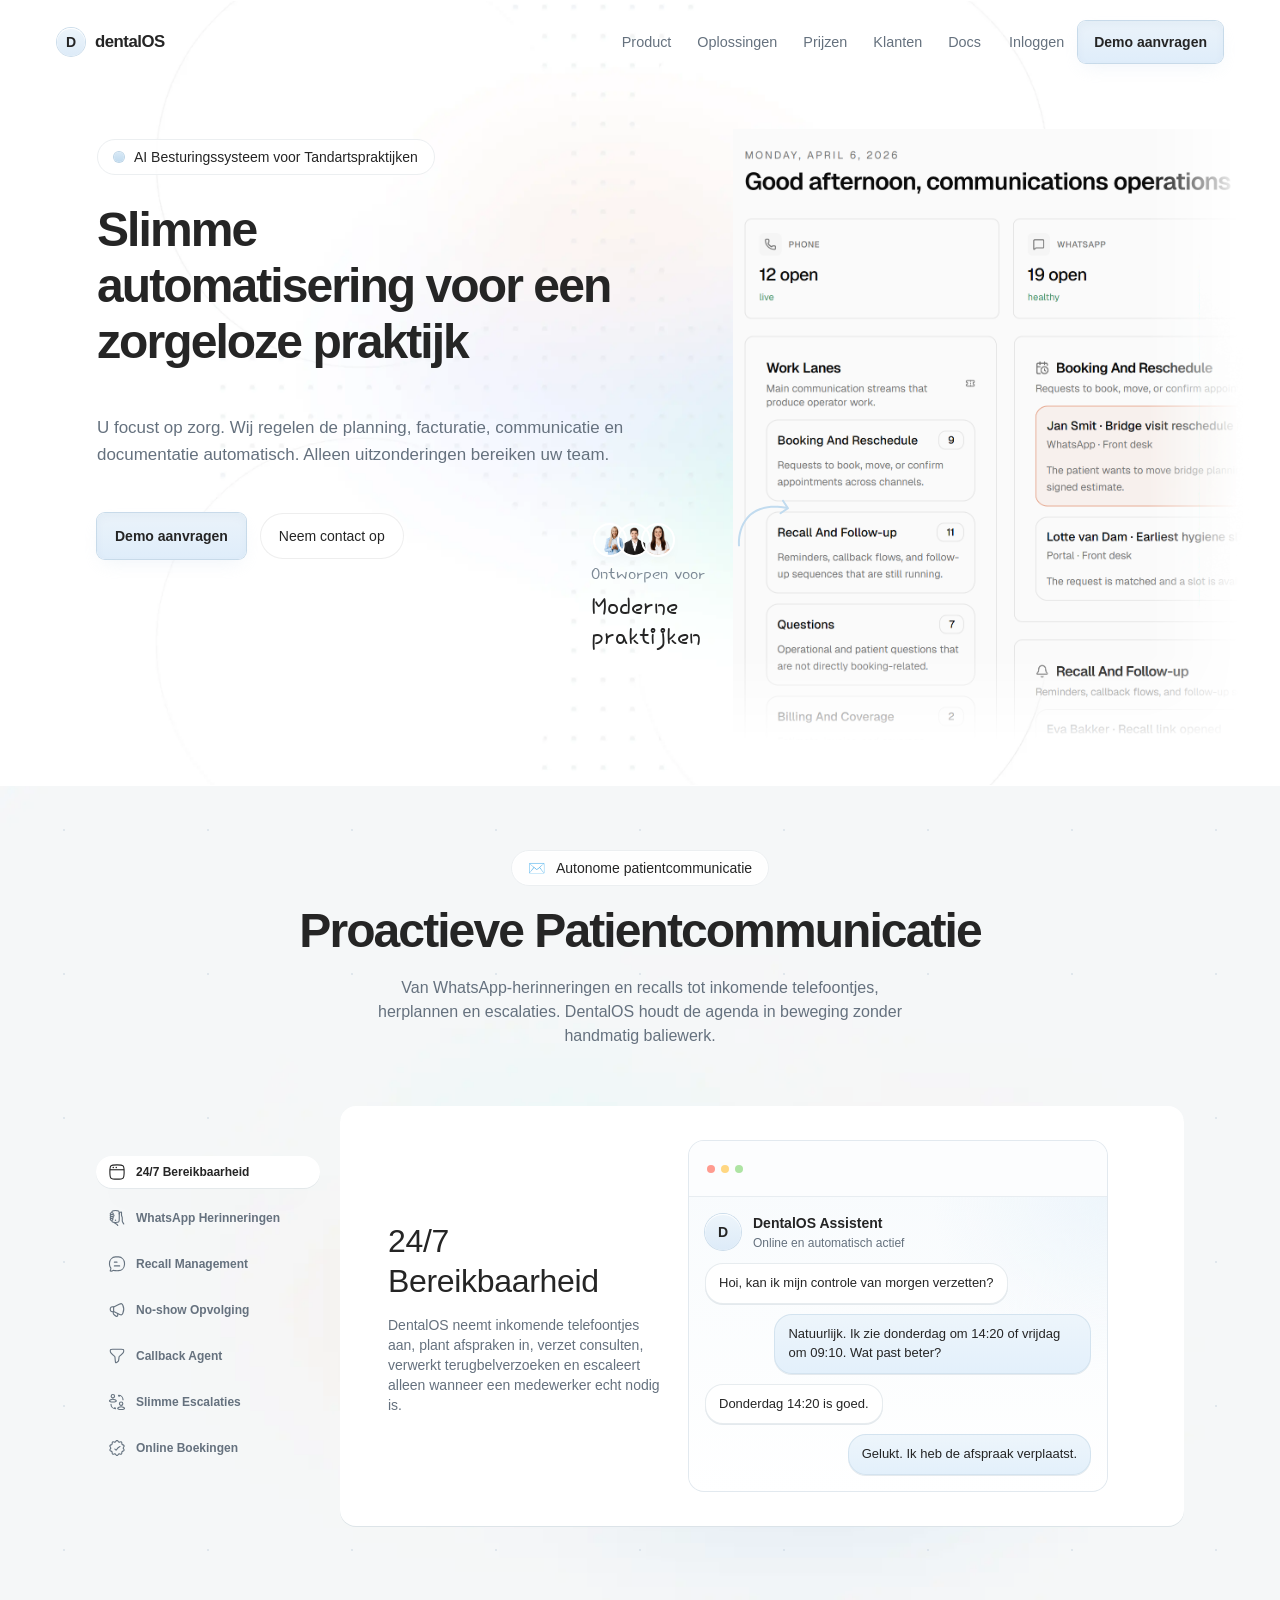
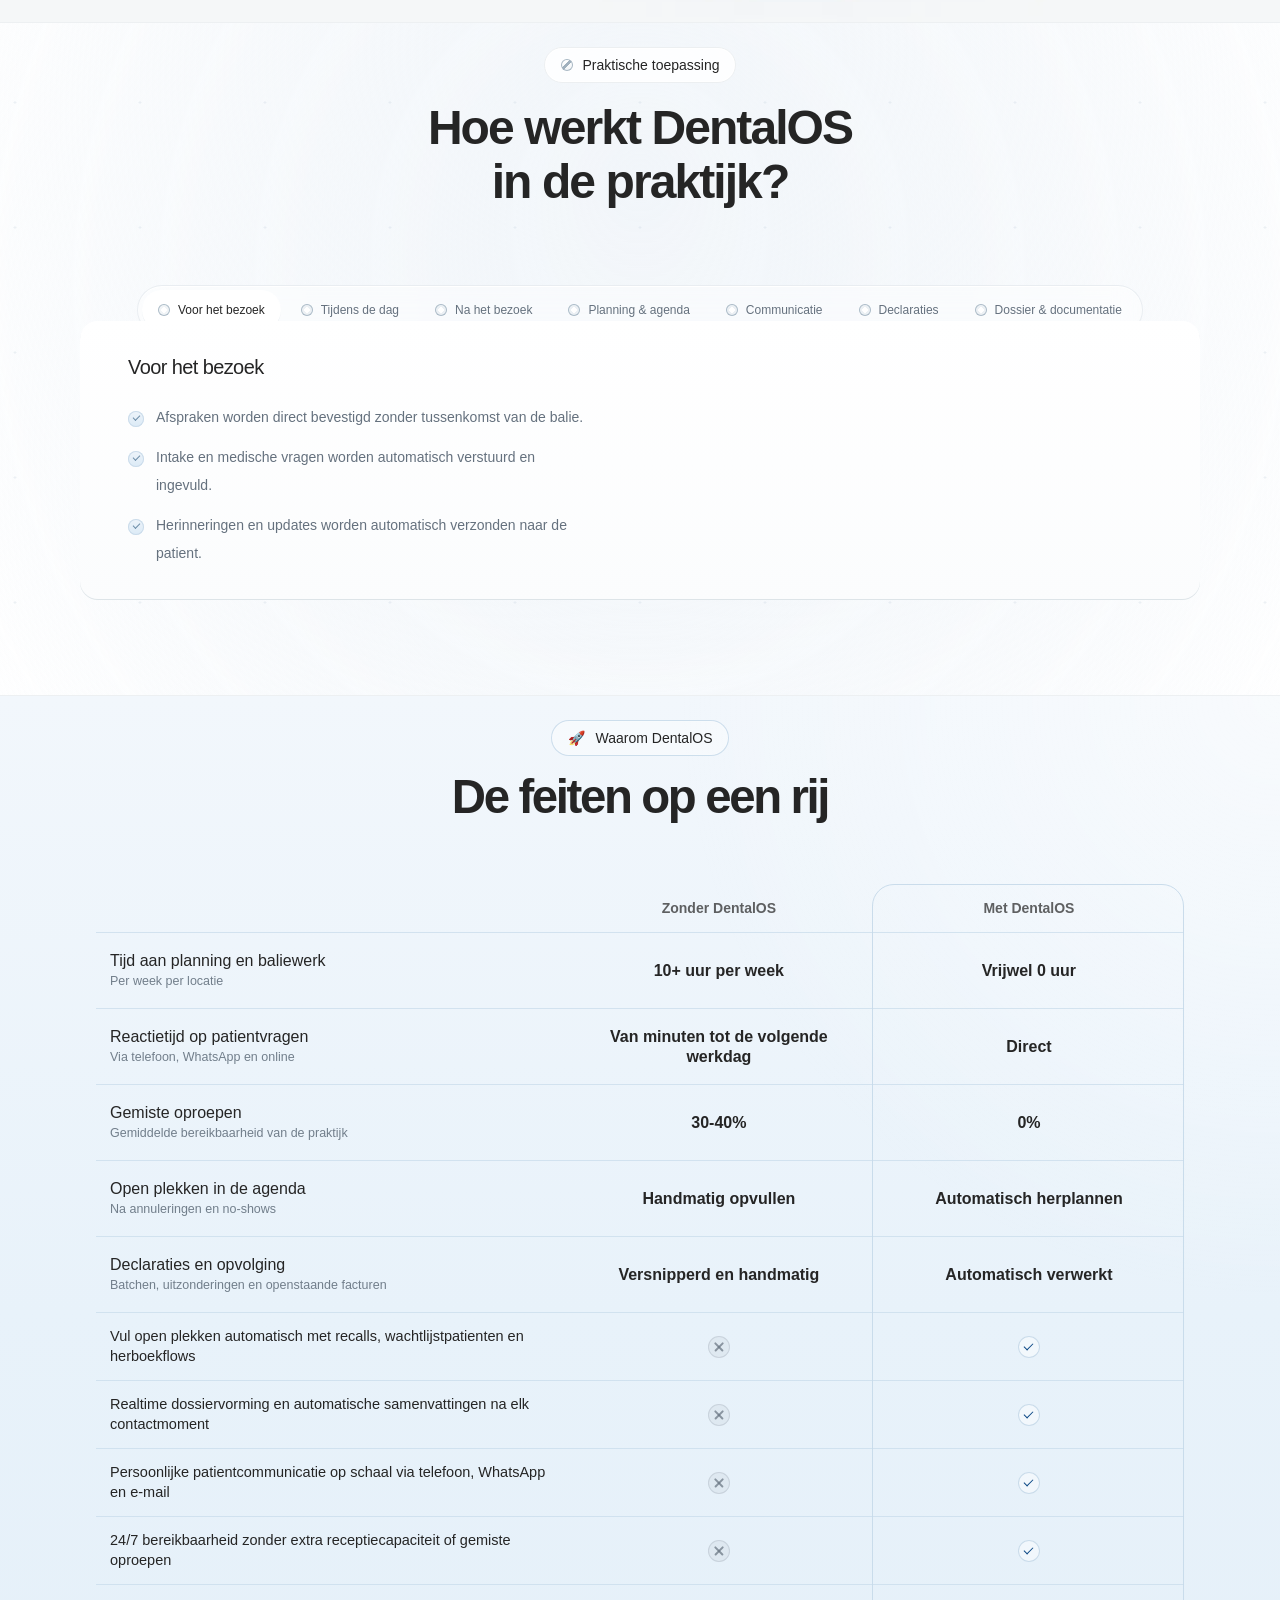
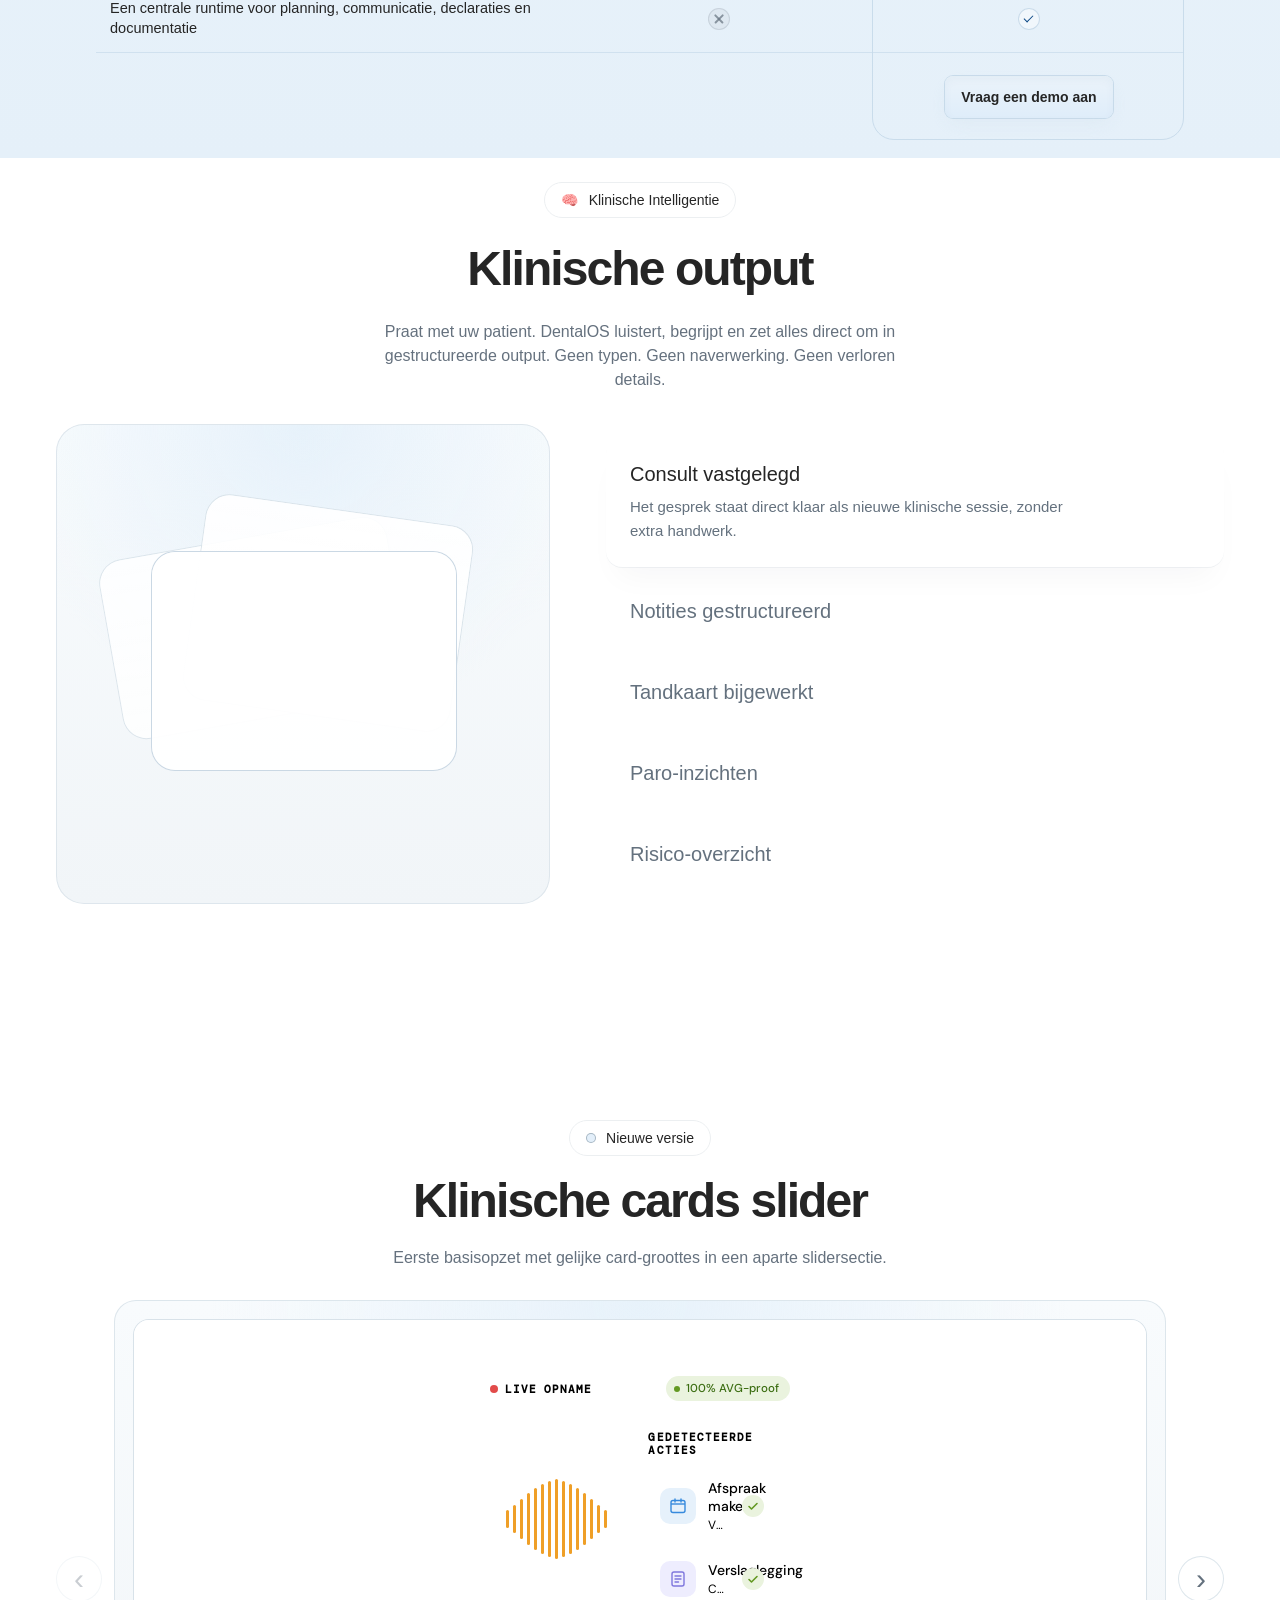
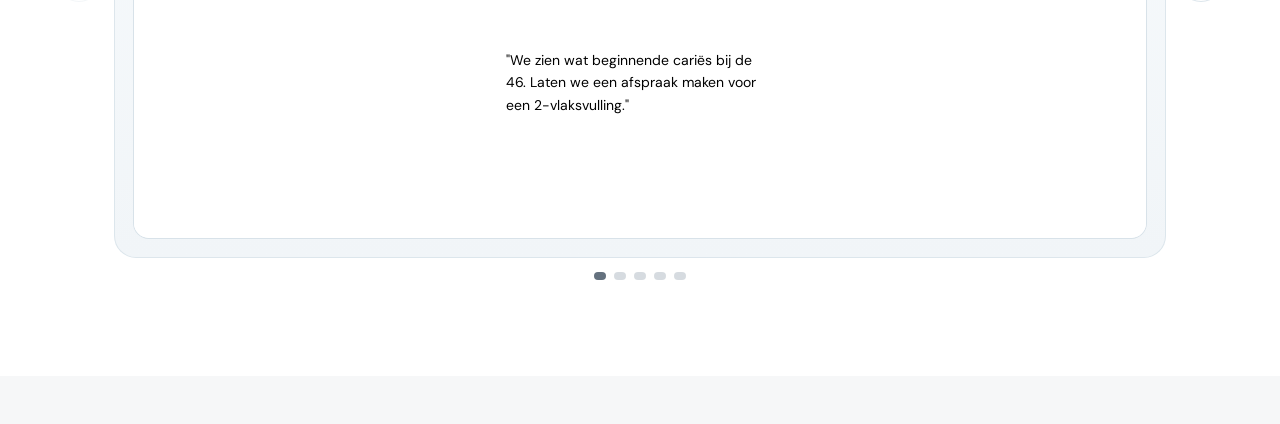
==== index.html @ fdc7e4d1 "Add standalone DentalOS landing site" ====
﻿<!doctype html>
<html lang="nl">
  <head>
    <meta charset="UTF-8" />
    <meta name="viewport" content="width=device-width, initial-scale=1.0" />
    <title>DentalOS Hero Preview</title>
    <meta
      name="description"
      content="Hero preview for the DentalOS marketing rebuild based on the Droxy homepage design."
    />
    <link rel="icon" href="./favicon.ico" sizes="any" />
    <link rel="icon" href="./favicon.svg" type="image/svg+xml" />
    <link rel="preconnect" href="https://fonts.googleapis.com" />
    <link rel="preconnect" href="https://fonts.gstatic.com" crossorigin />
    <link rel="stylesheet" href="https://rsms.me/inter/inter.css" />
    <link
      rel="stylesheet"
      href="https://fonts.googleapis.com/css2?family=Hi+Melody&display=swap"
    />
    <link rel="stylesheet" href="./hero-preview.css" />
  </head>
  <body>
    <div class="hero-preview-page">
      <header class="topbar shell" data-topbar>
        <a class="brand" href="#" aria-label="DentalOS">
          <span class="brand-badge">D</span>
          <span class="brand-text">dentalOS</span>
        </a>

        <nav class="nav">
          <a href="#product">Product</a>
          <a href="#oplossingen">Oplossingen</a>
          <a href="#pricing">Prijzen</a>
          <a href="#klanten">Klanten</a>
          <a href="./docs/">Docs</a>
        </nav>

        <div class="actions">
          <a class="login" href="#login">Inloggen</a>
          <a class="primary-cta cta--no-icon" href="#demo">
            <span>Demo aanvragen</span>
            <span>Demo aanvragen</span>
          </a>
        </div>
      </header>

      <main class="hero-shell">
        <section class="hero-card">
          <div class="hero-art" aria-hidden="true"></div>

          <div class="hero-inner">
            <div class="hero-copy">
              <div class="eyebrow-pill">
                <span class="eyebrow-pill__icon" aria-hidden="true"></span>
                <span>AI Besturingssysteem voor Tandartspraktijken</span>
              </div>

              <div class="headline" data-appear="hero" data-appear-order="0">
                <span class="headline-desktop-line">Slimme</span>
                <span class="headline-desktop-line">automatisering voor een</span>
                <span class="headline-desktop-line">zorgeloze praktijk</span>
                <span class="headline-mobile-line">Slimme automatisering</span>
                <span class="headline-mobile-line">voor een zorgeloze</span>
                <span class="headline-mobile-line">praktijk</span>
              </div>

              <p class="hero-description">
                U focust op zorg. Wij regelen de planning, facturatie, communicatie en documentatie
                automatisch. Alleen uitzonderingen bereiken uw team.
              </p>

              <div class="hero-actions">
                <a class="primary-cta primary-cta--hero cta--no-icon" href="#demo">
                  <span>Demo aanvragen</span>
                  <span>Demo aanvragen</span>
                </a>

                <a class="secondary-cta" href="#contact">Neem contact op</a>
              </div>
            </div>

            <div class="hero-visual">
              <div class="hero-callout">
                <img
                  class="hero-callout__arrow"
                  src="./images/droxy-ai/hero-arrow-right.svg"
                  alt=""
                  aria-hidden="true"
                />
                <div class="hero-callout__card">
                  <div class="hero-callout__avatars" aria-hidden="true">
                    <img src="./images/droxy-ai/Pp0V82v2jiZAOyulnuAEsCmv8.png" alt="" />
                    <img src="./images/droxy-ai/czuyHhAeU75b3z4IY1npDJyXlRg.png" alt="" />
                    <img src="./images/droxy-ai/TVyaTL93duwHQvHvsOuNzL2ck.png" alt="" />
                  </div>
                  <p>Ontworpen voor</p>
                  <strong>Moderne praktijken</strong>
                </div>
              </div>

              <div class="visual-panel">
                <div class="visual-shot">
                  <img
                    src="./images/droxy-ai/dashboardscreenshot.png"
                    alt="DentalOS dashboard preview"
                  />
                </div>
              </div>
            </div>
          </div>
        </section>

        <section class="feature-section" id="product" aria-labelledby="feature-title">
          <div class="feature-section__art" aria-hidden="true"></div>
          <div class="feature-section__vertical-lines" aria-hidden="true"></div>
          <div class="feature-section__horizontal-lines" aria-hidden="true"></div>

          <div class="feature-shell">
            <div class="feature-header" data-appear>
              <div class="eyebrow-pill eyebrow-pill--center">
                <span class="feature-eyebrow__emoji" aria-hidden="true">&#9993;&#65039;</span>
                <span>Autonome patientcommunicatie</span>
              </div>

              <h2 class="feature-title" id="feature-title">
                Proactieve Patientcommunicatie
              </h2>

              <p class="feature-description">
                Van WhatsApp-herinneringen en recalls tot inkomende telefoontjes, herplannen en
                escalaties. DentalOS houdt de agenda in beweging zonder handmatig baliewerk.
              </p>
            </div>

            <div class="feature-showcase">
              <aside class="feature-nav" aria-label="DentalOS communicatieflows" data-appear>
                <button
                  class="feature-nav__item feature-nav__item--active"
                  type="button"
                  data-feature-key="reachability"
                  aria-pressed="true"
                >
                  <img
                    src="./images/droxy-ai/hvnOaoTfFAUEEiK5Bfm6av1dTxg.svg"
                    alt=""
                    aria-hidden="true"
                  />
                  <span>24/7 Bereikbaarheid</span>
                </button>
                <button
                  class="feature-nav__item"
                  type="button"
                  data-feature-key="whatsapp"
                  aria-pressed="false"
                >
                  <img
                    src="./images/droxy-ai/PVxFc7d0V40ZNsi8rNyt14oBZFc.svg"
                    alt=""
                    aria-hidden="true"
                  />
                  <span>WhatsApp Herinneringen</span>
                </button>
                <button
                  class="feature-nav__item"
                  type="button"
                  data-feature-key="recall"
                  aria-pressed="false"
                >
                  <img
                    src="./images/droxy-ai/wMqIVyXbdw3NLRSoU63Df8uaIJI.svg"
                    alt=""
                    aria-hidden="true"
                  />
                  <span>Recall Management</span>
                </button>
                <button
                  class="feature-nav__item"
                  type="button"
                  data-feature-key="no_show"
                  aria-pressed="false"
                >
                  <img
                    src="./images/droxy-ai/fCWPwUIQPXxm93Qj4Qgf07jc.svg"
                    alt=""
                    aria-hidden="true"
                  />
                  <span>No-show Opvolging</span>
                </button>
                <button
                  class="feature-nav__item"
                  type="button"
                  data-feature-key="callback"
                  aria-pressed="false"
                >
                  <img
                    src="./images/droxy-ai/QJRzVEfFEwlHB6UnG8EplT4ahE.svg"
                    alt=""
                    aria-hidden="true"
                  />
                  <span>Callback Agent</span>
                </button>
                <button
                  class="feature-nav__item"
                  type="button"
                  data-feature-key="escalations"
                  aria-pressed="false"
                >
                  <img
                    src="./images/droxy-ai/bVoSM3mOfAU4UYO0vLYwdBEk28.svg"
                    alt=""
                    aria-hidden="true"
                  />
                  <span>Slimme Escalaties</span>
                </button>
                <button
                  class="feature-nav__item"
                  type="button"
                  data-feature-key="bookings"
                  aria-pressed="false"
                >
                  <img
                    src="./images/droxy-ai/BN4U1qoeOIA2ghCVPgBAfjbP1U.svg"
                    alt=""
                    aria-hidden="true"
                  />
                  <span>Online Boekingen</span>
                </button>
              </aside>

              <article class="feature-card" data-appear>
                <div class="feature-card__content">
                  <div class="feature-card__copy">
                    <div class="feature-card__title-group">
                      <h3 data-feature-card-title>24/7 Bereikbaarheid</h3>
                      <p data-feature-card-body>
                        DentalOS neemt inkomende telefoontjes aan, plant afspraken in, verzet
                        consulten, verwerkt terugbelverzoeken en escaleert alleen wanneer een
                        medewerker echt nodig is.
                      </p>
                    </div>
                  </div>

                  <div class="feature-card__visual feature-chat-mockup" aria-hidden="true">
                    <div class="feature-chat-device">
                      <div class="feature-chat-device__topbar">
                        <div class="feature-chat-device__dots">
                          <span></span>
                          <span></span>
                          <span></span>
                        </div>
                      </div>

                      <div class="feature-chat-thread">
                        <div class="feature-chat-meta">
                          <div class="feature-chat-meta__avatar">D</div>
                          <div class="feature-chat-meta__copy">
                            <strong data-feature-chat-name>DentalOS Assistent</strong>
                            <span data-feature-chat-status>Online en automatisch actief</span>
                          </div>
                        </div>

                        <div
                          class="feature-chat-message feature-chat-message--incoming"
                          data-feature-chat-message="0"
                        >
                          Hoi, kan ik mijn controle van morgen verzetten?
                        </div>

                        <div
                          class="feature-chat-message feature-chat-message--outgoing"
                          data-feature-chat-message="1"
                        >
                          Natuurlijk. Ik zie donderdag om 14:20 of vrijdag om 09:10. Wat past
                          beter?
                        </div>

                        <div
                          class="feature-chat-message feature-chat-message--incoming"
                          data-feature-chat-message="2"
                        >
                          Donderdag 14:20 is goed.
                        </div>

                        <div
                          class="feature-chat-message feature-chat-message--outgoing"
                          data-feature-chat-message="3"
                        >
                          Gelukt. Ik heb de afspraak verplaatst.
                        </div>
                      </div>

                    </div>
                  </div>
                </div>
              </article>
            </div>
          </div>
        </section>

        <section class="practice-section" id="oplossingen" aria-labelledby="practice-title">
          <div class="practice-section__art" aria-hidden="true"></div>
          <div class="practice-section__vertical-lines" aria-hidden="true"></div>
          <div class="practice-section__horizontal-lines" aria-hidden="true"></div>

          <div class="practice-shell">
            <div class="practice-header" data-appear>
              <div class="eyebrow-pill eyebrow-pill--center">
                <span class="practice-eyebrow__icon" aria-hidden="true"></span>
                <span>Praktische toepassing</span>
              </div>

              <h2 class="practice-title" id="practice-title">
                Hoe werkt DentalOS
                <br />
                in de praktijk?
              </h2>
            </div>

            <div class="practice-tabs" aria-label="Praktische toepassingen" data-appear>
              <button
                class="practice-tabs__item practice-tabs__item--active"
                type="button"
                data-practice-key="pre_visit"
                aria-pressed="true"
              >
                <span class="practice-tabs__icon" aria-hidden="true"></span>
                <span>Voor het bezoek</span>
              </button>
              <button
                class="practice-tabs__item"
                type="button"
                data-practice-key="during_day"
                aria-pressed="false"
              >
                <span class="practice-tabs__icon" aria-hidden="true"></span>
                <span>Tijdens de dag</span>
              </button>
              <button
                class="practice-tabs__item"
                type="button"
                data-practice-key="after_visit"
                aria-pressed="false"
              >
                <span class="practice-tabs__icon" aria-hidden="true"></span>
                <span>Na het bezoek</span>
              </button>
              <button
                class="practice-tabs__item"
                type="button"
                data-practice-key="planning"
                aria-pressed="false"
              >
                <span class="practice-tabs__icon" aria-hidden="true"></span>
                <span>Planning &amp; agenda</span>
              </button>
              <button
                class="practice-tabs__item"
                type="button"
                data-practice-key="communication"
                aria-pressed="false"
              >
                <span class="practice-tabs__icon" aria-hidden="true"></span>
                <span>Communicatie</span>
              </button>
              <button
                class="practice-tabs__item"
                type="button"
                data-practice-key="claims"
                aria-pressed="false"
              >
                <span class="practice-tabs__icon" aria-hidden="true"></span>
                <span>Declaraties</span>
              </button>
              <button
                class="practice-tabs__item"
                type="button"
                data-practice-key="documentation"
                aria-pressed="false"
              >
                <span class="practice-tabs__icon" aria-hidden="true"></span>
                <span>Dossier &amp; documentatie</span>
              </button>
            </div>

            <article class="practice-card" data-appear>
              <div class="practice-card__content">
                <div class="practice-card__copy">
                  <div class="practice-card__title-group">
                    <h3 data-practice-panel-title>Voor het bezoek</h3>

                    <ul class="practice-points">
                      <li data-practice-point-index="0">
                        Afspraken worden direct bevestigd zonder tussenkomst van de balie.
                      </li>
                      <li data-practice-point-index="1">
                        Intake en medische vragen worden automatisch verstuurd en ingevuld.
                      </li>
                      <li data-practice-point-index="2">
                        Herinneringen en updates worden automatisch verzonden naar de patient.
                      </li>
                    </ul>
                  </div>

                </div>
              </div>
            </article>
          </div>
        </section>

        <section class="advantage-section" id="klanten" aria-labelledby="advantage-title">
          <div class="advantage-shell">
            <div class="advantage-frame">
              <div class="advantage-background" aria-hidden="true"></div>
              <div class="advantage-grid" aria-hidden="true"></div>

              <div class="advantage-header" data-appear>
                <div class="eyebrow-pill eyebrow-pill--center eyebrow-pill--dark">
                  <span class="advantage-eyebrow__emoji" aria-hidden="true">&#128640;</span>
                  <span>Waarom DentalOS</span>
                </div>

                <h2 class="advantage-title" id="advantage-title">
                  De feiten op een rij
                </h2>
              </div>

              <div class="advantage-table" data-appear>
                <div class="advantage-table__head">
                  <span></span>
                  <span>Zonder DentalOS</span>
                  <span>Met DentalOS</span>
                </div>

                <div class="advantage-row">
                  <div class="advantage-row__label">
                    <strong>Tijd aan planning en baliewerk</strong>
                    <span>Per week per locatie</span>
                  </div>
                  <div class="advantage-row__value">10+ uur per week</div>
                  <div class="advantage-row__value advantage-row__value--highlight">Vrijwel 0 uur</div>
                </div>

                <div class="advantage-row">
                  <div class="advantage-row__label">
                    <strong>Reactietijd op patientvragen</strong>
                    <span>Via telefoon, WhatsApp en online</span>
                  </div>
                  <div class="advantage-row__value">Van minuten tot de volgende werkdag</div>
                  <div class="advantage-row__value advantage-row__value--highlight">Direct</div>
                </div>

                <div class="advantage-row">
                  <div class="advantage-row__label">
                    <strong>Gemiste oproepen</strong>
                    <span>Gemiddelde bereikbaarheid van de praktijk</span>
                  </div>
                  <div class="advantage-row__value">30-40%</div>
                  <div class="advantage-row__value advantage-row__value--highlight">0%</div>
                </div>

                <div class="advantage-row">
                  <div class="advantage-row__label">
                    <strong>Open plekken in de agenda</strong>
                    <span>Na annuleringen en no-shows</span>
                  </div>
                  <div class="advantage-row__value">Handmatig opvullen</div>
                  <div class="advantage-row__value advantage-row__value--highlight">Automatisch herplannen</div>
                </div>

                <div class="advantage-row">
                  <div class="advantage-row__label">
                    <strong>Declaraties en opvolging</strong>
                    <span>Batchen, uitzonderingen en openstaande facturen</span>
                  </div>
                  <div class="advantage-row__value">Versnipperd en handmatig</div>
                  <div class="advantage-row__value advantage-row__value--highlight">Automatisch verwerkt</div>
                </div>
                <div class="advantage-row advantage-row--boolean">
                  <div class="advantage-row__label">
                    <strong>Vul open plekken automatisch met recalls, wachtlijstpatienten en herboekflows</strong>
                  </div>
                  <div class="advantage-row__value advantage-row__value--icon">
                    <span class="advantage-status advantage-status--negative" aria-hidden="true"></span>
                  </div>
                  <div class="advantage-row__value advantage-row__value--highlight advantage-row__value--icon">
                    <span class="advantage-status advantage-status--positive" aria-hidden="true"></span>
                  </div>
                </div>

                <div class="advantage-row advantage-row--boolean">
                  <div class="advantage-row__label">
                    <strong>Realtime dossiervorming en automatische samenvattingen na elk contactmoment</strong>
                  </div>
                  <div class="advantage-row__value advantage-row__value--icon">
                    <span class="advantage-status advantage-status--negative" aria-hidden="true"></span>
                  </div>
                  <div class="advantage-row__value advantage-row__value--highlight advantage-row__value--icon">
                    <span class="advantage-status advantage-status--positive" aria-hidden="true"></span>
                  </div>
                </div>

                <div class="advantage-row advantage-row--boolean">
                  <div class="advantage-row__label">
                    <strong>Persoonlijke patientcommunicatie op schaal via telefoon, WhatsApp en e-mail</strong>
                  </div>
                  <div class="advantage-row__value advantage-row__value--icon">
                    <span class="advantage-status advantage-status--negative" aria-hidden="true"></span>
                  </div>
                  <div class="advantage-row__value advantage-row__value--highlight advantage-row__value--icon">
                    <span class="advantage-status advantage-status--positive" aria-hidden="true"></span>
                  </div>
                </div>

                <div class="advantage-row advantage-row--boolean">
                  <div class="advantage-row__label">
                    <strong>24/7 bereikbaarheid zonder extra receptiecapaciteit of gemiste oproepen</strong>
                  </div>
                  <div class="advantage-row__value advantage-row__value--icon">
                    <span class="advantage-status advantage-status--negative" aria-hidden="true"></span>
                  </div>
                  <div class="advantage-row__value advantage-row__value--highlight advantage-row__value--icon">
                    <span class="advantage-status advantage-status--positive" aria-hidden="true"></span>
                  </div>
                </div>

                <div class="advantage-row advantage-row--boolean">
                  <div class="advantage-row__label">
                    <strong>Een centrale runtime voor planning, communicatie, declaraties en documentatie</strong>
                  </div>
                  <div class="advantage-row__value advantage-row__value--icon">
                    <span class="advantage-status advantage-status--negative" aria-hidden="true"></span>
                  </div>
                  <div class="advantage-row__value advantage-row__value--highlight advantage-row__value--icon">
                    <span class="advantage-status advantage-status--positive" aria-hidden="true"></span>
                  </div>
                </div>

                <div class="advantage-row advantage-row--cta">
                  <div></div>
                  <div></div>
                  <div class="advantage-row__value advantage-row__value--highlight advantage-row__value--cta">
                    <a class="primary-cta" href="#demo">
                      <span>Vraag een demo aan</span>
                      <span>Vraag een demo aan</span>
                    </a>
                  </div>
                </div>
              </div>
            </div>
          </div>
        </section>

                <section class="setup-section" id="clinical" aria-labelledby="clinical-title">
          <div class="setup-frame">
            <div class="setup-shell">
              <header class="setup-header" data-appear>
                <div class="eyebrow-pill">
                  <span class="clinical-eyebrow__emoji" aria-hidden="true">&#129504;</span>
                  <span>Klinische Intelligentie</span>
                </div>

                <h2 class="setup-title" id="clinical-title">
                  Klinische output
                </h2>

                <p class="setup-description">
                  Praat met uw patient. DentalOS luistert, begrijpt en zet alles direct om in gestructureerde output. Geen typen. Geen naverwerking. Geen verloren details.
                </p>
              </header>

              <div class="setup-slider" data-appear>
                <div class="setup-preview">
                  <div class="setup-preview__frame" data-setup-preview data-setup-stage="capture">
                    <div class="setup-card-stack" aria-hidden="true">
                      <div class="setup-canvas setup-canvas--back"></div>
                      <div class="setup-canvas setup-canvas--middle"></div>
                      <div class="setup-canvas setup-canvas--front"></div>
                    </div>
                  </div>
                </div>

                <div class="setup-tabs" role="tablist" aria-label="Klinische intelligentie stappen">
                  <button
                    class="setup-tab setup-tab--active"
                    type="button"
                    role="tab"
                    aria-selected="true"
                    data-setup-key="capture"
                  >
                    <span class="setup-tab__title">Consult vastgelegd</span>
                    <span class="setup-tab__body">
                      Het gesprek staat direct klaar als nieuwe klinische sessie, zonder extra handwerk.
                    </span>
                  </button>

                  <button
                    class="setup-tab"
                    type="button"
                    role="tab"
                    aria-selected="false"
                    data-setup-key="notes"
                  >
                    <span class="setup-tab__title">Notities gestructureerd</span>
                    <span class="setup-tab__body">
                      Observaties, context en actiepunten vallen samen in een compacte klinische samenvatting.
                    </span>
                  </button>

                  <button
                    class="setup-tab"
                    type="button"
                    role="tab"
                    aria-selected="false"
                    data-setup-key="odontogram"
                  >
                    <span class="setup-tab__title">Tandkaart bijgewerkt</span>
                    <span class="setup-tab__body">
                      Bevindingen uit het consult landen direct op de juiste elementen in de tandkaart.
                    </span>
                  </button>

                  <button
                    class="setup-tab"
                    type="button"
                    role="tab"
                    aria-selected="false"
                    data-setup-key="periodontal"
                  >
                    <span class="setup-tab__title">Paro-inzichten</span>
                    <span class="setup-tab__body">
                      Parodontale signalen worden direct gegroepeerd tot een helder vervolgbeeld.
                    </span>
                  </button>

                  <button
                    class="setup-tab"
                    type="button"
                    role="tab"
                    aria-selected="false"
                    data-setup-key="risk"
                  >
                    <span class="setup-tab__title">Risico-overzicht</span>
                    <span class="setup-tab__body">
                      Diagnose, prioriteit en vervolgstappen komen samen in een laatste controlelaag.
                    </span>
                  </button>
                </div>
              </div>
            </div>
          </div>
        </section>

        <section class="prototype-section" id="new-version" aria-labelledby="prototype-title">
          <div class="prototype-shell">
            <header class="prototype-header" data-appear>
              <div class="eyebrow-pill eyebrow-pill--center">
                <span class="prototype-eyebrow__dot" aria-hidden="true"></span>
                <span>Nieuwe versie</span>
              </div>
              <h2 class="prototype-title" id="prototype-title">
                Klinische cards slider
              </h2>
              <p class="prototype-description">
                Eerste basisopzet met gelijke card-groottes in een aparte slidersectie.
              </p>
            </header>

            <div class="prototype-slider" data-appear data-prototype-slider>
              <button class="prototype-slider__nav" type="button" data-prototype-prev aria-label="Vorige slide">
                &#8249;
              </button>

              <div class="prototype-slider__viewport">
                <div class="prototype-slider__track" data-prototype-track>
                  <article class="prototype-slide">
                    <div class="prototype-slide__card">
                      <iframe
                        class="prototype-slide__embed"
                        title="Live opname card"
                        src="./cards/dentalos_live_opname_ui.html"
                        loading="lazy"
                        scrolling="no"
                      ></iframe>
                    </div>
                  </article>

                  <article class="prototype-slide">
                    <div class="prototype-slide__card">
                      <iframe
                        class="prototype-slide__embed"
                        title="Waveform card"
                        src="./cards/dental_card_improved_waveform.html"
                        loading="lazy"
                        scrolling="no"
                      ></iframe>
                    </div>
                  </article>

                  <article class="prototype-slide">
                    <div class="prototype-slide__card">
                      <iframe
                        class="prototype-slide__embed"
                        title="Odontogram card"
                        src="./cards/dental_odontogram_card.html"
                        loading="lazy"
                        scrolling="no"
                      ></iframe>
                    </div>
                  </article>

                  <article class="prototype-slide">
                    <div class="prototype-slide__card">
                      <iframe
                        class="prototype-slide__embed"
                        title="Periodontal card"
                        src="./cards/periodontal_chart.html"
                        loading="lazy"
                        scrolling="no"
                      ></iframe>
                    </div>
                  </article>

                  <article class="prototype-slide">
                    <div class="prototype-slide__card">
                      <iframe
                        class="prototype-slide__embed"
                        title="Xray risk card"
                        src="./cards/dental_xray_bitewing_card.html"
                        loading="lazy"
                        scrolling="no"
                      ></iframe>
                    </div>
                  </article>
                </div>
              </div>

              <button class="prototype-slider__nav" type="button" data-prototype-next aria-label="Volgende slide">
                &#8250;
              </button>
            </div>

            <div class="prototype-slider__dots" data-prototype-dots aria-label="Slider navigatie">
              <button class="prototype-slider__dot is-active" type="button" data-prototype-dot="0" aria-label="Slide 1"></button>
              <button class="prototype-slider__dot" type="button" data-prototype-dot="1" aria-label="Slide 2"></button>
              <button class="prototype-slider__dot" type="button" data-prototype-dot="2" aria-label="Slide 3"></button>
              <button class="prototype-slider__dot" type="button" data-prototype-dot="3" aria-label="Slide 4"></button>
              <button class="prototype-slider__dot" type="button" data-prototype-dot="4" aria-label="Slide 5"></button>
            </div>
          </div>
        </section>
      </main>
    </div>
    <script type="module" src="./hero-preview.js"></script>
  </body>
</html>
---- hero-preview.css ----
:root {
  --bg: #f6f7f8;
  --surface: #ffffff;
  --line: rgba(37, 37, 37, 0.08);
  --line-strong: rgba(200, 219, 234, 0.92);
  --text: #252525;
  --muted: #65717e;
  --shadow: 0 16px 40px -24px rgba(28, 52, 74, 0.14);
  --shadow-strong: 0 20px 50px -30px rgba(20, 49, 77, 0.24);
}

* {
  box-sizing: border-box;
}

html,
body {
  margin: 0;
  min-height: 100%;
}

body {
  font-family: Inter, "Inter Display", sans-serif;
  background: var(--bg);
  color: var(--text);
}

html.motion-ready [data-appear] {
  opacity: 0;
  transform: translate3d(0, 28px, 0);
  transition:
    opacity 720ms cubic-bezier(0.22, 1, 0.36, 1),
    transform 720ms cubic-bezier(0.22, 1, 0.36, 1);
  will-change: transform, opacity;
}

html.motion-ready [data-appear].is-visible {
  opacity: 1;
  transform: translate3d(0, 0, 0);
}

html.motion-ready .visual-panel[data-appear] {
  transform: translate3d(0, 0, 0);
}

html.motion-ready .hero-callout[data-appear] {
  transform: translate3d(-22px, 18px, 0) rotate(-2deg);
}

html.motion-ready .feature-nav[data-appear],
html.motion-ready .practice-tabs[data-appear],
html.motion-ready .advantage-table[data-appear],
html.motion-ready .clinical-visual[data-appear] {
  transform: translate3d(0, 34px, 0);
}

@media (prefers-reduced-motion: reduce) {
  html.motion-ready [data-appear] {
    opacity: 1;
    transform: none;
    transition: none;
    will-change: auto;
  }
}

a {
  color: inherit;
  text-decoration: none;
}

button {
  font: inherit;
}

.hero-preview-page {
  position: relative;
  min-height: 100vh;
  padding: 0 0 48px;
}

.shell {
  width: min(100% - 40px, 1280px);
  margin: 0 auto;
}

.hero-shell {
  width: 100%;
  margin: 0 auto;
}

.topbar {
  position: fixed;
  top: 20px;
  left: 50%;
  width: min(calc(100% - 112px), 1200px);
  margin: 0;
  transform: translateX(-50%);
  z-index: 30;
  display: flex;
  align-items: center;
  gap: 28px;
  min-height: 40px;
  padding: 0;
  border: 1px solid rgba(255, 255, 255, 0);
  border-radius: 40px;
  background: rgba(255, 255, 255, 0);
  box-shadow: none;
  backdrop-filter: blur(0px);
  transition:
    min-height 280ms ease,
    padding 280ms ease,
    border-radius 280ms ease,
    background-color 280ms ease,
    box-shadow 280ms ease,
    backdrop-filter 280ms ease,
    border-color 280ms ease;
}

.topbar--floating {
  min-height: 88px;
  padding: 0 24px;
  border-color: rgba(255, 255, 255, 0.42);
  border-radius: 16px;
  background: rgba(255, 255, 255, 0.8);
  box-shadow:
    rgba(38, 68, 98, 0.06) 0 1px 2px 0,
    rgba(12, 37, 62, 0.08) 0 20px 32px -12px;
  backdrop-filter: blur(20px);
}

.brand {
  display: inline-flex;
  align-items: center;
  gap: 10px;
}

.brand-badge {
  display: inline-flex;
  align-items: center;
  justify-content: center;
  width: 28px;
  height: 28px;
  border-radius: 999px;
  font-size: 14px;
  font-weight: 700;
  background: linear-gradient(180deg, #edf5fb 0%, #ddebf8 100%);
  box-shadow: inset 0 1px 0 rgba(255, 255, 255, 0.9), 0 0 0 1px var(--line-strong);
}

.brand-text {
  font-size: 1.05rem;
  font-weight: 600;
  letter-spacing: -0.03em;
}

.nav {
  display: flex;
  align-items: center;
  gap: 26px;
  margin-left: auto;
}

.nav a,
.login {
  color: var(--muted);
  font-size: 0.9rem;
  line-height: 20px;
}

.actions {
  display: flex;
  align-items: center;
  gap: 14px;
}

.primary-cta {
  display: inline-flex;
  align-items: center;
  gap: 0;
  min-height: 42px;
  padding: 0 16px;
  border-radius: 8px;
  color: var(--text);
  background: linear-gradient(180deg, #ebf3fa 0%, #dfedfa 100%);
  box-shadow:
    0 7.6549px 19.1373px -5.74118px rgba(201, 219, 234, 0.32),
    inset 0 3.82745px 8px rgba(12, 73, 134, 0.04),
    0 0 0 1px rgb(200, 219, 234);
  font-size: 14px;
  font-weight: 600;
  line-height: 20px;
}

.primary-cta span:last-child {
  display: none;
}

.primary-cta span:last-child::before,
.primary-cta span:last-child::after,
.primary-cta span:last-child {
  background: none;
}

.primary-cta span:last-child::before,
.primary-cta span:last-child::after {
  content: "";
  position: absolute;
  display: block;
  border-radius: 99px;
  background: var(--text);
}

.primary-cta span:last-child::before {
  inset: 6px 0 auto auto;
  width: 11px;
  height: 2px;
}

.primary-cta span:last-child::after {
  inset: 1px 0 0 auto;
  width: 2px;
  height: 11px;
  transform: rotate(45deg);
  transform-origin: center;
}

.primary-cta--hero {
  min-height: 46px;
  padding-inline: 18px;
}

.secondary-cta {
  display: inline-flex;
  align-items: center;
  justify-content: center;
  min-height: 46px;
  padding: 0 18px;
  border: 1px solid rgba(37, 37, 37, 0.08);
  border-radius: 999px;
  background: rgba(255, 255, 255, 0.72);
  color: var(--text);
  font-size: 14px;
  font-weight: 500;
  line-height: 20px;
}

.hero-card {
  position: relative;
  overflow: hidden;
  border-radius: 0;
  border: 1px solid rgba(255, 255, 255, 0.86);
  background: #fff;
  box-shadow: none;
}

.hero-art {
  position: absolute;
  inset: 0;
  background: url("./images/droxy-ai/NUCLZhhEenMFOAYAFcam7q00gw.webp") center / cover no-repeat;
  opacity: 1;
  pointer-events: none;
}

.hero-inner {
  position: relative;
  z-index: 1;
  display: grid;
  width: min(calc(100% - 112px), 1280px);
  margin: 0 auto;
  grid-template-columns: minmax(0, 1.04fr) minmax(420px, 0.96fr);
  gap: 32px;
  padding: 128px 40px 44px;
}

.hero-copy {
  display: flex;
  flex-direction: column;
  gap: 28px;
  padding-top: 10px;
}

.eyebrow-pill {
  display: inline-flex;
  align-items: center;
  gap: 10px;
  align-self: flex-start;
  min-height: 36px;
  padding: 7px 16px;
  border: 1px solid rgba(236, 239, 241, 1);
  border-radius: 999px;
  background: rgba(255, 255, 255, 0.84);
  box-shadow: 0 0 0 1px rgba(255, 255, 255, 0.8) inset;
  font-size: 14px;
  font-weight: 500;
  line-height: 20px;
}

.eyebrow-pill__icon {
  display: inline-flex;
  align-items: center;
  justify-content: center;
  width: 10px;
  height: 10px;
  border-radius: 999px;
  background: linear-gradient(180deg, #d8e9f6 0%, #c1dbef 100%);
  box-shadow: 0 0 0 1px rgba(185, 210, 229, 0.95);
}

.headline {
  display: flex;
  flex-direction: column;
  gap: 2px;
  letter-spacing: -0.04em;
  font-family: "Inter Display", "Inter Display Placeholder", sans-serif;
  font-size: clamp(3rem, 3.35vw, 4.5rem);
  font-weight: 600;
  line-height: 1.125;
}

.headline-mobile-line {
  display: none;
}

.hero-description {
  max-width: 34rem;
  color: var(--muted);
  font-size: 1.06rem;
  line-height: 1.6;
}

.hero-actions {
  display: flex;
  align-items: center;
  gap: 14px;
}

.secondary-chip {
  display: inline-flex;
  align-items: center;
  gap: 8px;
  min-height: 40px;
  padding: 0 14px;
  border: 1px solid rgba(37, 37, 37, 0.06);
  border-radius: 999px;
  background: rgba(255, 255, 255, 0.76);
  color: var(--muted);
  font-size: 14px;
  font-weight: 500;
}

.secondary-chip__dot {
  width: 8px;
  height: 8px;
  border-radius: 999px;
  background: #91b8d5;
}

.hero-visual {
  position: relative;
  display: flex;
  justify-content: flex-end;
  align-items: center;
  overflow: visible;
}

.hero-callout {
  position: absolute;
  left: -86px;
  bottom: 86px;
  z-index: 3;
  width: 172px;
}

.hero-callout__arrow {
  position: absolute;
  top: -30px;
  right: -26px;
  width: 62px;
  height: auto;
}

.hero-callout__card {
  position: relative;
  display: flex;
  flex-direction: column;
  gap: 8px;
  padding: 0;
  border: 0;
  border-radius: 0;
  background: transparent;
  box-shadow: none;
}

.hero-callout__avatars {
  display: flex;
  align-items: center;
  padding-left: 2px;
}

.hero-callout__avatars img {
  display: block;
  width: 34px;
  height: 34px;
  margin-left: -10px;
  border: 2px solid #fff;
  border-radius: 999px;
  object-fit: cover;
  box-shadow: 0 6px 16px -12px rgba(20, 49, 77, 0.35);
}

.hero-callout__avatars img:first-child {
  margin-left: 0;
}

.hero-callout__card p,
.hero-callout__card strong {
  margin: 0;
  font-family: "Hi Melody", cursive;
  line-height: 0.95;
}

.hero-callout__card p {
  color: #7d8a96;
  font-size: 1.4rem;
}

.hero-callout__card strong {
  font-size: 2rem;
  font-weight: 400;
  color: #252525;
}

.visual-panel {
  position: relative;
  width: 100%;
  max-width: 640px;
  margin-right: calc((100vw - min(calc(100vw - 112px), 1280px)) / -2);
  padding: 0;
  border: 0;
  border-radius: 0;
  background: transparent;
  backdrop-filter: none;
  box-shadow: none;
}

.visual-shot {
  overflow: visible;
  border: 0;
  border-radius: 0;
  background: transparent;
  box-shadow: none;
  -webkit-mask-image:
    linear-gradient(90deg, #000 0 82%, transparent 100%),
    linear-gradient(180deg, #000 0 86%, transparent 100%);
  -webkit-mask-composite: source-in;
  mask-image:
    linear-gradient(90deg, #000 0 82%, transparent 100%),
    linear-gradient(180deg, #000 0 86%, transparent 100%);
  mask-composite: intersect;
  aspect-ratio: 2315 / 2799;
}

.visual-shot img {
  display: block;
  width: 100%;
  height: 100%;
  object-fit: cover;
  object-position: left top;
}

.feature-section {
  position: relative;
  overflow: hidden;
  padding: 64px 0 96px;
}

.feature-section__art,
.feature-section__vertical-lines,
.feature-section__horizontal-lines {
  position: absolute;
  inset: 0;
  pointer-events: none;
}

.feature-section__art {
  background:
    url("./images/droxy-ai/3a3xZecgC2vOKaPFJRKEA1MsvKo.webp") center 26% / 100% auto
      no-repeat,
    radial-gradient(circle at 50% 28%, rgba(239, 245, 250, 0.78), rgba(246, 247, 248, 0));
  opacity: 0.94;
}

.feature-section__vertical-lines {
  background: none;
  opacity: 0;
}

.feature-section__horizontal-lines {
  background-image:
    radial-gradient(circle, rgba(196, 209, 221, 0.7) 1.2px, transparent 1.3px),
    linear-gradient(180deg, transparent, transparent);
  background-size:
    144px 144px,
    100% 100%;
  background-position:
    center 116px,
    center center;
  opacity: 0.6;
}

.feature-shell {
  position: relative;
  z-index: 1;
  width: min(100% - 112px, 1280px);
  margin: 0 auto;
}

.feature-header {
  display: flex;
  flex-direction: column;
  align-items: center;
  gap: 18px;
  text-align: center;
}

.eyebrow-pill--center {
  align-self: center;
}

.feature-eyebrow__emoji {
  display: inline-flex;
  align-items: center;
  justify-content: center;
  width: 18px;
  font-size: 14px;
}

.feature-title {
  max-width: 920px;
  margin: 0;
  font-family: "Inter Display", "Inter Display Placeholder", sans-serif;
  font-size: clamp(3rem, 3.35vw, 4.5rem);
  font-weight: 600;
  letter-spacing: -0.04em;
  line-height: 1.125;
}

.feature-description {
  max-width: 540px;
  margin: 0;
  color: var(--muted);
  font-size: 1rem;
  line-height: 1.5;
}

.feature-showcase {
  display: grid;
  grid-template-columns: 224px minmax(0, 1fr);
  gap: 20px;
  align-items: start;
  margin-top: 34px;
  padding-inline: 40px;
}

.feature-nav {
  display: flex;
  flex-direction: column;
  gap: 14px;
  padding-top: 40px;
}

.feature-nav__item {
  display: inline-flex;
  align-items: center;
  gap: 10px;
  min-height: 32px;
  width: 100%;
  padding: 0 12px;
  border: 0;
  border-radius: 999px;
  background: transparent;
  color: var(--muted);
  text-align: left;
  cursor: pointer;
}

.feature-nav__item img {
  display: block;
  width: 18px;
  height: 18px;
  flex: none;
}

.feature-nav__item span {
  font-size: 12px;
  font-weight: 600;
  line-height: 16px;
}

.feature-nav__item--active {
  color: var(--text);
  background: #fff;
  box-shadow:
    rgba(12, 37, 62, 0.04) 0 20px 32px -12px,
    rgba(38, 68, 98, 0.07) 0 1px 0 0;
}

.feature-nav__item:focus-visible {
  outline: 2px solid rgba(122, 158, 186, 0.55);
  outline-offset: 2px;
}

.feature-card {
  margin-top: 24px;
  padding: 0;
  border-radius: 16px;
  background: #fff;
  box-shadow: 0 1px 0 rgba(219, 226, 231, 0.92);
}

.feature-card__content {
  display: grid;
  grid-template-columns: minmax(280px, 0.88fr) minmax(420px, 1.12fr);
  gap: 20px;
  align-items: center;
  padding: 34px 44px 30px 48px;
}

.feature-card__copy {
  display: flex;
  flex-direction: column;
  gap: 28px;
  max-width: 366px;
}

.feature-card__title-group {
  display: flex;
  flex-direction: column;
  gap: 14px;
}

.feature-card__title-group h3 {
  margin: 0;
  font-family: "Inter Display SemiBold", "Inter Display SemiBold Placeholder", sans-serif;
  font-size: 2rem;
  font-weight: 400;
  letter-spacing: -0.01em;
  line-height: 1.25;
}

.feature-card__title-group p {
  margin: 0;
  color: var(--muted);
  font-size: 14px;
  line-height: 20px;
}

.feature-secondary-cta {
  display: inline-flex;
  align-items: center;
  gap: 0;
  align-self: flex-start;
  min-height: 44px;
  padding: 0 16px;
  border-radius: 8px;
  background: #fff;
  color: var(--text);
  box-shadow:
    rgb(220, 224, 229) 0 0 0 0.956863px,
    rgba(201, 219, 234, 0.32) 0 7.6549px 19.1373px -5.74118px,
    rgba(12, 73, 134, 0.04) 0 -4px 8px inset;
  font-size: 14px;
  font-weight: 600;
  line-height: 20px;
}

.feature-secondary-cta span:last-child {
  display: none;
}

.feature-secondary-cta span:last-child::before,
.feature-secondary-cta span:last-child::after {
  content: "";
  position: absolute;
  display: block;
  border-radius: 99px;
  background: var(--text);
}

.feature-secondary-cta span:last-child::before {
  inset: 6px 0 auto auto;
  width: 11px;
  height: 2px;
}

.feature-secondary-cta span:last-child::after {
  inset: 1px 0 0 auto;
  width: 2px;
  height: 11px;
  transform: rotate(45deg);
  transform-origin: center;
}

.feature-card__visual {
  display: flex;
  justify-content: flex-end;
  align-items: flex-start;
  min-height: 356px;
}

.feature-chat-mockup {
  position: relative;
  justify-content: center;
}

.feature-chat-device {
  display: flex;
  flex-direction: column;
  width: min(100%, 468px);
  min-height: 304px;
  border: 1px solid rgba(225, 232, 238, 0.94);
  border-radius: 16px;
  background:
    linear-gradient(180deg, rgba(255, 255, 255, 0.98), rgba(248, 250, 252, 0.98)),
    #fff;
  box-shadow: none;
  overflow: hidden;
}

.feature-chat-device__topbar {
  display: flex;
  align-items: center;
  justify-content: space-between;
  gap: 14px;
  min-height: 56px;
  padding: 0 18px;
  border-bottom: 1px solid rgba(232, 237, 241, 0.96);
  background: rgba(252, 253, 254, 0.92);
}

.feature-chat-device__dots {
  display: inline-flex;
  align-items: center;
  gap: 6px;
}

.feature-chat-device__dots span {
  width: 8px;
  height: 8px;
  border-radius: 999px;
  background: #d7dfe7;
}

.feature-chat-device__dots span:first-child {
  background: #ff9b8f;
}

.feature-chat-device__dots span:nth-child(2) {
  background: #ffd782;
}

.feature-chat-device__dots span:last-child {
  background: #aee4a3;
}

.feature-chat-device__label {
  color: var(--muted);
  font-size: 12px;
  font-weight: 600;
  letter-spacing: 0.08em;
  text-transform: uppercase;
}

.feature-chat-thread {
  display: flex;
  flex: 1;
  flex-direction: column;
  gap: 10px;
  padding: 16px;
  background:
    radial-gradient(circle at 100% 0, rgba(226, 239, 249, 0.46), rgba(255, 255, 255, 0) 34%),
    linear-gradient(180deg, rgba(248, 251, 253, 0.94), rgba(255, 255, 255, 0.98));
}

.feature-chat-meta {
  display: flex;
  align-items: center;
  gap: 12px;
  margin-bottom: 2px;
}

.feature-chat-meta__avatar {
  display: inline-flex;
  align-items: center;
  justify-content: center;
  width: 36px;
  height: 36px;
  border-radius: 999px;
  background: linear-gradient(180deg, #edf5fb 0%, #ddebf8 100%);
  box-shadow: inset 0 1px 0 rgba(255, 255, 255, 0.9), 0 0 0 1px var(--line-strong);
  color: var(--text);
  font-size: 14px;
  font-weight: 700;
}

.feature-chat-meta__copy {
  display: flex;
  flex-direction: column;
  gap: 2px;
}

.feature-chat-meta__copy strong {
  font-size: 14px;
  line-height: 20px;
}

.feature-chat-meta__copy span {
  color: var(--muted);
  font-size: 12px;
  line-height: 16px;
}

.feature-chat-message {
  max-width: 82%;
  padding: 10px 13px;
  border-radius: 18px;
  font-size: 13px;
  line-height: 1.45;
  box-shadow: 0 1px 0 rgba(219, 226, 231, 0.7);
}

.feature-chat-message[hidden] {
  display: none;
}

.feature-chat-message--incoming {
  align-self: flex-start;
  border: 1px solid rgba(230, 235, 239, 0.94);
  background: #fff;
  color: var(--text);
}

.feature-chat-message--outgoing {
  align-self: flex-end;
  border: 1px solid rgba(210, 226, 238, 0.92);
  background: linear-gradient(180deg, #edf5fb 0%, #e3f0fb 100%);
  color: var(--text);
}

.visual-note {
  position: absolute;
  min-width: 180px;
  padding: 12px 14px;
  border: 1px solid rgba(255, 255, 255, 0.72);
  border-radius: 18px;
  background: rgba(255, 255, 255, 0.85);
  box-shadow: var(--shadow);
}

.visual-note p {
  margin: 0 0 4px;
  color: var(--muted);
  font-size: 12px;
  line-height: 16px;
}

.visual-note strong {
  display: block;
  font-size: 13px;
  line-height: 18px;
}

.visual-note--left {
  left: -28px;
  bottom: 48px;
}

.visual-note--right {
  right: -18px;
  top: 88px;
}

.practice-section {
  position: relative;
  overflow: hidden;
  padding: 24px 0 96px;
  background: #fff;
  border-top: 1px solid rgba(236, 239, 241, 0.92);
  border-bottom: 1px solid rgba(236, 239, 241, 0.92);
}

.practice-section__art,
.practice-section__vertical-lines,
.practice-section__horizontal-lines {
  position: absolute;
  inset: 0;
  pointer-events: none;
}

.practice-section__art {
  background:
    radial-gradient(circle at 50% 22%, rgba(239, 244, 249, 0.78), rgba(246, 247, 248, 0)),
    radial-gradient(circle at 50% 64%, rgba(239, 244, 249, 0.56), rgba(246, 247, 248, 0));
  opacity: 0.96;
}

.practice-section__vertical-lines {
  background: none;
  opacity: 0;
}

.practice-section__horizontal-lines {
  background:
    radial-gradient(circle, rgba(196, 209, 221, 0.68) 1.2px, transparent 1.3px) center
      142px / 125px 125px;
  opacity: 0.42;
}

.practice-shell {
  position: relative;
  z-index: 1;
  width: min(100% - 112px, 1280px);
  margin: 0 auto;
}

.practice-header {
  display: flex;
  flex-direction: column;
  align-items: center;
  gap: 18px;
  text-align: center;
}

.practice-eyebrow__icon {
  display: inline-flex;
  width: 12px;
  height: 12px;
  border-radius: 999px;
  border: 1px solid rgba(158, 175, 188, 0.88);
  background:
    linear-gradient(135deg, transparent 40%, rgba(146, 165, 180, 0.86) 40%, rgba(146, 165, 180, 0.86) 58%, transparent 58%),
    linear-gradient(180deg, rgba(255, 255, 255, 0.92), rgba(240, 244, 247, 0.9));
}

.practice-title {
  max-width: 920px;
  margin: 0;
  font-family: "Inter Display", "Inter Display Placeholder", sans-serif;
  font-size: clamp(3rem, 3.35vw, 4.5rem);
  font-weight: 600;
  letter-spacing: -0.04em;
  line-height: 1.125;
}

.practice-tabs {
  display: flex;
  align-items: center;
  gap: 4px;
  width: fit-content;
  max-width: 100%;
  margin: 42px auto 20px;
  padding: 4px;
  border: 1px solid rgba(232, 236, 240, 0.92);
  border-radius: 32px;
  background: rgba(255, 255, 255, 0.44);
  box-shadow:
    inset 0 1px 0 rgba(255, 255, 255, 0.88),
    0 22px 36px -28px rgba(31, 58, 84, 0.18);
  backdrop-filter: blur(14px);
}

.practice-tabs__item {
  display: inline-flex;
  align-items: center;
  gap: 8px;
  min-height: 40px;
  padding: 0 16px;
  border: 0;
  border-radius: 28px;
  background: transparent;
  color: var(--muted);
  cursor: pointer;
}

.practice-tabs__item span:last-child {
  font-size: 12px;
  font-weight: 500;
  line-height: 24px;
  white-space: nowrap;
}

.practice-tabs__icon {
  display: inline-flex;
  width: 12px;
  height: 12px;
  border-radius: 999px;
  box-shadow: inset 0 0 0 1px rgba(145, 164, 180, 0.7);
  background:
    radial-gradient(circle at 50% 50%, rgba(255, 255, 255, 0.96) 0 30%, rgba(175, 193, 207, 0.18) 31% 100%);
}

.practice-tabs__item--active {
  background: #fff;
  color: var(--text);
  box-shadow:
    rgba(38, 68, 98, 0.07) 0 1px 0 0,
    rgba(12, 37, 62, 0.04) 0 20px 32px -12px;
}

.practice-tabs__item:focus-visible {
  outline: 2px solid rgba(122, 158, 186, 0.55);
  outline-offset: 2px;
}

.practice-card {
  overflow: hidden;
  max-width: 1120px;
  margin: 0 auto;
  border-radius: 18px;
  background:
    linear-gradient(180deg, rgba(255, 255, 255, 0.96), rgba(251, 252, 253, 0.98)),
    #fff;
  box-shadow:
    inset 0 1px 0 rgba(255, 255, 255, 0.96),
    0 1px 0 rgba(219, 226, 231, 0.92);
}

.practice-card__content {
  display: grid;
  grid-template-columns: 1fr;
  gap: 0;
  align-items: center;
  min-height: auto;
  padding: 34px 34px 32px 48px;
}

.practice-card__copy {
  display: flex;
  flex-direction: column;
  gap: 34px;
  align-self: center;
  max-width: 460px;
  padding: 0;
}

.practice-card__title-group {
  display: flex;
  flex-direction: column;
  gap: 24px;
}

.practice-card__title-group h3 {
  margin: 0;
  font-family: "Inter Display SemiBold", "Inter Display SemiBold Placeholder", sans-serif;
  font-size: 20px;
  font-weight: 400;
  letter-spacing: -0.03em;
  line-height: 1.2;
}

.practice-points {
  display: flex;
  flex-direction: column;
  gap: 12px;
  margin: 0;
  padding: 0;
  list-style: none;
}

.practice-points li {
  position: relative;
  padding-left: 28px;
  color: var(--muted);
  font-size: 14px;
  line-height: 28px;
}

.practice-points li::before {
  content: "";
  position: absolute;
  top: 8px;
  left: 0;
  width: 16px;
  height: 16px;
  border-radius: 999px;
  background:
    linear-gradient(180deg, #eef4fa 0%, #dbeaf6 100%);
  box-shadow: inset 0 0 0 1px rgba(201, 219, 234, 0.98);
}

.practice-points li::after {
  content: "";
  position: absolute;
  top: 12px;
  left: 5px;
  width: 6px;
  height: 3px;
  border-bottom: 1.6px solid #6f8fa9;
  border-left: 1.6px solid #6f8fa9;
  transform: rotate(-45deg);
}

.clinical-section {
  position: relative;
  overflow: hidden;
  padding: 82px 0 96px;
  background: #fff;
}

.clinical-section__art,
.clinical-section__grid {
  position: absolute;
  inset: 0;
  pointer-events: none;
}

.clinical-section__art {
  background:
    radial-gradient(circle at 30% 46%, rgba(236, 243, 248, 0.82), rgba(255, 255, 255, 0) 38%),
    radial-gradient(circle at 74% 58%, rgba(234, 241, 247, 0.78), rgba(255, 255, 255, 0) 34%);
}

.clinical-section__grid {
  background:
    radial-gradient(circle, rgba(196, 209, 221, 0.34) 1.3px, transparent 1.4px) center 92px /
      120px 120px;
  opacity: 0.7;
}

.clinical-shell {
  position: relative;
  z-index: 1;
  display: grid;
  grid-template-columns: minmax(0, 0.88fr) minmax(420px, 1.12fr);
  gap: 46px;
  width: min(100% - 112px, 1280px);
  margin: 0 auto;
  align-items: center;
  padding-inline: 40px;
}

.clinical-copy {
  display: flex;
  flex-direction: column;
  gap: 24px;
  max-width: 440px;
}

.clinical-eyebrow__emoji {
  display: inline-flex;
  align-items: center;
  justify-content: center;
  width: 18px;
  font-size: 14px;
}

.clinical-title {
  margin: 0;
  font-family: "Inter Display SemiBold", "Inter Display SemiBold Placeholder", sans-serif;
  font-size: clamp(3rem, 3.35vw, 4.5rem);
  font-weight: 400;
  line-height: 1.125;
  letter-spacing: -0.04em;
}

.clinical-points {
  display: flex;
  flex-direction: column;
  gap: 14px;
  margin: 0;
  padding: 0;
  list-style: none;
}

.clinical-points li {
  position: relative;
  padding-left: 38px;
  color: var(--muted);
  font-size: 15px;
  line-height: 1.55;
}

.clinical-points li::before {
  content: "";
  position: absolute;
  top: 6px;
  left: 0;
  width: 18px;
  height: 18px;
  border-radius: 999px;
  background: #eff5fa;
  box-shadow: inset 0 0 0 1px rgba(201, 219, 234, 0.98);
}

.clinical-points li::after {
  content: "";
  position: absolute;
  top: 11px;
  left: 6px;
  width: 7px;
  height: 4px;
  border-bottom: 1.8px solid #7aa0bf;
  border-left: 1.8px solid #7aa0bf;
  transform: rotate(-45deg);
}

.clinical-visual {
  position: relative;
  min-height: 538px;
}

.capture-card,
.odontogram-mini,
.clinical-floating-note {
  box-shadow: none;
  font-family: Inter, "Inter Display", sans-serif;
}

.capture-card *,
.odontogram-mini *,
.clinical-floating-note * {
  font-family: inherit;
}

.capture-card {
  position: absolute;
  top: 16px;
  right: 0;
  width: min(100%, 420px);
  padding: 18px 18px 18px;
  border: 1px solid rgba(222, 229, 236, 0.96);
  border-radius: 24px;
  background: #fff;
}

.capture-card__header {
  display: flex;
  justify-content: space-between;
  align-items: center;
  gap: 12px;
}

.capture-badge {
  display: inline-flex;
  align-items: center;
  gap: 7px;
  min-height: 28px;
  padding: 0 10px;
  border-radius: 999px;
  font-size: 11px;
  font-weight: 600;
  letter-spacing: 0.08em;
  text-transform: uppercase;
}

.capture-badge--live {
  color: #75818e;
  border: 1px solid rgba(233, 237, 241, 0.94);
  background: rgba(245, 247, 249, 0.95);
}

.capture-badge__dot {
  width: 8px;
  height: 8px;
  border-radius: 999px;
  background: #e24b4a;
  animation: capture-pulse 1.8s ease-in-out infinite;
}

.capture-badge--secure {
  color: #3b6d11;
  border: 1px solid rgba(216, 230, 199, 0.96);
  background: #eaf3de;
}

.capture-badge__small-dot {
  width: 6px;
  height: 6px;
  border-radius: 999px;
  background: #639922;
}

@keyframes capture-pulse {
  0%,
  100% {
    opacity: 1;
    transform: scale(1);
  }
  50% {
    opacity: 0.45;
    transform: scale(0.88);
  }
}

.capture-waveform {
  display: flex;
  align-items: center;
  justify-content: center;
  gap: 3px;
  height: 104px;
  padding: 16px 12px 10px;
  overflow: hidden;
}

.capture-wave-column {
  display: flex;
  flex-direction: column;
  align-items: center;
  justify-content: center;
  gap: 2px;
  height: 100%;
}

.capture-wave-half {
  width: 3px;
  border-radius: 999px;
  flex-shrink: 0;
  background:
    linear-gradient(180deg, rgba(131, 188, 245, 0.12), rgba(55, 138, 221, 0.94));
}

.capture-wave-half--top {
  transform-origin: bottom center;
  animation: clinical-wave-top 1.45s ease-in-out infinite;
}

.capture-wave-half--bottom {
  transform-origin: top center;
  animation: clinical-wave-bottom 1.45s ease-in-out infinite;
}

@keyframes clinical-wave-top {
  0%,
  100% {
    transform: scaleY(0.14);
    opacity: 0.35;
  }
  50% {
    transform: scaleY(1);
    opacity: 1;
  }
}

@keyframes clinical-wave-bottom {
  0%,
  100% {
    transform: scaleY(0.14);
    opacity: 0.35;
  }
  50% {
    transform: scaleY(1);
    opacity: 1;
  }
}

.capture-speech {
  margin: 4px 0 18px;
  padding: 14px 16px;
  border-radius: 6px 18px 18px 18px;
  border: 1px solid rgba(234, 238, 242, 0.94);
  background: #f5f6f8;
  color: #252525;
  font-size: 14px;
  line-height: 1.6;
}

.capture-actions {
  border-top: 1px solid rgba(228, 234, 240, 0.92);
  padding-top: 16px;
}

.capture-actions__label {
  margin: 0 0 12px;
  color: #8b96a1;
  font-size: 10.5px;
  font-weight: 600;
  letter-spacing: 0.1em;
  text-transform: uppercase;
}

.capture-action-item {
  display: flex;
  align-items: center;
  gap: 12px;
  padding: 12px 14px;
  border: 1px solid rgba(225, 231, 238, 0.96);
  border-radius: 16px;
  background: #fff;
}

.capture-action-item + .capture-action-item {
  margin-top: 10px;
}

.capture-action-item__icon {
  position: relative;
  flex: none;
  width: 36px;
  height: 36px;
  border-radius: 12px;
  border: 1px solid rgba(224, 231, 238, 0.96);
  background: #eef6fe;
}

.capture-action-item__icon--calendar::before {
  content: "";
  position: absolute;
  inset: 8px 9px 10px;
  border: 1.6px solid #378add;
  border-top-width: 3px;
  border-radius: 6px;
}

.capture-action-item__icon--doc {
  border-color: rgba(235, 231, 255, 0.98);
  background: #f1efff;
}

.capture-action-item__icon--doc::before {
  content: "";
  position: absolute;
  top: 8px;
  left: 11px;
  width: 14px;
  height: 18px;
  border: 1.6px solid #7f77dd;
  border-radius: 4px;
}

.capture-action-item__icon--doc::after {
  content: "";
  position: absolute;
  top: 13px;
  left: 14px;
  width: 8px;
  height: 1.6px;
  border-radius: 999px;
  background: #7f77dd;
  box-shadow: 0 5px 0 #7f77dd, 0 10px 0 #7f77dd;
}

.capture-action-item__body {
  display: flex;
  flex-direction: column;
  gap: 2px;
  min-width: 0;
}

.capture-action-item__body strong {
  font-size: 14px;
  font-weight: 600;
  line-height: 1.3;
}

.capture-action-item__body span {
  color: var(--muted);
  font-size: 12px;
  line-height: 1.4;
}

.capture-action-item__status {
  position: relative;
  flex: none;
  width: 22px;
  height: 22px;
  margin-left: auto;
  border-radius: 999px;
  border: 1px solid rgba(226, 236, 214, 0.96);
  background: #eaf3de;
}

.capture-action-item__status::before {
  content: "";
  position: absolute;
  top: 7px;
  left: 6px;
  width: 7px;
  height: 4px;
  border-bottom: 1.6px solid #639922;
  border-left: 1.6px solid #639922;
  transform: rotate(-45deg);
}

.odontogram-mini {
  position: absolute;
  left: 22px;
  bottom: 24px;
  width: min(100%, 320px);
  padding: 14px 14px 12px;
  border: 1px solid rgba(222, 229, 236, 0.96);
  border-radius: 20px;
  background: #fff;
}

.odontogram-mini__header {
  display: flex;
  justify-content: space-between;
  align-items: flex-start;
  gap: 10px;
  margin-bottom: 12px;
}

.odontogram-mini__header strong {
  display: block;
  font-size: 13px;
  line-height: 1.3;
}

.odontogram-mini__header span {
  color: var(--muted);
  font-size: 11px;
  line-height: 1.35;
}

.odontogram-mini__badge {
  display: inline-flex;
  align-items: center;
  min-height: 24px;
  padding: 0 9px;
  border-radius: 999px;
  border: 1px solid rgba(233, 237, 241, 0.94);
  background: #f5f5f4;
  color: #6d737b;
  font-size: 10.5px;
  font-weight: 600;
}

.odontogram-mini__chart {
  padding: 14px 12px;
  border: 1px solid rgba(228, 234, 240, 0.92);
  border-radius: 16px;
  background: #fbfbfc;
}

.odontogram-mini__row {
  display: grid;
  grid-template-columns: repeat(8, 1fr);
  gap: 6px;
}

.odontogram-mini__row + .odontogram-mini__row {
  margin-top: 6px;
}

.tooth {
  display: block;
  height: 18px;
  border-radius: 5px;
  border: 1.2px solid #b9c1c9;
  background: #f2f4f6;
}

.tooth--healthy {
  background: #f0f3f5;
  border-color: #c5ccd3;
}

.tooth--crown {
  background: #eeedfe;
  border-color: #7f77dd;
}

.tooth--caries {
  background: #faeeda;
  border-color: #ef9f27;
}

.tooth--root {
  background: #def5ec;
  border-color: #1d9e75;
}

.odontogram-mini__footer {
  display: flex;
  flex-wrap: wrap;
  gap: 6px;
  margin-top: 10px;
}

.odontogram-chip {
  display: inline-flex;
  align-items: center;
  min-height: 22px;
  padding: 0 9px;
  border-radius: 999px;
  font-size: 10.5px;
  font-weight: 600;
}

.odontogram-chip--amber {
  background: #faeeda;
  color: #633806;
}

.odontogram-chip--violet {
  background: #eeedfe;
  color: #3c3489;
}

.clinical-floating-note {
  position: absolute;
  right: 0;
  bottom: 38px;
  width: 240px;
  padding: 14px 16px;
  border: 1px solid rgba(222, 229, 236, 0.96);
  border-radius: 16px;
  background: rgba(255, 255, 255, 0.97);
}

.clinical-floating-note__label {
  display: inline-block;
  margin-bottom: 6px;
  color: #7d8893;
  font-size: 10.5px;
  font-weight: 600;
  letter-spacing: 0.1em;
  text-transform: uppercase;
}

.clinical-floating-note strong {
  display: block;
  font-size: 13px;
  font-weight: 500;
  line-height: 1.45;
}

.advantage-section {
  padding: 0;
}

.advantage-shell {
  width: 100%;
  margin: 0;
}

.advantage-frame {
  position: relative;
  overflow: hidden;
  padding: 24px 44px 52px;
  border-radius: 0;
  background:
    radial-gradient(circle at top right, rgba(255, 255, 255, 0.46), rgba(255, 255, 255, 0) 36%),
    linear-gradient(180deg, #f2f7fc 0%, #e8f2fa 58%, #e5f0f9 100%);
  color: #252525;
}

.advantage-background,
.advantage-grid {
  position: absolute;
  inset: 0;
  pointer-events: none;
}

.advantage-background {
  background: none;
}

.advantage-grid {
  background: none;
  opacity: 0;
}

.advantage-header,
.advantage-table {
  position: relative;
  z-index: 1;
}

.eyebrow-pill--dark {
  border-color: rgba(200, 219, 234, 0.9);
  background: rgba(255, 255, 255, 0.34);
  box-shadow: inset 0 0 0 1px rgba(255, 255, 255, 0.18);
  color: #252525;
}

.advantage-eyebrow__emoji {
  display: inline-flex;
  align-items: center;
  justify-content: center;
  width: 18px;
  font-size: 14px;
}

.advantage-header {
  display: flex;
  flex-direction: column;
  align-items: center;
  gap: 18px;
  text-align: center;
}

.advantage-title {
  max-width: 640px;
  margin: 0;
  font-family: "Inter Display", "Inter Display Placeholder", sans-serif;
  font-size: clamp(2.55rem, 3.7vw, 3.85rem);
  font-weight: 600;
  line-height: 0.98;
  letter-spacing: -0.05em;
}

.advantage-table {
  --advantage-col-a: 43%;
  --advantage-col-b: 28.5%;
  --advantage-col-c: 28.5%;
  position: relative;
  width: min(100%, 1088px);
  margin: 30px auto 0;
}

.advantage-table__head,
.advantage-row {
  display: grid;
  grid-template-columns: var(--advantage-col-a) var(--advantage-col-b) var(--advantage-col-c);
  align-items: center;
}

.advantage-table::after {
  content: "";
  position: absolute;
  inset: 0 0 0 auto;
  width: var(--advantage-col-c);
  border: 1px solid rgba(200, 219, 234, 0.95);
  border-radius: 22px;
  background: transparent;
  pointer-events: none;
}

.advantage-table__head {
  min-height: 48px;
  color: rgba(37, 37, 37, 0.72);
  font-size: 14px;
  font-weight: 600;
  text-align: center;
}

.advantage-table__head span:first-child {
  text-align: left;
}

.advantage-row {
  min-height: 76px;
  border-top: 1px solid rgba(200, 219, 234, 0.72);
}

.advantage-row__label {
  display: flex;
  flex-direction: column;
  gap: 3px;
  padding: 0 14px;
}

.advantage-row__label strong {
  font-size: 16px;
  font-weight: 500;
  line-height: 1.24;
}

.advantage-row__label span {
  color: rgba(100, 113, 126, 0.9);
  font-size: 12.5px;
  line-height: 1.35;
}

.advantage-row__value {
  padding: 14px 18px;
  color: #252525;
  font-size: 16px;
  font-weight: 600;
  line-height: 1.25;
  text-align: center;
}

.advantage-row__value--highlight {
  position: relative;
  z-index: 0;
  background: transparent;
}

.advantage-row--boolean {
  min-height: 68px;
}

.advantage-row--boolean .advantage-row__label strong {
  font-size: 14.5px;
  font-weight: 500;
  line-height: 1.32;
}

.advantage-row__value--icon {
  display: flex;
  justify-content: center;
  align-items: center;
}

.advantage-status {
  position: relative;
  display: inline-flex;
  width: 22px;
  height: 22px;
  border-radius: 999px;
}

.advantage-status--negative {
  background: rgba(37, 37, 37, 0.04);
  box-shadow: inset 0 0 0 1px rgba(100, 113, 126, 0.18);
}

.advantage-status--negative::before,
.advantage-status--negative::after {
  content: "";
  position: absolute;
  top: 10px;
  left: 5px;
  width: 12px;
  height: 1.6px;
  border-radius: 999px;
  background: rgba(100, 113, 126, 0.7);
}

.advantage-status--negative::before {
  transform: rotate(45deg);
}

.advantage-status--negative::after {
  transform: rotate(-45deg);
}

.advantage-status--positive {
  background: rgba(255, 255, 255, 0.46);
  box-shadow: inset 0 0 0 1px rgba(200, 219, 234, 0.98);
}

.advantage-status--positive::before {
  content: "";
  position: absolute;
  top: 7px;
  left: 6px;
  width: 8px;
  height: 4px;
  border-bottom: 1.8px solid #0c4986;
  border-left: 1.8px solid #0c4986;
  transform: rotate(-45deg);
}

.advantage-table__head span:last-child {
  position: relative;
  padding: 14px 18px;
  z-index: 1;
}

.advantage-row--cta {
  min-height: 88px;
}

.advantage-row--cta > div:first-child,
.advantage-row--cta > div:nth-child(2) {
  align-self: stretch;
}

.advantage-row__value--cta {
  display: flex;
  justify-content: center;
  align-items: center;
  z-index: 1;
}

@media (max-width: 1120px) {
  .hero-inner {
    grid-template-columns: 1fr;
    padding: 52px 40px 32px;
  }

  .hero-visual {
    justify-content: flex-start;
  }

  .hero-callout {
    left: auto;
    right: 18px;
    top: -12px;
    bottom: auto;
  }

  .hero-callout__arrow {
    right: 12px;
    top: 98px;
    transform: rotate(94deg);
    transform-origin: center;
  }

  .visual-panel {
    max-width: 640px;
    margin-right: -20px;
  }

  .feature-showcase {
    grid-template-columns: 1fr;
    gap: 18px;
    padding-inline: 0;
  }

  .feature-nav {
    flex-direction: row;
    flex-wrap: wrap;
    gap: 12px;
    padding-top: 0;
  }

  .feature-nav__item {
    width: auto;
    min-height: 44px;
    padding: 0 18px;
    background: rgba(255, 255, 255, 0.44);
    box-shadow: inset 0 0 0 1px rgba(222, 228, 234, 0.88);
  }

  .feature-nav__item--active {
    background: #fff;
    box-shadow:
      rgba(12, 37, 62, 0.04) 0 20px 32px -12px,
      rgba(38, 68, 98, 0.07) 0 1px 0 0;
  }

  .feature-card__content {
    grid-template-columns: 1fr;
    padding: 36px;
  }

  .feature-card__copy {
    max-width: none;
  }

  .feature-card__visual {
    justify-content: center;
    min-height: auto;
  }

  .feature-card__visual img {
    width: min(100%, 680px);
    margin-right: 0;
  }

  .practice-card__content {
    gap: 0;
    min-height: auto;
    padding: 30px 30px 24px;
  }

  .practice-card__copy {
    max-width: none;
    padding-left: 0;
  }

  .clinical-shell {
    grid-template-columns: 1fr;
    gap: 28px;
    padding-inline: 0;
  }

  .clinical-copy {
    max-width: none;
  }

  .clinical-visual {
    min-height: 560px;
  }

  .advantage-frame {
    padding: 24px 28px 48px;
  }

  .advantage-title {
    font-size: 44px;
    line-height: 1.02;
    letter-spacing: -1.76px;
  }

  .advantage-table__head,
  .advantage-row {
    grid-template-columns: var(--advantage-col-a) var(--advantage-col-b) var(--advantage-col-c);
  }

  .advantage-row__label strong,
  .advantage-row__value {
    font-size: 16px;
  }
}

@media (max-width: 840px) {
  .hero-preview-page {
    padding-top: 0;
  }

  .shell {
    width: min(100% - 24px, 1280px);
  }

  .hero-shell {
    width: 100%;
  }

  .topbar {
    top: 14px;
    width: calc(100% - 24px);
    flex-wrap: wrap;
    gap: 14px;
  }

  .topbar--floating {
    min-height: auto;
    padding: 14px 16px;
    border-radius: 28px;
  }

  .nav {
    order: 3;
    flex-wrap: wrap;
    gap: 14px 18px;
    width: 100%;
    margin-left: 0;
  }

  .actions {
    margin-left: auto;
  }

  .hero-inner {
    gap: 26px;
    padding: 108px 18px 18px;
  }

  .headline {
    font-size: clamp(2rem, 8vw, 2.85rem);
    line-height: 1.04;
    letter-spacing: -0.04em;
  }

  .headline-desktop-line {
    display: none;
  }

  .headline-mobile-line {
    display: block;
  }

  .hero-copy {
    gap: 22px;
  }

  .hero-description {
    font-size: 0.98rem;
  }

  .hero-actions {
    flex-wrap: wrap;
  }

  .hero-callout {
    position: static;
    width: 100%;
    max-width: 220px;
    margin-bottom: 16px;
  }

  .hero-callout__arrow {
    top: -6px;
    right: -4px;
    width: 54px;
    transform: none;
  }

  .visual-panel {
    padding: 0;
    border-radius: 0;
    margin-right: 0;
  }

  .visual-note {
    position: static;
    margin-top: 12px;
  }

  .feature-section {
    padding: 52px 0 72px;
  }

  .feature-shell {
    width: min(100% - 24px, 1280px);
  }

  .feature-section__vertical-lines {
    background: none;
    opacity: 0;
  }

  .feature-header {
    gap: 14px;
  }

  .feature-title {
    max-width: 18rem;
    font-size: clamp(2rem, 8vw, 2.85rem);
    line-height: 1.04;
    letter-spacing: -0.04em;
  }

  .feature-description {
    max-width: 20rem;
  }

  .feature-showcase {
    gap: 18px;
    margin-top: 28px;
    padding-inline: 0;
  }

  .feature-nav {
    justify-content: flex-start;
    overflow-x: auto;
    flex-wrap: nowrap;
    padding-bottom: 4px;
    scrollbar-width: none;
  }

  .feature-nav::-webkit-scrollbar {
    display: none;
  }

  .feature-nav__item {
    flex: none;
  }

  .feature-card {
    margin-top: 0;
  }

  .feature-card__content {
    gap: 28px;
    padding: 24px 20px 20px;
  }

  .feature-card__title-group h3 {
    font-size: 1.75rem;
    line-height: 1.2;
  }

  .feature-card__visual img {
    width: 100%;
  }

  .practice-section {
    padding: 8px 0 72px;
  }

  .practice-shell {
    width: min(100% - 24px, 1280px);
  }

  .practice-section__vertical-lines {
    background: none;
    opacity: 0;
  }

  .practice-header {
    gap: 14px;
  }

  .practice-title {
    max-width: 18rem;
    font-size: clamp(2rem, 8vw, 2.85rem);
    line-height: 1.04;
    letter-spacing: -0.04em;
  }

  .practice-tabs {
    justify-content: flex-start;
    width: 100%;
    overflow-x: auto;
    margin-top: 28px;
    padding-bottom: 6px;
    scrollbar-width: none;
  }

  .practice-tabs::-webkit-scrollbar {
    display: none;
  }

  .practice-tabs__item {
    flex: none;
  }

  .practice-card__content {
    gap: 20px;
    padding: 20px 20px 16px;
  }

  .practice-card__copy {
    gap: 26px;
    padding-left: 0;
  }

  .practice-points li {
    line-height: 1.6;
  }

  .clinical-section {
    padding: 56px 0 72px;
  }

  .clinical-shell {
    width: min(100% - 24px, 1280px);
    padding-inline: 0;
  }

  .clinical-title {
    max-width: 18rem;
    font-size: clamp(2rem, 8vw, 2.85rem);
    line-height: 1.04;
    letter-spacing: -0.04em;
    font-family: "Inter Display SemiBold", "Inter Display SemiBold Placeholder", sans-serif;
    font-weight: 400;
  }

  .clinical-points li {
    font-size: 14px;
  }

  .clinical-visual {
    min-height: auto;
    display: flex;
    flex-direction: column;
    gap: 14px;
  }

  .capture-card,
  .odontogram-mini,
  .clinical-floating-note {
    position: static;
    width: 100%;
  }

  .capture-card {
    padding: 16px;
    border-radius: 20px;
  }

  .capture-card__header {
    flex-wrap: wrap;
  }

  .capture-waveform {
    gap: 4px;
    height: 82px;
  }

  .capture-wave-column {
    gap: 1.5px;
  }

  .capture-wave-half {
    width: 2.5px;
  }

  .capture-speech {
    margin-bottom: 14px;
    font-size: 13px;
  }

  .odontogram-mini {
    padding: 14px;
  }

  .clinical-floating-note {
    border-radius: 14px;
  }

  .advantage-section {
    padding: 0;
  }

  .advantage-shell {
    width: 100%;
  }

  .advantage-frame {
    padding: 24px 18px 40px;
    border-radius: 0;
  }

  .advantage-grid {
    background: none;
    opacity: 0;
  }

  .advantage-header {
    gap: 16px;
  }

  .advantage-title {
    max-width: 18rem;
    font-size: clamp(2.2rem, 8.8vw, 3rem);
    line-height: 1.04;
    letter-spacing: -0.05em;
  }

  .advantage-table {
    margin-top: 32px;
  }

  .advantage-table::after {
    display: none;
  }

  .advantage-table__head {
    display: none;
  }

  .advantage-row {
    grid-template-columns: 1fr;
    gap: 10px;
    padding: 18px 0;
  }

  .advantage-row__label,
  .advantage-row__value {
    padding: 0;
    text-align: left;
  }

  .advantage-row__value {
    font-size: 15px;
  }

  .advantage-row__value--highlight {
    padding: 12px 14px;
    border: 1px solid rgba(255, 170, 132, 0.44);
    border-radius: 14px;
    background: rgba(255, 255, 255, 0.03);
  }

.advantage-row__value--cta {
  justify-content: flex-start;
  border-bottom: 1px solid rgba(255, 170, 132, 0.44);
}
}

/* Clinical Slideshow */
.clinical-section {
  padding: 28px 0 96px;
}

.clinical-shell {
  display: block;
  width: min(100% - 24px, 1416px);
  margin: 0 auto;
  padding-inline: 0;
}

.clinical-header {
  display: grid;
  justify-items: center;
  gap: 14px;
  max-width: none;
  margin: 0 auto 26px;
  text-align: center;
}

.clinical-title {
  max-width: 12ch;
  font-family: "Inter Display SemiBold", "Inter Display SemiBold Placeholder", sans-serif;
  font-size: clamp(3rem, 5.1vw, 4.4rem);
  line-height: 0.96;
  letter-spacing: -0.06em;
  font-weight: 400;
}

.clinical-showcase {
  position: relative;
  display: grid;
  grid-template-columns: minmax(0, 1.2fr) minmax(300px, 0.8fr);
  gap: 18px;
  align-items: stretch;
}

.clinical-stage {
  min-width: 0;
}

.clinical-stage__frame {
  position: relative;
  overflow: hidden;
  min-height: 620px;
  padding: 14px;
  border: 1px solid rgba(224, 231, 237, 0.96);
  border-radius: 24px;
  background: #fff;
}

.clinical-stage__frame::before {
  content: "";
  position: absolute;
  inset: 0;
  pointer-events: none;
  background:
    linear-gradient(180deg, rgba(255, 255, 255, 0.5), rgba(255, 255, 255, 0));
}

.clinical-stage__embed {
  display: block;
  width: 100%;
  height: 100%;
  min-height: 592px;
  border: 0;
  background: transparent;
  pointer-events: none;
}

.clinical-tabs {
  display: grid;
  align-content: start;
  gap: 10px;
}

.clinical-tab {
  display: grid;
  gap: 8px;
  width: 100%;
  padding: 18px 20px;
  border: 0;
  border-radius: 16px;
  background: transparent;
  color: inherit;
  text-align: left;
  cursor: pointer;
  transition:
    background-color 180ms ease,
    box-shadow 180ms ease,
    border-color 180ms ease,
    transform 180ms ease;
}

.clinical-tab:hover {
  transform: translateY(-1px);
}

.clinical-tab--active {
  background: #fff;
  box-shadow:
    0 1px 0 rgba(38, 68, 98, 0.06),
    0 20px 32px -12px rgba(12, 37, 62, 0.04);
}

.clinical-tab__title {
  color: #64717e;
  font-family: "Inter Display SemiBold", "Inter Display SemiBold Placeholder", sans-serif;
  font-size: 20px;
  line-height: 1.25;
  font-weight: 400;
  transition: color 180ms ease;
}

.clinical-tab__body {
  display: none;
  max-width: 30rem;
  color: #64717e;
  font-size: 15px;
  line-height: 1.6;
}

.clinical-tab--active .clinical-tab__title {
  color: #333;
}

.clinical-tab--active .clinical-tab__body {
  display: block;
}

@media (max-width: 1199px) {
  .clinical-showcase {
    grid-template-columns: 1fr;
  }

  .clinical-stage__frame {
    min-height: 560px;
  }

  .clinical-stage__embed {
    min-height: 532px;
  }

  .clinical-tabs {
    grid-template-columns: 1fr;
  }
}

@media (max-width: 809.98px) {
  .clinical-section {
    padding: 56px 0 72px;
  }

  .clinical-shell {
    width: min(100% - 24px, 1416px);
  }

  .clinical-header {
    gap: 12px;
    margin-bottom: 20px;
  }

  .clinical-title {
    font-size: clamp(2.25rem, 11vw, 3.4rem);
    line-height: 1.02;
    letter-spacing: -0.05em;
  }

  .clinical-showcase {
    gap: 16px;
  }

  .clinical-stage__frame {
    min-height: 440px;
    padding: 12px;
    border-radius: 18px;
  }

  .clinical-stage__embed {
    min-height: 416px;
  }

  .clinical-tabs {
    gap: 8px;
  }

  .clinical-tab {
    padding: 18px;
    border-radius: 14px;
  }

  .clinical-tab__title {
    font-size: 18px;
  }

  .clinical-tab__body {
    font-size: 14px;
    line-height: 1.6;
  }
}

/* Setup Section Reset */
.setup-section {
  padding: 24px 0 96px;
  background: #fff;
}

.advantage-section + .setup-section {
  padding-top: 24px;
}

.setup-frame {
  width: 100%;
  margin: 0;
  padding: 0;
  border-radius: 0;
  background: #fff;
  overflow: hidden;
}

.setup-shell {
  width: min(100%, 1280px);
  margin: 0 auto;
  padding: 0 0 120px;
  display: grid;
  gap: 32px;
}

.setup-header {
  display: grid;
  justify-items: center;
  gap: 24px;
  width: 100%;
  margin: 0 auto;
  text-align: center;
}

.setup-header .eyebrow-pill {
  margin: 0;
}

.setup-title {
  max-width: 920px;
  margin: 0;
  font-family: "Inter Display", "Inter Display Placeholder", sans-serif;
  font-size: clamp(3rem, 3.35vw, 4.5rem);
  line-height: 1.125;
  letter-spacing: -0.04em;
  font-weight: 600;
}

.setup-description {
  max-width: 560px;
  margin: 0;
  color: var(--muted);
  font-size: 1rem;
  line-height: 1.5;
}

.setup-slider {
  width: min(100%, 1168px);
  margin: 0 auto;
  display: grid;
  grid-template-columns: 494px minmax(0, 1fr);
  gap: 56px;
  align-items: center;
}

.setup-preview {
  position: relative;
  width: 494px;
  height: 480px;
}

.setup-preview__frame {
  position: relative;
  width: 100%;
  height: 100%;
  border-radius: 28px;
  background:
    radial-gradient(circle at top, rgba(224, 238, 250, 0.72), rgba(224, 238, 250, 0) 56%),
    linear-gradient(180deg, #f8fbfd 0%, #f1f5f8 100%);
  border: 1px solid rgba(220, 229, 236, 0.9);
  overflow: hidden;
}

.setup-card-stack {
  position: absolute;
  inset: 0;
}

.setup-canvas {
  position: absolute;
  border-radius: 24px;
  border: 1px solid rgba(215, 225, 233, 0.96);
  background: rgba(255, 255, 255, 0.92);
  transition:
    transform 240ms ease,
    width 240ms ease,
    height 240ms ease,
    left 240ms ease,
    top 240ms ease,
    opacity 240ms ease,
    border-color 240ms ease;
}

.setup-canvas::before {
  content: "";
  position: absolute;
  inset: 0;
  border-radius: inherit;
  background: linear-gradient(180deg, rgba(255, 255, 255, 0.82), rgba(255, 255, 255, 0.3));
}

.setup-canvas--back {
  left: 52px;
  top: 112px;
  width: 292px;
  height: 182px;
  transform: rotate(-10deg);
  opacity: 0.86;
}

.setup-canvas--middle {
  left: 136px;
  top: 84px;
  width: 270px;
  height: 208px;
  transform: rotate(8deg);
  opacity: 0.92;
}

.setup-canvas--front {
  left: 94px;
  top: 126px;
  width: 306px;
  height: 220px;
  border-color: rgba(201, 216, 228, 0.98);
  opacity: 1;
}

.setup-preview__frame[data-setup-stage="notes"] .setup-canvas--back {
  left: 44px;
  top: 146px;
  width: 250px;
  height: 166px;
  transform: rotate(-8deg);
}

.setup-preview__frame[data-setup-stage="notes"] .setup-canvas--middle {
  left: 196px;
  top: 106px;
  width: 210px;
  height: 150px;
  transform: rotate(10deg);
}

.setup-preview__frame[data-setup-stage="notes"] .setup-canvas--front {
  left: 96px;
  top: 92px;
  width: 300px;
  height: 252px;
}

.setup-preview__frame[data-setup-stage="odontogram"] .setup-canvas--back {
  left: 54px;
  top: 138px;
  width: 224px;
  height: 206px;
  transform: rotate(-12deg);
}

.setup-preview__frame[data-setup-stage="odontogram"] .setup-canvas--middle {
  left: 234px;
  top: 120px;
  width: 152px;
  height: 182px;
  transform: rotate(11deg);
}

.setup-preview__frame[data-setup-stage="odontogram"] .setup-canvas--front {
  left: 102px;
  top: 84px;
  width: 286px;
  height: 266px;
}

.setup-preview__frame[data-setup-stage="periodontal"] .setup-canvas--back {
  left: 68px;
  top: 104px;
  width: 278px;
  height: 240px;
  transform: rotate(-7deg);
}

.setup-preview__frame[data-setup-stage="periodontal"] .setup-canvas--middle {
  left: 240px;
  top: 152px;
  width: 132px;
  height: 136px;
  transform: rotate(9deg);
}

.setup-preview__frame[data-setup-stage="periodontal"] .setup-canvas--front {
  left: 112px;
  top: 104px;
  width: 288px;
  height: 216px;
}

.setup-preview__frame[data-setup-stage="risk"] .setup-canvas--back {
  left: 60px;
  top: 130px;
  width: 246px;
  height: 190px;
  transform: rotate(-10deg);
}

.setup-preview__frame[data-setup-stage="risk"] .setup-canvas--middle {
  left: 220px;
  top: 92px;
  width: 164px;
  height: 148px;
  transform: rotate(11deg);
}

.setup-preview__frame[data-setup-stage="risk"] .setup-canvas--front {
  left: 108px;
  top: 120px;
  width: 292px;
  height: 184px;
}

.setup-tabs {
  display: flex;
  flex-direction: column;
  gap: 8px;
  min-width: 0;
}

.setup-tab {
  display: grid;
  gap: 8px;
  width: 100%;
  padding: 24px;
  border: 0;
  border-radius: 16px;
  background: transparent;
  color: inherit;
  text-align: left;
  cursor: pointer;
  transition:
    background-color 180ms ease,
    box-shadow 180ms ease,
    transform 180ms ease;
}

.setup-tab:hover {
  transform: translateY(-1px);
}

.setup-tab--active {
  background: #fff;
  box-shadow:
    0 1px 0 rgba(38, 68, 98, 0.06),
    0 20px 32px -12px rgba(12, 37, 62, 0.04);
}

.setup-tab__title {
  color: #64717e;
  font-family: "Inter Display SemiBold", "Inter Display SemiBold Placeholder", sans-serif;
  font-size: 20px;
  line-height: 1.25;
  font-weight: 400;
  transition: color 180ms ease;
}

.setup-tab__body {
  display: none;
  max-width: 29rem;
  color: #64717e;
  font-size: 15px;
  line-height: 1.6;
}

.setup-tab--active .setup-tab__title {
  color: #252525;
}

.setup-tab--active .setup-tab__body {
  display: block;
}

@media (max-width: 1199px) {
  .setup-shell {
    padding: 96px 0;
  }

  .setup-slider {
    width: 100%;
    grid-template-columns: 1fr;
    gap: 24px;
  }

  .setup-preview {
    width: 100%;
    max-width: 494px;
    margin: 0 auto;
  }
}

@media (max-width: 809.98px) {
  .setup-section {
    padding: 56px 0 72px;
  }

  .setup-frame {
    width: 100%;
    padding: 0;
  }

  .setup-shell {
    padding: 0 0 72px;
    gap: 20px;
  }

  .setup-header {
    gap: 18px;
  }

  .setup-title {
    max-width: 18rem;
    font-size: clamp(2rem, 8vw, 2.85rem);
    line-height: 1.04;
    letter-spacing: -0.04em;
  }

  .setup-description {
    max-width: 28rem;
    font-size: 0.95rem;
    line-height: 1.55;
  }

  .setup-preview {
    height: 388px;
  }

  .setup-preview__frame {
    border-radius: 20px;
  }

  .setup-canvas {
    border-radius: 18px;
  }

  .setup-tab {
    padding: 18px;
    border-radius: 14px;
  }

  .setup-tab__title {
    font-size: 18px;
  }

  .setup-tab__body {
    font-size: 14px;
    line-height: 1.55;
  }
}

/* Prototype Slider Section */
.prototype-section {
  background: #fff;
  padding: 0 0 96px;
}

.prototype-shell {
  width: min(100% - 112px, 1280px);
  margin: 0 auto;
}

.prototype-header {
  display: grid;
  justify-items: center;
  gap: 18px;
  text-align: center;
}

.prototype-eyebrow__dot {
  display: inline-flex;
  width: 10px;
  height: 10px;
  border-radius: 999px;
  border: 1px solid rgba(158, 175, 188, 0.88);
  background: rgba(223, 237, 250, 0.86);
}

.prototype-title {
  max-width: 920px;
  margin: 0;
  font-family: "Inter Display", "Inter Display Placeholder", sans-serif;
  font-size: clamp(3rem, 3.35vw, 4.5rem);
  font-weight: 600;
  letter-spacing: -0.04em;
  line-height: 1.125;
}

.prototype-description {
  max-width: 560px;
  margin: 0;
  color: var(--muted);
  font-size: 1rem;
  line-height: 1.5;
}

.prototype-slider {
  margin-top: 30px;
  display: grid;
  grid-template-columns: 46px minmax(0, 1fr) 46px;
  gap: 12px;
  align-items: center;
}

.prototype-slider__nav {
  width: 46px;
  height: 46px;
  border: 1px solid rgba(220, 229, 236, 0.96);
  border-radius: 999px;
  background: #fff;
  color: #64717e;
  font-size: 30px;
  line-height: 1;
  cursor: pointer;
}

.prototype-slider__nav:disabled {
  opacity: 0.35;
  cursor: default;
}

.prototype-slider__viewport {
  overflow: hidden;
  border: 1px solid rgba(220, 229, 236, 0.96);
  border-radius: 22px;
  background:
    radial-gradient(circle at top, rgba(224, 238, 250, 0.7), rgba(224, 238, 250, 0) 56%),
    linear-gradient(180deg, #f8fbfd 0%, #f1f5f8 100%);
}

.prototype-slider__track {
  display: flex;
  transform: translateX(calc(var(--prototype-index, 0) * -100%));
  transition: transform 360ms cubic-bezier(0.22, 1, 0.36, 1);
}

.prototype-slide {
  flex: 0 0 100%;
  min-width: 0;
  padding: 18px;
}

.prototype-slide__card {
  height: 520px;
  border: 1px solid rgba(215, 225, 233, 0.96);
  border-radius: 16px;
  overflow: hidden;
  background: #fff;
}

.prototype-slide__embed {
  display: block;
  width: 100%;
  height: 100%;
  border: 0;
  background: #fff;
}

.prototype-slider__dots {
  margin-top: 14px;
  display: flex;
  justify-content: center;
  gap: 8px;
}

.prototype-slider__dot {
  width: 8px;
  height: 8px;
  border: 0;
  border-radius: 999px;
  background: rgba(135, 150, 164, 0.34);
  cursor: pointer;
}

.prototype-slider__dot.is-active {
  background: #64717e;
}

@media (max-width: 1120px) {
  .prototype-shell {
    width: min(100% - 56px, 1280px);
  }

  .prototype-slider {
    grid-template-columns: 40px minmax(0, 1fr) 40px;
  }

  .prototype-slider__nav {
    width: 40px;
    height: 40px;
    font-size: 24px;
  }

  .prototype-slide__card {
    height: 480px;
  }
}

@media (max-width: 809.98px) {
  .prototype-section {
    padding: 0 0 72px;
  }

  .prototype-shell {
    width: min(100% - 24px, 1280px);
  }

  .prototype-header {
    gap: 14px;
  }

  .prototype-title {
    max-width: 18rem;
    font-size: clamp(2rem, 8vw, 2.85rem);
    line-height: 1.04;
    letter-spacing: -0.04em;
  }

  .prototype-description {
    max-width: 28rem;
    font-size: 0.95rem;
    line-height: 1.55;
  }

  .prototype-slider {
    grid-template-columns: 1fr;
    gap: 10px;
  }

  .prototype-slider__nav {
    display: none;
  }

  .prototype-slide {
    padding: 12px;
  }

  .prototype-slide__card {
    height: 430px;
    border-radius: 14px;
  }
}
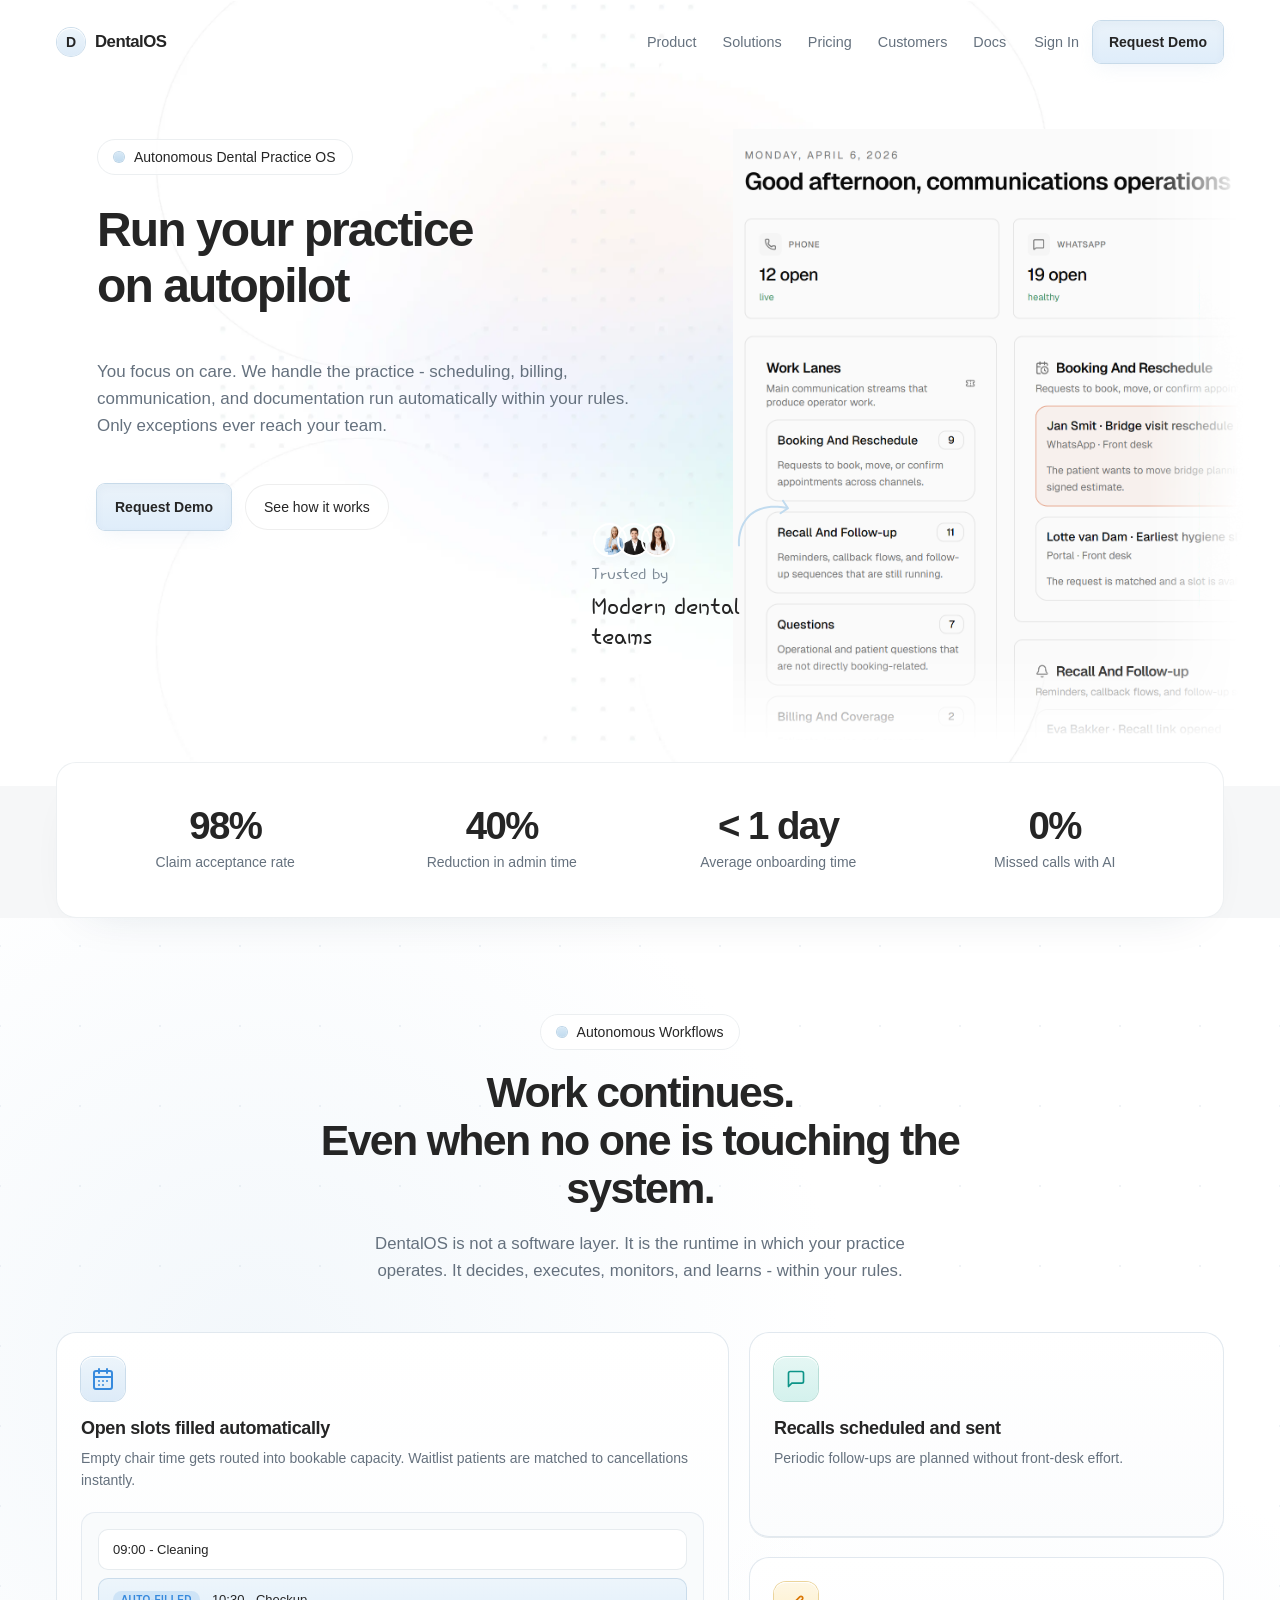
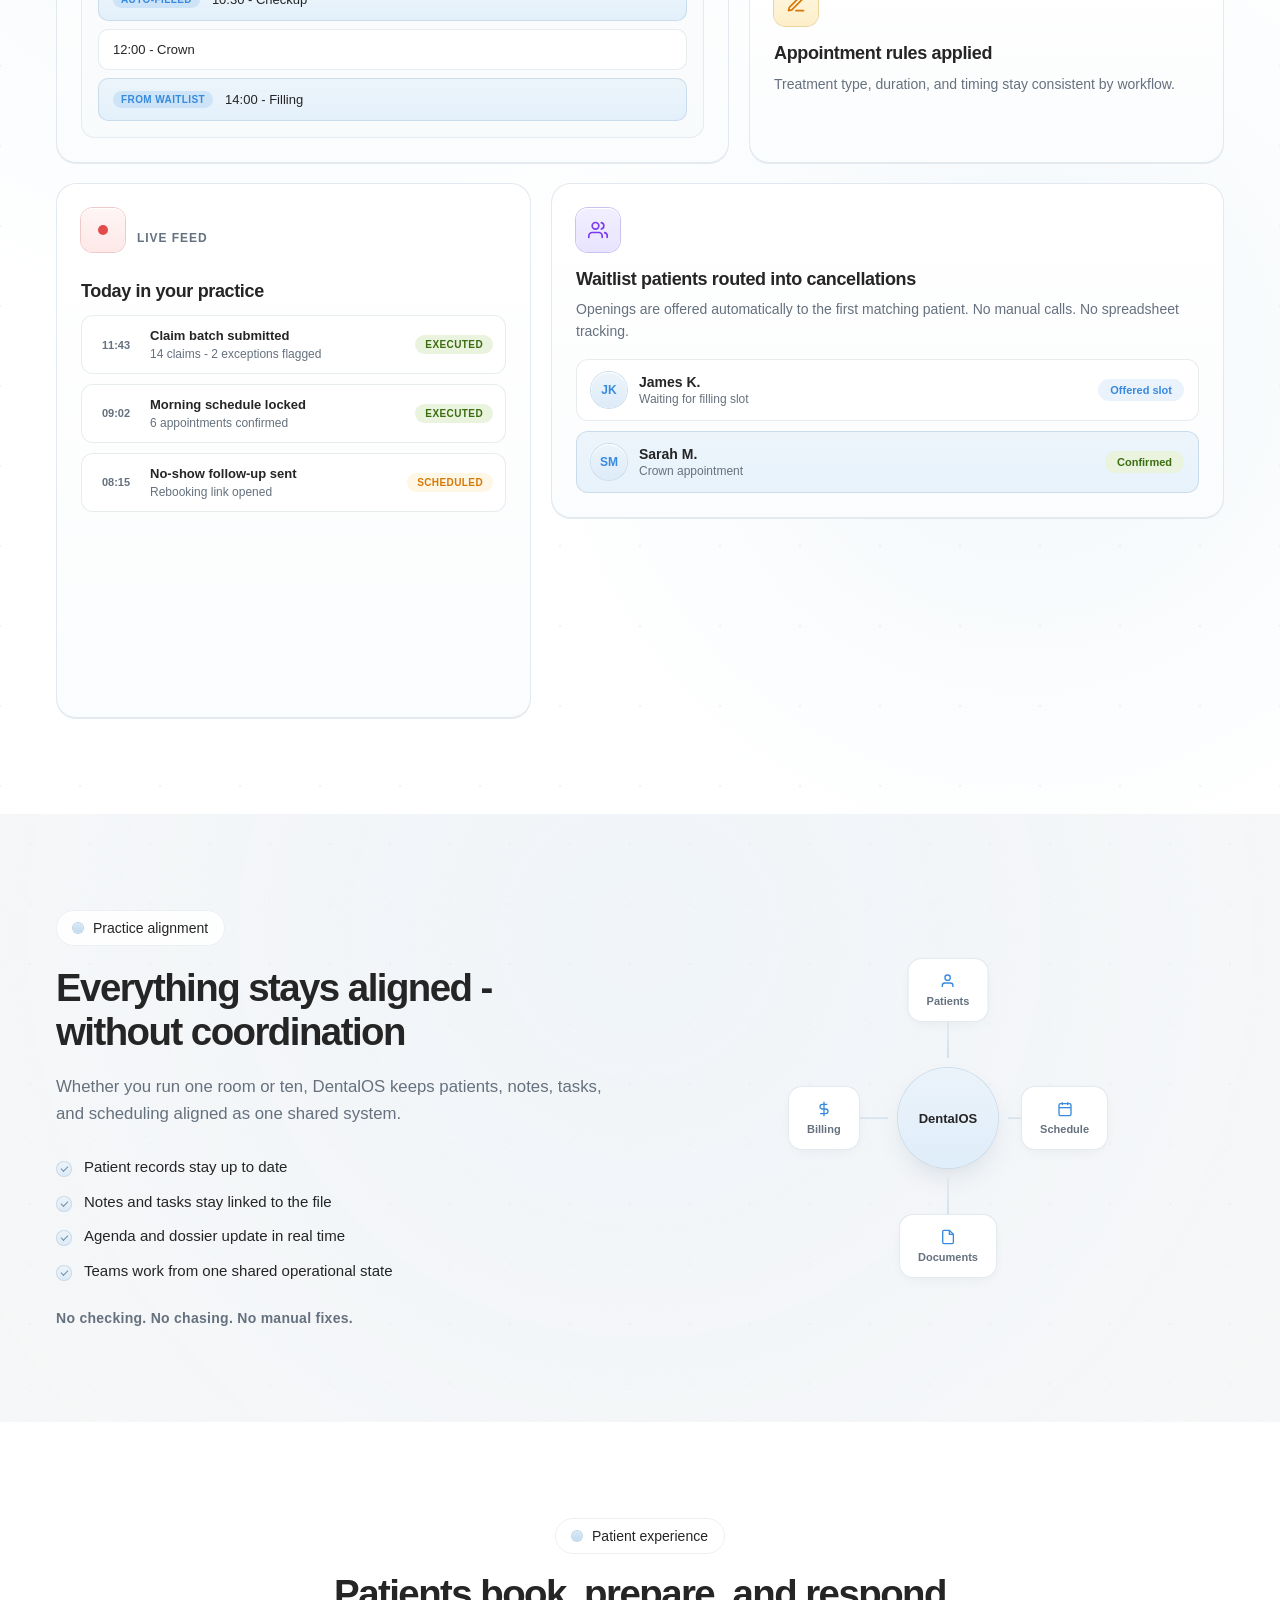
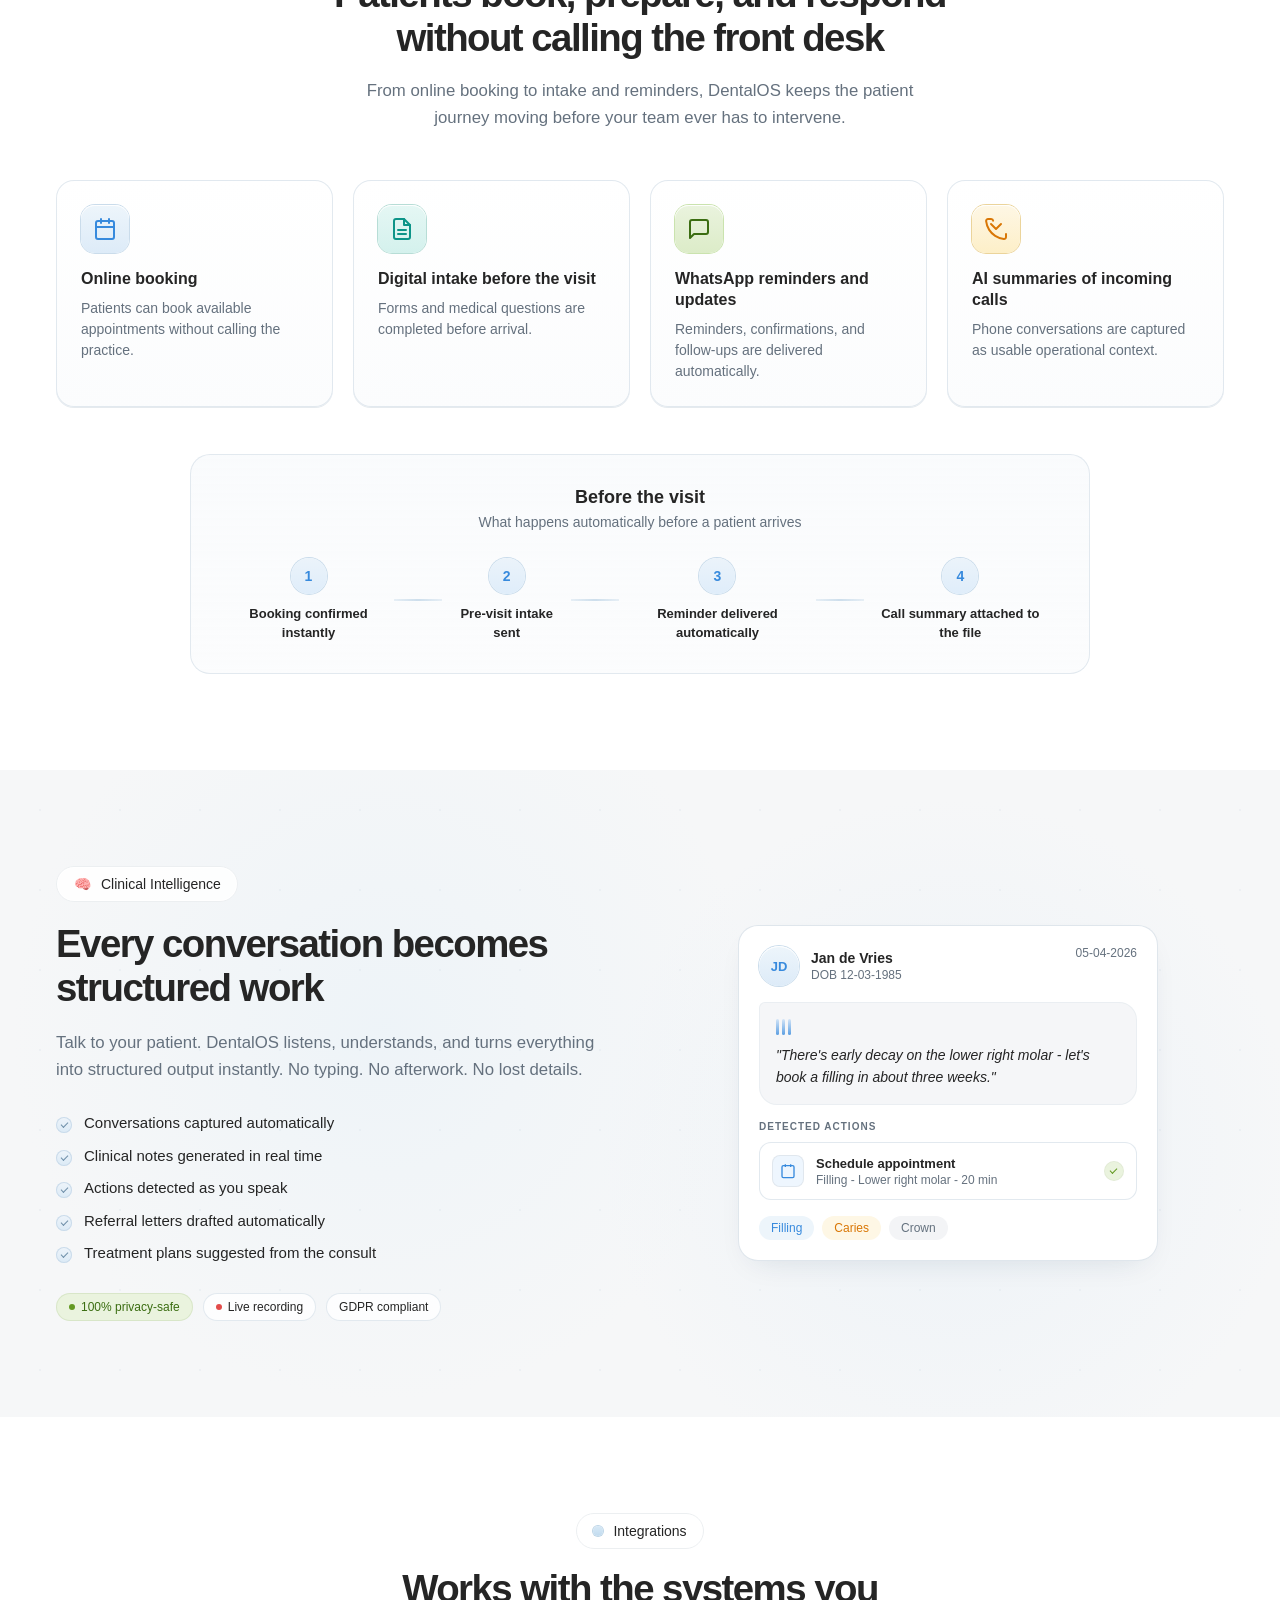
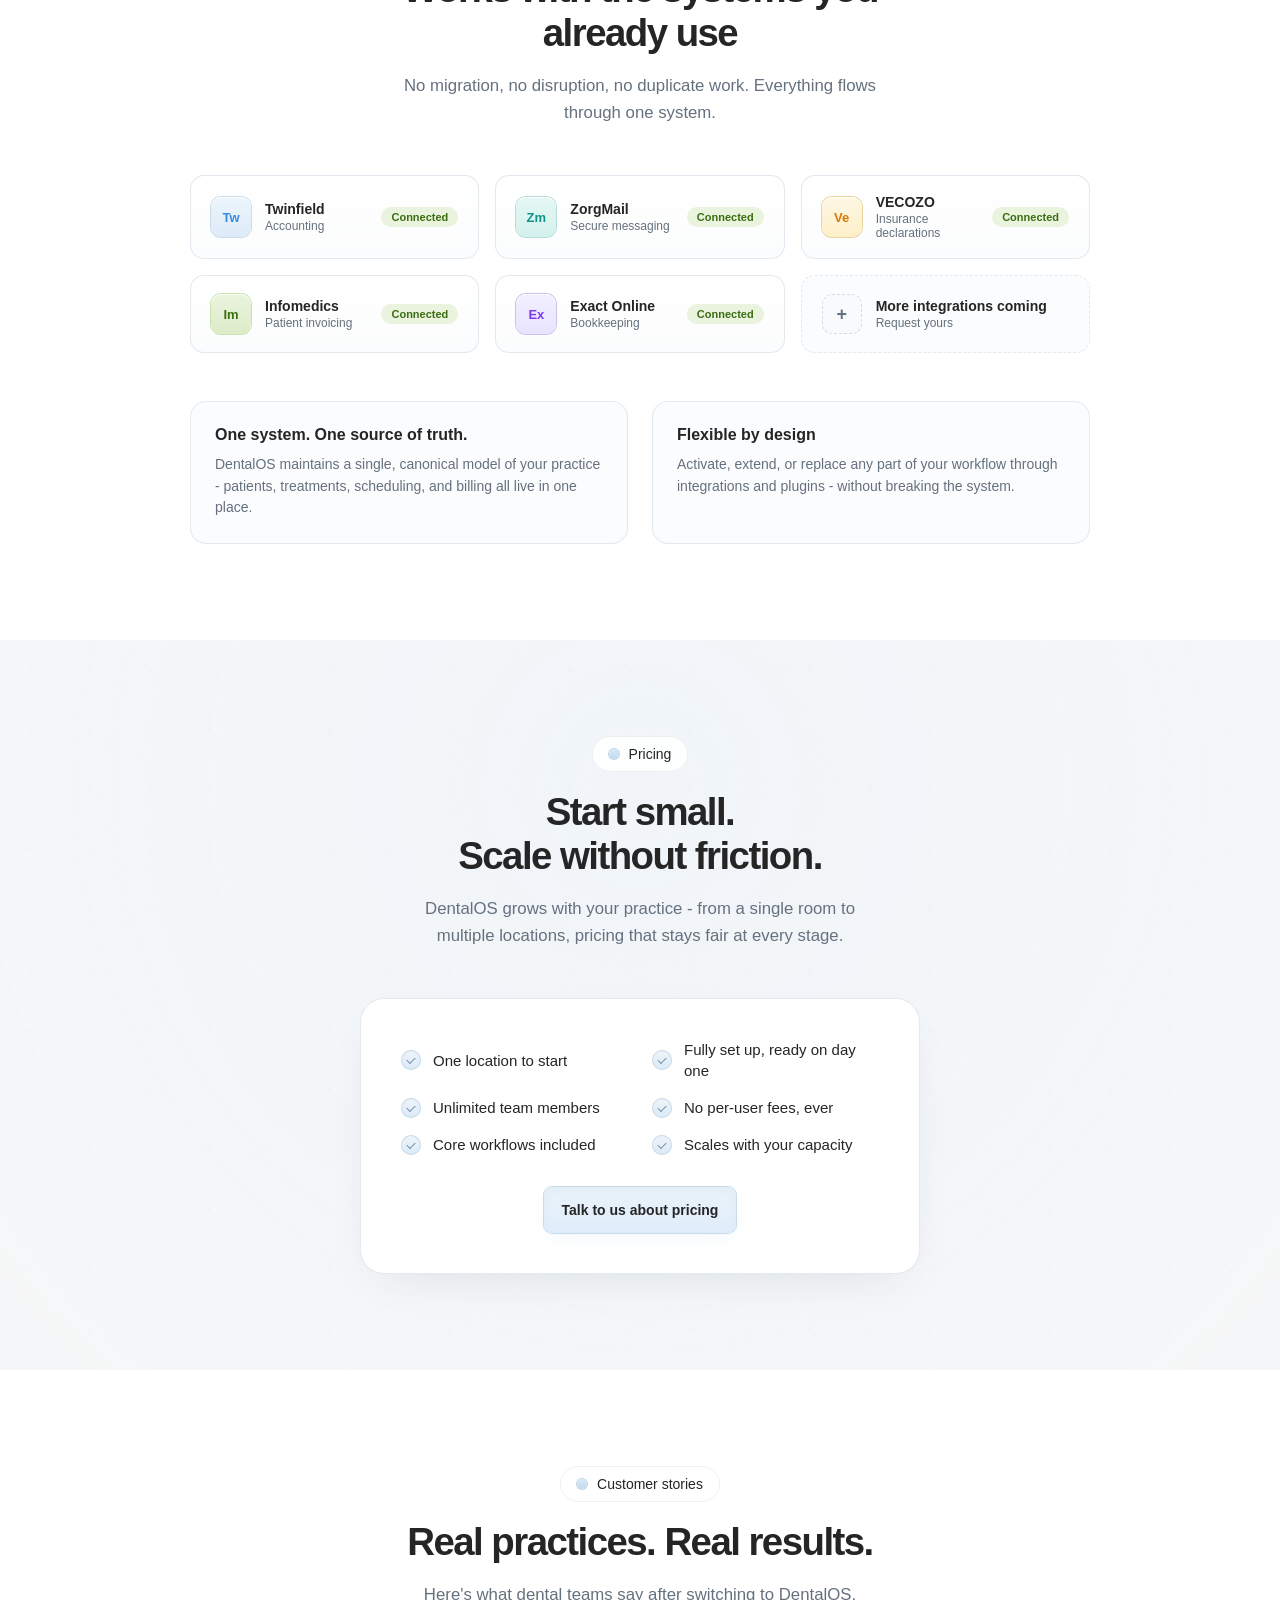
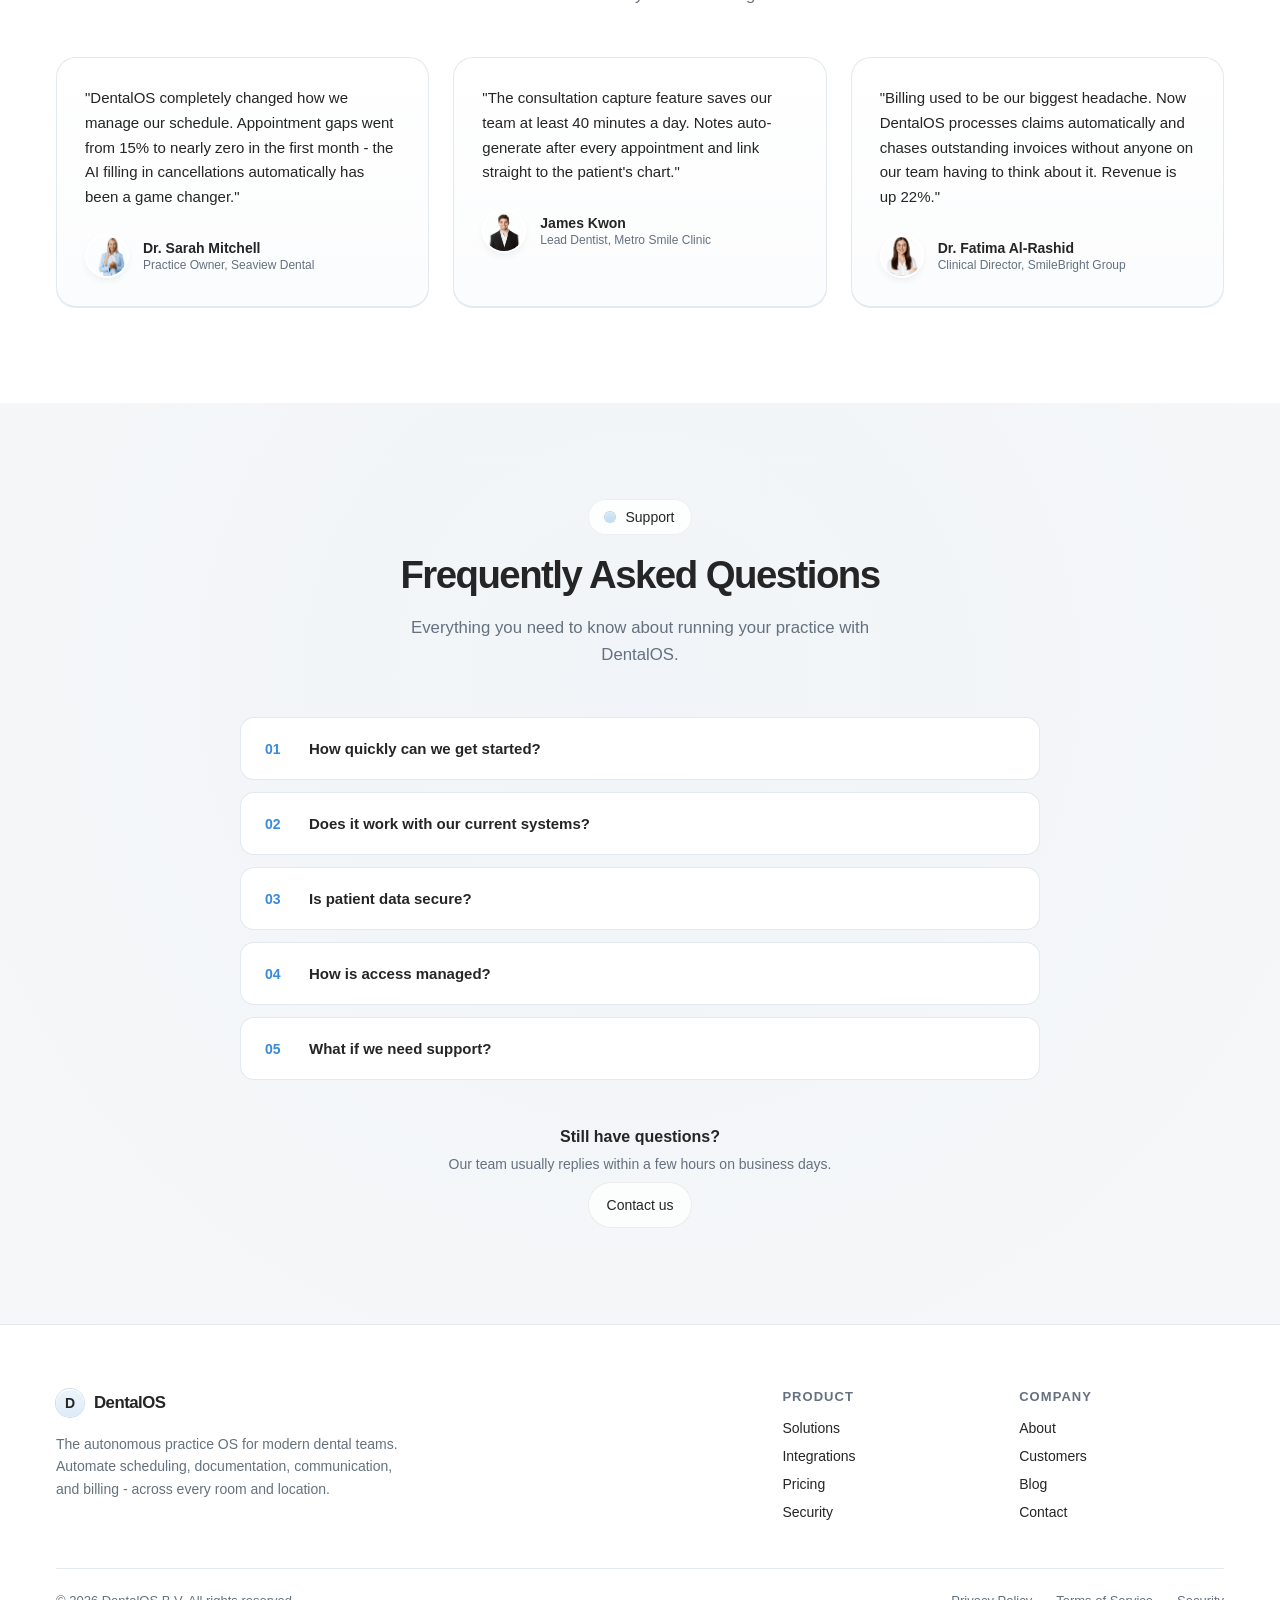
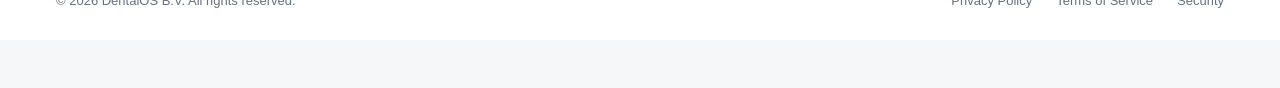
==== commit 35f98892: "feat: redesign landing page with new sections and styles Add new professional sections and update CS" ====
--- a/index.html
+++ b/index.html
@@ -1,12 +1,12 @@
-﻿<!doctype html>
-<html lang="nl">
+<!doctype html>
+<html lang="en">
   <head>
     <meta charset="UTF-8" />
     <meta name="viewport" content="width=device-width, initial-scale=1.0" />
-    <title>DentalOS Hero Preview</title>
+    <title>DentalOS - The Autonomous Practice Operating System</title>
     <meta
       name="description"
-      content="Hero preview for the DentalOS marketing rebuild based on the Droxy homepage design."
+      content="Run your dental practice on autopilot. DentalOS handles scheduling, billing, communication, and documentation automatically. Only exceptions reach your team."
     />
     <link rel="icon" href="./favicon.ico" sizes="any" />
     <link rel="icon" href="./favicon.svg" type="image/svg+xml" />
@@ -24,27 +24,28 @@
       <header class="topbar shell" data-topbar>
         <a class="brand" href="#" aria-label="DentalOS">
           <span class="brand-badge">D</span>
-          <span class="brand-text">dentalOS</span>
+          <span class="brand-text">DentalOS</span>
         </a>
 
         <nav class="nav">
           <a href="#product">Product</a>
-          <a href="#oplossingen">Oplossingen</a>
-          <a href="#pricing">Prijzen</a>
-          <a href="#klanten">Klanten</a>
+          <a href="#solutions">Solutions</a>
+          <a href="#pricing">Pricing</a>
+          <a href="#customers">Customers</a>
           <a href="./docs/">Docs</a>
         </nav>
 
         <div class="actions">
-          <a class="login" href="#login">Inloggen</a>
+          <a class="login" href="#login">Sign In</a>
           <a class="primary-cta cta--no-icon" href="#demo">
-            <span>Demo aanvragen</span>
-            <span>Demo aanvragen</span>
+            <span>Request Demo</span>
+            <span>Request Demo</span>
           </a>
         </div>
       </header>
 
       <main class="hero-shell">
+        <!-- HERO SECTION (PRESERVED) -->
         <section class="hero-card">
           <div class="hero-art" aria-hidden="true"></div>
 
@@ -52,30 +53,28 @@
             <div class="hero-copy">
               <div class="eyebrow-pill">
                 <span class="eyebrow-pill__icon" aria-hidden="true"></span>
-                <span>AI Besturingssysteem voor Tandartspraktijken</span>
+                <span>Autonomous Dental Practice OS</span>
               </div>
 
               <div class="headline" data-appear="hero" data-appear-order="0">
-                <span class="headline-desktop-line">Slimme</span>
-                <span class="headline-desktop-line">automatisering voor een</span>
-                <span class="headline-desktop-line">zorgeloze praktijk</span>
-                <span class="headline-mobile-line">Slimme automatisering</span>
-                <span class="headline-mobile-line">voor een zorgeloze</span>
-                <span class="headline-mobile-line">praktijk</span>
+                <span class="headline-desktop-line">Run your practice</span>
+                <span class="headline-desktop-line">on autopilot</span>
+                <span class="headline-mobile-line">Run your practice</span>
+                <span class="headline-mobile-line">on autopilot</span>
               </div>
 
               <p class="hero-description">
-                U focust op zorg. Wij regelen de planning, facturatie, communicatie en documentatie
-                automatisch. Alleen uitzonderingen bereiken uw team.
+                You focus on care. We handle the practice - scheduling, billing, communication, 
+                and documentation run automatically within your rules. Only exceptions ever reach your team.
               </p>
 
               <div class="hero-actions">
                 <a class="primary-cta primary-cta--hero cta--no-icon" href="#demo">
-                  <span>Demo aanvragen</span>
-                  <span>Demo aanvragen</span>
+                  <span>Request Demo</span>
+                  <span>Request Demo</span>
                 </a>
 
-                <a class="secondary-cta" href="#contact">Neem contact op</a>
+                <a class="secondary-cta" href="#how-it-works">See how it works</a>
               </div>
             </div>
 
@@ -93,8 +92,8 @@
                     <img src="./images/droxy-ai/czuyHhAeU75b3z4IY1npDJyXlRg.png" alt="" />
                     <img src="./images/droxy-ai/TVyaTL93duwHQvHvsOuNzL2ck.png" alt="" />
                   </div>
-                  <p>Ontworpen voor</p>
-                  <strong>Moderne praktijken</strong>
+                  <p>Trusted by</p>
+                  <strong>Modern dental teams</strong>
                 </div>
               </div>
 
@@ -110,647 +109,751 @@
           </div>
         </section>
 
-        <section class="feature-section" id="product" aria-labelledby="feature-title">
-          <div class="feature-section__art" aria-hidden="true"></div>
-          <div class="feature-section__vertical-lines" aria-hidden="true"></div>
-          <div class="feature-section__horizontal-lines" aria-hidden="true"></div>
-
-          <div class="feature-shell">
-            <div class="feature-header" data-appear>
+        <!-- STATS SECTION -->
+        <section class="stats-section" id="stats">
+          <div class="stats-shell">
+            <div class="stats-grid" data-appear>
+              <div class="stat-card">
+                <div class="stat-value">98%</div>
+                <div class="stat-label">Claim acceptance rate</div>
+              </div>
+              <div class="stat-card">
+                <div class="stat-value">40%</div>
+                <div class="stat-label">Reduction in admin time</div>
+              </div>
+              <div class="stat-card">
+                <div class="stat-value">&lt; 1 day</div>
+                <div class="stat-label">Average onboarding time</div>
+              </div>
+              <div class="stat-card">
+                <div class="stat-value">0%</div>
+                <div class="stat-label">Missed calls with AI</div>
+              </div>
+            </div>
+          </div>
+        </section>
+
+        <!-- AUTONOMOUS WORKFLOWS - BENTO GRID -->
+        <section class="bento-section" id="product" aria-labelledby="bento-title">
+          <div class="bento-section__art" aria-hidden="true"></div>
+          <div class="bento-section__dots" aria-hidden="true"></div>
+
+          <div class="bento-shell">
+            <div class="bento-header" data-appear>
               <div class="eyebrow-pill eyebrow-pill--center">
-                <span class="feature-eyebrow__emoji" aria-hidden="true">&#9993;&#65039;</span>
-                <span>Autonome patientcommunicatie</span>
-              </div>
-
-              <h2 class="feature-title" id="feature-title">
-                Proactieve Patientcommunicatie
+                <span class="eyebrow-pill__icon" aria-hidden="true"></span>
+                <span>Autonomous Workflows</span>
+              </div>
+
+              <h2 class="bento-title" id="bento-title">
+                Work continues.<br />Even when no one is touching the system.
               </h2>
 
-              <p class="feature-description">
-                Van WhatsApp-herinneringen en recalls tot inkomende telefoontjes, herplannen en
-                escalaties. DentalOS houdt de agenda in beweging zonder handmatig baliewerk.
+              <p class="bento-description">
+                DentalOS is not a software layer. It is the runtime in which your practice operates.
+                It decides, executes, monitors, and learns - within your rules.
               </p>
             </div>
 
-            <div class="feature-showcase">
-              <aside class="feature-nav" aria-label="DentalOS communicatieflows" data-appear>
-                <button
-                  class="feature-nav__item feature-nav__item--active"
-                  type="button"
-                  data-feature-key="reachability"
-                  aria-pressed="true"
-                >
-                  <img
-                    src="./images/droxy-ai/hvnOaoTfFAUEEiK5Bfm6av1dTxg.svg"
-                    alt=""
-                    aria-hidden="true"
-                  />
-                  <span>24/7 Bereikbaarheid</span>
-                </button>
-                <button
-                  class="feature-nav__item"
-                  type="button"
-                  data-feature-key="whatsapp"
-                  aria-pressed="false"
-                >
-                  <img
-                    src="./images/droxy-ai/PVxFc7d0V40ZNsi8rNyt14oBZFc.svg"
-                    alt=""
-                    aria-hidden="true"
-                  />
-                  <span>WhatsApp Herinneringen</span>
-                </button>
-                <button
-                  class="feature-nav__item"
-                  type="button"
-                  data-feature-key="recall"
-                  aria-pressed="false"
-                >
-                  <img
-                    src="./images/droxy-ai/wMqIVyXbdw3NLRSoU63Df8uaIJI.svg"
-                    alt=""
-                    aria-hidden="true"
-                  />
-                  <span>Recall Management</span>
-                </button>
-                <button
-                  class="feature-nav__item"
-                  type="button"
-                  data-feature-key="no_show"
-                  aria-pressed="false"
-                >
-                  <img
-                    src="./images/droxy-ai/fCWPwUIQPXxm93Qj4Qgf07jc.svg"
-                    alt=""
-                    aria-hidden="true"
-                  />
-                  <span>No-show Opvolging</span>
-                </button>
-                <button
-                  class="feature-nav__item"
-                  type="button"
-                  data-feature-key="callback"
-                  aria-pressed="false"
-                >
-                  <img
-                    src="./images/droxy-ai/QJRzVEfFEwlHB6UnG8EplT4ahE.svg"
-                    alt=""
-                    aria-hidden="true"
-                  />
-                  <span>Callback Agent</span>
-                </button>
-                <button
-                  class="feature-nav__item"
-                  type="button"
-                  data-feature-key="escalations"
-                  aria-pressed="false"
-                >
-                  <img
-                    src="./images/droxy-ai/bVoSM3mOfAU4UYO0vLYwdBEk28.svg"
-                    alt=""
-                    aria-hidden="true"
-                  />
-                  <span>Slimme Escalaties</span>
-                </button>
-                <button
-                  class="feature-nav__item"
-                  type="button"
-                  data-feature-key="bookings"
-                  aria-pressed="false"
-                >
-                  <img
-                    src="./images/droxy-ai/BN4U1qoeOIA2ghCVPgBAfjbP1U.svg"
-                    alt=""
-                    aria-hidden="true"
-                  />
-                  <span>Online Boekingen</span>
-                </button>
-              </aside>
-
-              <article class="feature-card" data-appear>
-                <div class="feature-card__content">
-                  <div class="feature-card__copy">
-                    <div class="feature-card__title-group">
-                      <h3 data-feature-card-title>24/7 Bereikbaarheid</h3>
-                      <p data-feature-card-body>
-                        DentalOS neemt inkomende telefoontjes aan, plant afspraken in, verzet
-                        consulten, verwerkt terugbelverzoeken en escaleert alleen wanneer een
-                        medewerker echt nodig is.
-                      </p>
-                    </div>
-                  </div>
-
-                  <div class="feature-card__visual feature-chat-mockup" aria-hidden="true">
-                    <div class="feature-chat-device">
-                      <div class="feature-chat-device__topbar">
-                        <div class="feature-chat-device__dots">
-                          <span></span>
-                          <span></span>
-                          <span></span>
-                        </div>
-                      </div>
-
-                      <div class="feature-chat-thread">
-                        <div class="feature-chat-meta">
-                          <div class="feature-chat-meta__avatar">D</div>
-                          <div class="feature-chat-meta__copy">
-                            <strong data-feature-chat-name>DentalOS Assistent</strong>
-                            <span data-feature-chat-status>Online en automatisch actief</span>
-                          </div>
-                        </div>
-
-                        <div
-                          class="feature-chat-message feature-chat-message--incoming"
-                          data-feature-chat-message="0"
-                        >
-                          Hoi, kan ik mijn controle van morgen verzetten?
-                        </div>
-
-                        <div
-                          class="feature-chat-message feature-chat-message--outgoing"
-                          data-feature-chat-message="1"
-                        >
-                          Natuurlijk. Ik zie donderdag om 14:20 of vrijdag om 09:10. Wat past
-                          beter?
-                        </div>
-
-                        <div
-                          class="feature-chat-message feature-chat-message--incoming"
-                          data-feature-chat-message="2"
-                        >
-                          Donderdag 14:20 is goed.
-                        </div>
-
-                        <div
-                          class="feature-chat-message feature-chat-message--outgoing"
-                          data-feature-chat-message="3"
-                        >
-                          Gelukt. Ik heb de afspraak verplaatst.
-                        </div>
-                      </div>
-
-                    </div>
-                  </div>
-                </div>
-              </article>
-            </div>
-          </div>
-        </section>
-
-        <section class="practice-section" id="oplossingen" aria-labelledby="practice-title">
-          <div class="practice-section__art" aria-hidden="true"></div>
-          <div class="practice-section__vertical-lines" aria-hidden="true"></div>
-          <div class="practice-section__horizontal-lines" aria-hidden="true"></div>
-
-          <div class="practice-shell">
-            <div class="practice-header" data-appear>
+            <div class="bento-grid" data-appear>
+              <!-- Large Card - Schedule Filling -->
+              <article class="bento-card bento-card--large">
+                <div class="bento-card__icon">
+                  <svg width="24" height="24" viewBox="0 0 24 24" fill="none" stroke="currentColor" stroke-width="2" stroke-linecap="round" stroke-linejoin="round">
+                    <rect x="3" y="4" width="18" height="18" rx="2" ry="2"></rect>
+                    <line x1="16" y1="2" x2="16" y2="6"></line>
+                    <line x1="8" y1="2" x2="8" y2="6"></line>
+                    <line x1="3" y1="10" x2="21" y2="10"></line>
+                    <path d="M8 14h.01"></path>
+                    <path d="M12 14h.01"></path>
+                    <path d="M16 14h.01"></path>
+                    <path d="M8 18h.01"></path>
+                    <path d="M12 18h.01"></path>
+                  </svg>
+                </div>
+                <h3 class="bento-card__title">Open slots filled automatically</h3>
+                <p class="bento-card__body">
+                  Empty chair time gets routed into bookable capacity. Waitlist patients are matched to cancellations instantly.
+                </p>
+                <div class="bento-card__visual bento-visual--calendar">
+                  <div class="calendar-demo">
+                    <div class="calendar-slot calendar-slot--filled">09:00 - Cleaning</div>
+                    <div class="calendar-slot calendar-slot--auto">
+                      <span class="slot-badge">Auto-filled</span>
+                      10:30 - Checkup
+                    </div>
+                    <div class="calendar-slot calendar-slot--filled">12:00 - Crown</div>
+                    <div class="calendar-slot calendar-slot--auto">
+                      <span class="slot-badge">From waitlist</span>
+                      14:00 - Filling
+                    </div>
+                  </div>
+                </div>
+              </article>
+
+              <!-- Small Card - Recalls -->
+              <article class="bento-card bento-card--small">
+                <div class="bento-card__icon bento-card__icon--teal">
+                  <svg width="20" height="20" viewBox="0 0 24 24" fill="none" stroke="currentColor" stroke-width="2" stroke-linecap="round" stroke-linejoin="round">
+                    <path d="M21 15a2 2 0 0 1-2 2H7l-4 4V5a2 2 0 0 1 2-2h14a2 2 0 0 1 2 2z"></path>
+                  </svg>
+                </div>
+                <h3 class="bento-card__title">Recalls scheduled and sent</h3>
+                <p class="bento-card__body">Periodic follow-ups are planned without front-desk effort.</p>
+              </article>
+
+              <!-- Small Card - Rules -->
+              <article class="bento-card bento-card--small">
+                <div class="bento-card__icon bento-card__icon--amber">
+                  <svg width="20" height="20" viewBox="0 0 24 24" fill="none" stroke="currentColor" stroke-width="2" stroke-linecap="round" stroke-linejoin="round">
+                    <path d="M12 20h9"></path>
+                    <path d="M16.5 3.5a2.121 2.121 0 0 1 3 3L7 19l-4 1 1-4L16.5 3.5z"></path>
+                  </svg>
+                </div>
+                <h3 class="bento-card__title">Appointment rules applied</h3>
+                <p class="bento-card__body">Treatment type, duration, and timing stay consistent by workflow.</p>
+              </article>
+
+              <!-- Medium Card - Live Feed -->
+              <article class="bento-card bento-card--medium">
+                <div class="bento-card__header">
+                  <div class="bento-card__icon bento-card__icon--live">
+                    <span class="live-dot"></span>
+                  </div>
+                  <span class="bento-card__label">Live feed</span>
+                </div>
+                <h3 class="bento-card__title">Today in your practice</h3>
+                <div class="live-feed">
+                  <div class="feed-item">
+                    <span class="feed-time">11:43</span>
+                    <div class="feed-content">
+                      <strong>Claim batch submitted</strong>
+                      <span>14 claims - 2 exceptions flagged</span>
+                    </div>
+                    <span class="feed-status feed-status--done">Executed</span>
+                  </div>
+                  <div class="feed-item">
+                    <span class="feed-time">09:02</span>
+                    <div class="feed-content">
+                      <strong>Morning schedule locked</strong>
+                      <span>6 appointments confirmed</span>
+                    </div>
+                    <span class="feed-status feed-status--done">Executed</span>
+                  </div>
+                  <div class="feed-item">
+                    <span class="feed-time">08:15</span>
+                    <div class="feed-content">
+                      <strong>No-show follow-up sent</strong>
+                      <span>Rebooking link opened</span>
+                    </div>
+                    <span class="feed-status feed-status--pending">Scheduled</span>
+                  </div>
+                </div>
+              </article>
+
+              <!-- Wide Card - Waitlist -->
+              <article class="bento-card bento-card--wide">
+                <div class="bento-card__icon bento-card__icon--violet">
+                  <svg width="20" height="20" viewBox="0 0 24 24" fill="none" stroke="currentColor" stroke-width="2" stroke-linecap="round" stroke-linejoin="round">
+                    <path d="M17 21v-2a4 4 0 0 0-4-4H5a4 4 0 0 0-4 4v2"></path>
+                    <circle cx="9" cy="7" r="4"></circle>
+                    <path d="M23 21v-2a4 4 0 0 0-3-3.87"></path>
+                    <path d="M16 3.13a4 4 0 0 1 0 7.75"></path>
+                  </svg>
+                </div>
+                <h3 class="bento-card__title">Waitlist patients routed into cancellations</h3>
+                <p class="bento-card__body">
+                  Openings are offered automatically to the first matching patient. 
+                  No manual calls. No spreadsheet tracking.
+                </p>
+                <div class="waitlist-visual">
+                  <div class="waitlist-item">
+                    <div class="waitlist-avatar">JK</div>
+                    <div class="waitlist-info">
+                      <strong>James K.</strong>
+                      <span>Waiting for filling slot</span>
+                    </div>
+                    <div class="waitlist-action">Offered slot</div>
+                  </div>
+                  <div class="waitlist-item waitlist-item--matched">
+                    <div class="waitlist-avatar">SM</div>
+                    <div class="waitlist-info">
+                      <strong>Sarah M.</strong>
+                      <span>Crown appointment</span>
+                    </div>
+                    <div class="waitlist-action waitlist-action--success">Confirmed</div>
+                  </div>
+                </div>
+              </article>
+            </div>
+          </div>
+        </section>
+
+        <!-- PRACTICE ALIGNMENT SECTION -->
+        <section class="alignment-section" id="solutions" aria-labelledby="alignment-title">
+          <div class="alignment-art" aria-hidden="true"></div>
+          
+          <div class="alignment-shell">
+            <div class="alignment-content" data-appear>
+              <div class="alignment-copy">
+                <div class="eyebrow-pill">
+                  <span class="eyebrow-pill__icon" aria-hidden="true"></span>
+                  <span>Practice alignment</span>
+                </div>
+
+                <h2 class="alignment-title" id="alignment-title">
+                  Everything stays aligned - without coordination
+                </h2>
+
+                <p class="alignment-description">
+                  Whether you run one room or ten, DentalOS keeps patients, notes, tasks, 
+                  and scheduling aligned as one shared system.
+                </p>
+
+                <ul class="alignment-list">
+                  <li>Patient records stay up to date</li>
+                  <li>Notes and tasks stay linked to the file</li>
+                  <li>Agenda and dossier update in real time</li>
+                  <li>Teams work from one shared operational state</li>
+                </ul>
+
+                <div class="alignment-tagline">
+                  No checking. No chasing. No manual fixes.
+                </div>
+              </div>
+
+              <div class="alignment-visual">
+                <div class="sync-animation">
+                  <div class="sync-hub">
+                    <span>DentalOS</span>
+                  </div>
+                  <div class="sync-node sync-node--1">
+                    <svg width="16" height="16" viewBox="0 0 24 24" fill="none" stroke="currentColor" stroke-width="2"><path d="M20 21v-2a4 4 0 0 0-4-4H8a4 4 0 0 0-4 4v2"></path><circle cx="12" cy="7" r="4"></circle></svg>
+                    <span>Patients</span>
+                  </div>
+                  <div class="sync-node sync-node--2">
+                    <svg width="16" height="16" viewBox="0 0 24 24" fill="none" stroke="currentColor" stroke-width="2"><rect x="3" y="4" width="18" height="18" rx="2" ry="2"></rect><line x1="16" y1="2" x2="16" y2="6"></line><line x1="8" y1="2" x2="8" y2="6"></line><line x1="3" y1="10" x2="21" y2="10"></line></svg>
+                    <span>Schedule</span>
+                  </div>
+                  <div class="sync-node sync-node--3">
+                    <svg width="16" height="16" viewBox="0 0 24 24" fill="none" stroke="currentColor" stroke-width="2"><path d="M14 2H6a2 2 0 0 0-2 2v16a2 2 0 0 0 2 2h12a2 2 0 0 0 2-2V8z"></path><polyline points="14 2 14 8 20 8"></polyline></svg>
+                    <span>Documents</span>
+                  </div>
+                  <div class="sync-node sync-node--4">
+                    <svg width="16" height="16" viewBox="0 0 24 24" fill="none" stroke="currentColor" stroke-width="2"><line x1="12" y1="1" x2="12" y2="23"></line><path d="M17 5H9.5a3.5 3.5 0 0 0 0 7h5a3.5 3.5 0 0 1 0 7H6"></path></svg>
+                    <span>Billing</span>
+                  </div>
+                  <div class="sync-line sync-line--1"></div>
+                  <div class="sync-line sync-line--2"></div>
+                  <div class="sync-line sync-line--3"></div>
+                  <div class="sync-line sync-line--4"></div>
+                </div>
+              </div>
+            </div>
+          </div>
+        </section>
+
+        <!-- PATIENT EXPERIENCE SECTION -->
+        <section class="patient-section" id="patient-experience" aria-labelledby="patient-title">
+          <div class="patient-shell">
+            <div class="patient-header" data-appear>
               <div class="eyebrow-pill eyebrow-pill--center">
-                <span class="practice-eyebrow__icon" aria-hidden="true"></span>
-                <span>Praktische toepassing</span>
-              </div>
-
-              <h2 class="practice-title" id="practice-title">
-                Hoe werkt DentalOS
-                <br />
-                in de praktijk?
+                <span class="eyebrow-pill__icon" aria-hidden="true"></span>
+                <span>Patient experience</span>
+              </div>
+
+              <h2 class="patient-title" id="patient-title">
+                Patients book, prepare, and respond<br />without calling the front desk
               </h2>
-            </div>
-
-            <div class="practice-tabs" aria-label="Praktische toepassingen" data-appear>
-              <button
-                class="practice-tabs__item practice-tabs__item--active"
-                type="button"
-                data-practice-key="pre_visit"
-                aria-pressed="true"
-              >
-                <span class="practice-tabs__icon" aria-hidden="true"></span>
-                <span>Voor het bezoek</span>
-              </button>
-              <button
-                class="practice-tabs__item"
-                type="button"
-                data-practice-key="during_day"
-                aria-pressed="false"
-              >
-                <span class="practice-tabs__icon" aria-hidden="true"></span>
-                <span>Tijdens de dag</span>
-              </button>
-              <button
-                class="practice-tabs__item"
-                type="button"
-                data-practice-key="after_visit"
-                aria-pressed="false"
-              >
-                <span class="practice-tabs__icon" aria-hidden="true"></span>
-                <span>Na het bezoek</span>
-              </button>
-              <button
-                class="practice-tabs__item"
-                type="button"
-                data-practice-key="planning"
-                aria-pressed="false"
-              >
-                <span class="practice-tabs__icon" aria-hidden="true"></span>
-                <span>Planning &amp; agenda</span>
-              </button>
-              <button
-                class="practice-tabs__item"
-                type="button"
-                data-practice-key="communication"
-                aria-pressed="false"
-              >
-                <span class="practice-tabs__icon" aria-hidden="true"></span>
-                <span>Communicatie</span>
-              </button>
-              <button
-                class="practice-tabs__item"
-                type="button"
-                data-practice-key="claims"
-                aria-pressed="false"
-              >
-                <span class="practice-tabs__icon" aria-hidden="true"></span>
-                <span>Declaraties</span>
-              </button>
-              <button
-                class="practice-tabs__item"
-                type="button"
-                data-practice-key="documentation"
-                aria-pressed="false"
-              >
-                <span class="practice-tabs__icon" aria-hidden="true"></span>
-                <span>Dossier &amp; documentatie</span>
-              </button>
-            </div>
-
-            <article class="practice-card" data-appear>
-              <div class="practice-card__content">
-                <div class="practice-card__copy">
-                  <div class="practice-card__title-group">
-                    <h3 data-practice-panel-title>Voor het bezoek</h3>
-
-                    <ul class="practice-points">
-                      <li data-practice-point-index="0">
-                        Afspraken worden direct bevestigd zonder tussenkomst van de balie.
-                      </li>
-                      <li data-practice-point-index="1">
-                        Intake en medische vragen worden automatisch verstuurd en ingevuld.
-                      </li>
-                      <li data-practice-point-index="2">
-                        Herinneringen en updates worden automatisch verzonden naar de patient.
-                      </li>
-                    </ul>
-                  </div>
-
-                </div>
-              </div>
-            </article>
-          </div>
-        </section>
-
-        <section class="advantage-section" id="klanten" aria-labelledby="advantage-title">
-          <div class="advantage-shell">
-            <div class="advantage-frame">
-              <div class="advantage-background" aria-hidden="true"></div>
-              <div class="advantage-grid" aria-hidden="true"></div>
-
-              <div class="advantage-header" data-appear>
-                <div class="eyebrow-pill eyebrow-pill--center eyebrow-pill--dark">
-                  <span class="advantage-eyebrow__emoji" aria-hidden="true">&#128640;</span>
-                  <span>Waarom DentalOS</span>
-                </div>
-
-                <h2 class="advantage-title" id="advantage-title">
-                  De feiten op een rij
-                </h2>
-              </div>
-
-              <div class="advantage-table" data-appear>
-                <div class="advantage-table__head">
-                  <span></span>
-                  <span>Zonder DentalOS</span>
-                  <span>Met DentalOS</span>
-                </div>
-
-                <div class="advantage-row">
-                  <div class="advantage-row__label">
-                    <strong>Tijd aan planning en baliewerk</strong>
-                    <span>Per week per locatie</span>
-                  </div>
-                  <div class="advantage-row__value">10+ uur per week</div>
-                  <div class="advantage-row__value advantage-row__value--highlight">Vrijwel 0 uur</div>
-                </div>
-
-                <div class="advantage-row">
-                  <div class="advantage-row__label">
-                    <strong>Reactietijd op patientvragen</strong>
-                    <span>Via telefoon, WhatsApp en online</span>
-                  </div>
-                  <div class="advantage-row__value">Van minuten tot de volgende werkdag</div>
-                  <div class="advantage-row__value advantage-row__value--highlight">Direct</div>
-                </div>
-
-                <div class="advantage-row">
-                  <div class="advantage-row__label">
-                    <strong>Gemiste oproepen</strong>
-                    <span>Gemiddelde bereikbaarheid van de praktijk</span>
-                  </div>
-                  <div class="advantage-row__value">30-40%</div>
-                  <div class="advantage-row__value advantage-row__value--highlight">0%</div>
-                </div>
-
-                <div class="advantage-row">
-                  <div class="advantage-row__label">
-                    <strong>Open plekken in de agenda</strong>
-                    <span>Na annuleringen en no-shows</span>
-                  </div>
-                  <div class="advantage-row__value">Handmatig opvullen</div>
-                  <div class="advantage-row__value advantage-row__value--highlight">Automatisch herplannen</div>
-                </div>
-
-                <div class="advantage-row">
-                  <div class="advantage-row__label">
-                    <strong>Declaraties en opvolging</strong>
-                    <span>Batchen, uitzonderingen en openstaande facturen</span>
-                  </div>
-                  <div class="advantage-row__value">Versnipperd en handmatig</div>
-                  <div class="advantage-row__value advantage-row__value--highlight">Automatisch verwerkt</div>
-                </div>
-                <div class="advantage-row advantage-row--boolean">
-                  <div class="advantage-row__label">
-                    <strong>Vul open plekken automatisch met recalls, wachtlijstpatienten en herboekflows</strong>
-                  </div>
-                  <div class="advantage-row__value advantage-row__value--icon">
-                    <span class="advantage-status advantage-status--negative" aria-hidden="true"></span>
-                  </div>
-                  <div class="advantage-row__value advantage-row__value--highlight advantage-row__value--icon">
-                    <span class="advantage-status advantage-status--positive" aria-hidden="true"></span>
-                  </div>
-                </div>
-
-                <div class="advantage-row advantage-row--boolean">
-                  <div class="advantage-row__label">
-                    <strong>Realtime dossiervorming en automatische samenvattingen na elk contactmoment</strong>
-                  </div>
-                  <div class="advantage-row__value advantage-row__value--icon">
-                    <span class="advantage-status advantage-status--negative" aria-hidden="true"></span>
-                  </div>
-                  <div class="advantage-row__value advantage-row__value--highlight advantage-row__value--icon">
-                    <span class="advantage-status advantage-status--positive" aria-hidden="true"></span>
-                  </div>
-                </div>
-
-                <div class="advantage-row advantage-row--boolean">
-                  <div class="advantage-row__label">
-                    <strong>Persoonlijke patientcommunicatie op schaal via telefoon, WhatsApp en e-mail</strong>
-                  </div>
-                  <div class="advantage-row__value advantage-row__value--icon">
-                    <span class="advantage-status advantage-status--negative" aria-hidden="true"></span>
-                  </div>
-                  <div class="advantage-row__value advantage-row__value--highlight advantage-row__value--icon">
-                    <span class="advantage-status advantage-status--positive" aria-hidden="true"></span>
-                  </div>
-                </div>
-
-                <div class="advantage-row advantage-row--boolean">
-                  <div class="advantage-row__label">
-                    <strong>24/7 bereikbaarheid zonder extra receptiecapaciteit of gemiste oproepen</strong>
-                  </div>
-                  <div class="advantage-row__value advantage-row__value--icon">
-                    <span class="advantage-status advantage-status--negative" aria-hidden="true"></span>
-                  </div>
-                  <div class="advantage-row__value advantage-row__value--highlight advantage-row__value--icon">
-                    <span class="advantage-status advantage-status--positive" aria-hidden="true"></span>
-                  </div>
-                </div>
-
-                <div class="advantage-row advantage-row--boolean">
-                  <div class="advantage-row__label">
-                    <strong>Een centrale runtime voor planning, communicatie, declaraties en documentatie</strong>
-                  </div>
-                  <div class="advantage-row__value advantage-row__value--icon">
-                    <span class="advantage-status advantage-status--negative" aria-hidden="true"></span>
-                  </div>
-                  <div class="advantage-row__value advantage-row__value--highlight advantage-row__value--icon">
-                    <span class="advantage-status advantage-status--positive" aria-hidden="true"></span>
-                  </div>
-                </div>
-
-                <div class="advantage-row advantage-row--cta">
-                  <div></div>
-                  <div></div>
-                  <div class="advantage-row__value advantage-row__value--highlight advantage-row__value--cta">
-                    <a class="primary-cta" href="#demo">
-                      <span>Vraag een demo aan</span>
-                      <span>Vraag een demo aan</span>
-                    </a>
-                  </div>
-                </div>
-              </div>
-            </div>
-          </div>
-        </section>
-
-                <section class="setup-section" id="clinical" aria-labelledby="clinical-title">
-          <div class="setup-frame">
-            <div class="setup-shell">
-              <header class="setup-header" data-appear>
+
+              <p class="patient-description">
+                From online booking to intake and reminders, DentalOS keeps the patient journey 
+                moving before your team ever has to intervene.
+              </p>
+            </div>
+
+            <div class="patient-grid" data-appear>
+              <article class="patient-card">
+                <div class="patient-card__icon">
+                  <svg width="24" height="24" viewBox="0 0 24 24" fill="none" stroke="currentColor" stroke-width="2" stroke-linecap="round" stroke-linejoin="round">
+                    <rect x="3" y="4" width="18" height="18" rx="2" ry="2"></rect>
+                    <line x1="16" y1="2" x2="16" y2="6"></line>
+                    <line x1="8" y1="2" x2="8" y2="6"></line>
+                    <line x1="3" y1="10" x2="21" y2="10"></line>
+                  </svg>
+                </div>
+                <h3>Online booking</h3>
+                <p>Patients can book available appointments without calling the practice.</p>
+              </article>
+
+              <article class="patient-card">
+                <div class="patient-card__icon patient-card__icon--teal">
+                  <svg width="24" height="24" viewBox="0 0 24 24" fill="none" stroke="currentColor" stroke-width="2" stroke-linecap="round" stroke-linejoin="round">
+                    <path d="M14 2H6a2 2 0 0 0-2 2v16a2 2 0 0 0 2 2h12a2 2 0 0 0 2-2V8z"></path>
+                    <polyline points="14 2 14 8 20 8"></polyline>
+                    <line x1="16" y1="13" x2="8" y2="13"></line>
+                    <line x1="16" y1="17" x2="8" y2="17"></line>
+                  </svg>
+                </div>
+                <h3>Digital intake before the visit</h3>
+                <p>Forms and medical questions are completed before arrival.</p>
+              </article>
+
+              <article class="patient-card">
+                <div class="patient-card__icon patient-card__icon--green">
+                  <svg width="24" height="24" viewBox="0 0 24 24" fill="none" stroke="currentColor" stroke-width="2" stroke-linecap="round" stroke-linejoin="round">
+                    <path d="M21 15a2 2 0 0 1-2 2H7l-4 4V5a2 2 0 0 1 2-2h14a2 2 0 0 1 2 2z"></path>
+                  </svg>
+                </div>
+                <h3>WhatsApp reminders and updates</h3>
+                <p>Reminders, confirmations, and follow-ups are delivered automatically.</p>
+              </article>
+
+              <article class="patient-card">
+                <div class="patient-card__icon patient-card__icon--amber">
+                  <svg width="24" height="24" viewBox="0 0 24 24" fill="none" stroke="currentColor" stroke-width="2" stroke-linecap="round" stroke-linejoin="round">
+                    <path d="M22 16.92v3a2 2 0 0 1-2.18 2 19.79 19.79 0 0 1-8.63-3.07 19.5 19.5 0 0 1-6-6 19.79 19.79 0 0 1-3.07-8.67A2 2 0 0 1 4.11 2h3a2 2 0 0 1 2 1.72"></path>
+                    <polyline points="7 7 12 12 17 7"></polyline>
+                  </svg>
+                </div>
+                <h3>AI summaries of incoming calls</h3>
+                <p>Phone conversations are captured as usable operational context.</p>
+              </article>
+            </div>
+
+            <!-- Before the Visit Timeline -->
+            <div class="journey-timeline" data-appear>
+              <div class="journey-header">
+                <h3>Before the visit</h3>
+                <p>What happens automatically before a patient arrives</p>
+              </div>
+              <div class="journey-steps">
+                <div class="journey-step">
+                  <div class="journey-step__marker">1</div>
+                  <div class="journey-step__content">
+                    <strong>Booking confirmed instantly</strong>
+                  </div>
+                </div>
+                <div class="journey-connector"></div>
+                <div class="journey-step">
+                  <div class="journey-step__marker">2</div>
+                  <div class="journey-step__content">
+                    <strong>Pre-visit intake sent</strong>
+                  </div>
+                </div>
+                <div class="journey-connector"></div>
+                <div class="journey-step">
+                  <div class="journey-step__marker">3</div>
+                  <div class="journey-step__content">
+                    <strong>Reminder delivered automatically</strong>
+                  </div>
+                </div>
+                <div class="journey-connector"></div>
+                <div class="journey-step">
+                  <div class="journey-step__marker">4</div>
+                  <div class="journey-step__content">
+                    <strong>Call summary attached to the file</strong>
+                  </div>
+                </div>
+              </div>
+            </div>
+          </div>
+        </section>
+
+        <!-- CLINICAL INTELLIGENCE SECTION -->
+        <section class="clinical-new-section" id="clinical" aria-labelledby="clinical-new-title">
+          <div class="clinical-new-art" aria-hidden="true"></div>
+          <div class="clinical-new-shell">
+            <div class="clinical-new-layout" data-appear>
+              <div class="clinical-new-copy">
                 <div class="eyebrow-pill">
                   <span class="clinical-eyebrow__emoji" aria-hidden="true">&#129504;</span>
-                  <span>Klinische Intelligentie</span>
-                </div>
-
-                <h2 class="setup-title" id="clinical-title">
-                  Klinische output
+                  <span>Clinical Intelligence</span>
+                </div>
+
+                <h2 class="clinical-new-title" id="clinical-new-title">
+                  Every conversation becomes structured work
                 </h2>
 
-                <p class="setup-description">
-                  Praat met uw patient. DentalOS luistert, begrijpt en zet alles direct om in gestructureerde output. Geen typen. Geen naverwerking. Geen verloren details.
+                <p class="clinical-new-description">
+                  Talk to your patient. DentalOS listens, understands, and turns everything into 
+                  structured output instantly. No typing. No afterwork. No lost details.
                 </p>
-              </header>
-
-              <div class="setup-slider" data-appear>
-                <div class="setup-preview">
-                  <div class="setup-preview__frame" data-setup-preview data-setup-stage="capture">
-                    <div class="setup-card-stack" aria-hidden="true">
-                      <div class="setup-canvas setup-canvas--back"></div>
-                      <div class="setup-canvas setup-canvas--middle"></div>
-                      <div class="setup-canvas setup-canvas--front"></div>
-                    </div>
-                  </div>
-                </div>
-
-                <div class="setup-tabs" role="tablist" aria-label="Klinische intelligentie stappen">
-                  <button
-                    class="setup-tab setup-tab--active"
-                    type="button"
-                    role="tab"
-                    aria-selected="true"
-                    data-setup-key="capture"
-                  >
-                    <span class="setup-tab__title">Consult vastgelegd</span>
-                    <span class="setup-tab__body">
-                      Het gesprek staat direct klaar als nieuwe klinische sessie, zonder extra handwerk.
-                    </span>
-                  </button>
-
-                  <button
-                    class="setup-tab"
-                    type="button"
-                    role="tab"
-                    aria-selected="false"
-                    data-setup-key="notes"
-                  >
-                    <span class="setup-tab__title">Notities gestructureerd</span>
-                    <span class="setup-tab__body">
-                      Observaties, context en actiepunten vallen samen in een compacte klinische samenvatting.
-                    </span>
-                  </button>
-
-                  <button
-                    class="setup-tab"
-                    type="button"
-                    role="tab"
-                    aria-selected="false"
-                    data-setup-key="odontogram"
-                  >
-                    <span class="setup-tab__title">Tandkaart bijgewerkt</span>
-                    <span class="setup-tab__body">
-                      Bevindingen uit het consult landen direct op de juiste elementen in de tandkaart.
-                    </span>
-                  </button>
-
-                  <button
-                    class="setup-tab"
-                    type="button"
-                    role="tab"
-                    aria-selected="false"
-                    data-setup-key="periodontal"
-                  >
-                    <span class="setup-tab__title">Paro-inzichten</span>
-                    <span class="setup-tab__body">
-                      Parodontale signalen worden direct gegroepeerd tot een helder vervolgbeeld.
-                    </span>
-                  </button>
-
-                  <button
-                    class="setup-tab"
-                    type="button"
-                    role="tab"
-                    aria-selected="false"
-                    data-setup-key="risk"
-                  >
-                    <span class="setup-tab__title">Risico-overzicht</span>
-                    <span class="setup-tab__body">
-                      Diagnose, prioriteit en vervolgstappen komen samen in een laatste controlelaag.
-                    </span>
-                  </button>
-                </div>
-              </div>
-            </div>
-          </div>
-        </section>
-
-        <section class="prototype-section" id="new-version" aria-labelledby="prototype-title">
-          <div class="prototype-shell">
-            <header class="prototype-header" data-appear>
+
+                <ul class="clinical-features">
+                  <li>Conversations captured automatically</li>
+                  <li>Clinical notes generated in real time</li>
+                  <li>Actions detected as you speak</li>
+                  <li>Referral letters drafted automatically</li>
+                  <li>Treatment plans suggested from the consult</li>
+                </ul>
+
+                <div class="clinical-badges">
+                  <span class="clinical-badge clinical-badge--secure">
+                    <span class="badge-dot badge-dot--green"></span>
+                    100% privacy-safe
+                  </span>
+                  <span class="clinical-badge">
+                    <span class="badge-dot badge-dot--red"></span>
+                    Live recording
+                  </span>
+                  <span class="clinical-badge">GDPR compliant</span>
+                </div>
+              </div>
+
+              <div class="clinical-new-visual">
+                <div class="consult-card">
+                  <div class="consult-card__header">
+                    <div class="patient-info">
+                      <div class="patient-avatar">JD</div>
+                      <div class="patient-details">
+                        <strong>Jan de Vries</strong>
+                        <span>DOB 12-03-1985</span>
+                      </div>
+                    </div>
+                    <span class="consult-date">05-04-2026</span>
+                  </div>
+                  
+                  <div class="consult-speech">
+                    <div class="speech-indicator">
+                      <span class="speech-wave"></span>
+                      <span class="speech-wave"></span>
+                      <span class="speech-wave"></span>
+                    </div>
+                    <p>"There's early decay on the lower right molar - let's book a filling in about three weeks."</p>
+                  </div>
+
+                  <div class="detected-actions">
+                    <div class="actions-label">Detected actions</div>
+                    <div class="action-item">
+                      <span class="action-icon">
+                        <svg width="16" height="16" viewBox="0 0 24 24" fill="none" stroke="currentColor" stroke-width="2"><rect x="3" y="4" width="18" height="18" rx="2" ry="2"></rect><line x1="16" y1="2" x2="16" y2="6"></line><line x1="8" y1="2" x2="8" y2="6"></line></svg>
+                      </span>
+                      <div class="action-content">
+                        <strong>Schedule appointment</strong>
+                        <span>Filling - Lower right molar - 20 min</span>
+                      </div>
+                      <span class="action-status"></span>
+                    </div>
+                  </div>
+
+                  <div class="consult-tags">
+                    <span class="tag tag--blue">Filling</span>
+                    <span class="tag tag--amber">Caries</span>
+                    <span class="tag tag--gray">Crown</span>
+                  </div>
+                </div>
+              </div>
+            </div>
+          </div>
+        </section>
+
+        <!-- INTEGRATIONS SECTION -->
+        <section class="integrations-section" id="integrations" aria-labelledby="integrations-title">
+          <div class="integrations-shell">
+            <div class="integrations-header" data-appear>
               <div class="eyebrow-pill eyebrow-pill--center">
-                <span class="prototype-eyebrow__dot" aria-hidden="true"></span>
-                <span>Nieuwe versie</span>
-              </div>
-              <h2 class="prototype-title" id="prototype-title">
-                Klinische cards slider
+                <span class="eyebrow-pill__icon" aria-hidden="true"></span>
+                <span>Integrations</span>
+              </div>
+
+              <h2 class="integrations-title" id="integrations-title">
+                Works with the systems you already use
               </h2>
-              <p class="prototype-description">
-                Eerste basisopzet met gelijke card-groottes in een aparte slidersectie.
+
+              <p class="integrations-description">
+                No migration, no disruption, no duplicate work. Everything flows through one system.
               </p>
-            </header>
-
-            <div class="prototype-slider" data-appear data-prototype-slider>
-              <button class="prototype-slider__nav" type="button" data-prototype-prev aria-label="Vorige slide">
-                &#8249;
-              </button>
-
-              <div class="prototype-slider__viewport">
-                <div class="prototype-slider__track" data-prototype-track>
-                  <article class="prototype-slide">
-                    <div class="prototype-slide__card">
-                      <iframe
-                        class="prototype-slide__embed"
-                        title="Live opname card"
-                        src="./cards/dentalos_live_opname_ui.html"
-                        loading="lazy"
-                        scrolling="no"
-                      ></iframe>
-                    </div>
-                  </article>
-
-                  <article class="prototype-slide">
-                    <div class="prototype-slide__card">
-                      <iframe
-                        class="prototype-slide__embed"
-                        title="Waveform card"
-                        src="./cards/dental_card_improved_waveform.html"
-                        loading="lazy"
-                        scrolling="no"
-                      ></iframe>
-                    </div>
-                  </article>
-
-                  <article class="prototype-slide">
-                    <div class="prototype-slide__card">
-                      <iframe
-                        class="prototype-slide__embed"
-                        title="Odontogram card"
-                        src="./cards/dental_odontogram_card.html"
-                        loading="lazy"
-                        scrolling="no"
-                      ></iframe>
-                    </div>
-                  </article>
-
-                  <article class="prototype-slide">
-                    <div class="prototype-slide__card">
-                      <iframe
-                        class="prototype-slide__embed"
-                        title="Periodontal card"
-                        src="./cards/periodontal_chart.html"
-                        loading="lazy"
-                        scrolling="no"
-                      ></iframe>
-                    </div>
-                  </article>
-
-                  <article class="prototype-slide">
-                    <div class="prototype-slide__card">
-                      <iframe
-                        class="prototype-slide__embed"
-                        title="Xray risk card"
-                        src="./cards/dental_xray_bitewing_card.html"
-                        loading="lazy"
-                        scrolling="no"
-                      ></iframe>
-                    </div>
-                  </article>
-                </div>
-              </div>
-
-              <button class="prototype-slider__nav" type="button" data-prototype-next aria-label="Volgende slide">
-                &#8250;
-              </button>
-            </div>
-
-            <div class="prototype-slider__dots" data-prototype-dots aria-label="Slider navigatie">
-              <button class="prototype-slider__dot is-active" type="button" data-prototype-dot="0" aria-label="Slide 1"></button>
-              <button class="prototype-slider__dot" type="button" data-prototype-dot="1" aria-label="Slide 2"></button>
-              <button class="prototype-slider__dot" type="button" data-prototype-dot="2" aria-label="Slide 3"></button>
-              <button class="prototype-slider__dot" type="button" data-prototype-dot="3" aria-label="Slide 4"></button>
-              <button class="prototype-slider__dot" type="button" data-prototype-dot="4" aria-label="Slide 5"></button>
-            </div>
-          </div>
-        </section>
+            </div>
+
+            <div class="integrations-grid" data-appear>
+              <div class="integration-card integration-card--connected">
+                <div class="integration-icon">Tw</div>
+                <div class="integration-info">
+                  <strong>Twinfield</strong>
+                  <span>Accounting</span>
+                </div>
+                <span class="integration-status">Connected</span>
+              </div>
+              <div class="integration-card integration-card--connected">
+                <div class="integration-icon integration-icon--teal">Zm</div>
+                <div class="integration-info">
+                  <strong>ZorgMail</strong>
+                  <span>Secure messaging</span>
+                </div>
+                <span class="integration-status">Connected</span>
+              </div>
+              <div class="integration-card integration-card--connected">
+                <div class="integration-icon integration-icon--amber">Ve</div>
+                <div class="integration-info">
+                  <strong>VECOZO</strong>
+                  <span>Insurance declarations</span>
+                </div>
+                <span class="integration-status">Connected</span>
+              </div>
+              <div class="integration-card integration-card--connected">
+                <div class="integration-icon integration-icon--green">Im</div>
+                <div class="integration-info">
+                  <strong>Infomedics</strong>
+                  <span>Patient invoicing</span>
+                </div>
+                <span class="integration-status">Connected</span>
+              </div>
+              <div class="integration-card integration-card--connected">
+                <div class="integration-icon integration-icon--violet">Ex</div>
+                <div class="integration-info">
+                  <strong>Exact Online</strong>
+                  <span>Bookkeeping</span>
+                </div>
+                <span class="integration-status">Connected</span>
+              </div>
+              <div class="integration-card integration-card--more">
+                <div class="integration-icon integration-icon--plus">+</div>
+                <div class="integration-info">
+                  <strong>More integrations coming</strong>
+                  <span>Request yours</span>
+                </div>
+              </div>
+            </div>
+
+            <div class="integrations-features" data-appear>
+              <div class="int-feature">
+                <h4>One system. One source of truth.</h4>
+                <p>DentalOS maintains a single, canonical model of your practice - patients, treatments, scheduling, and billing all live in one place.</p>
+              </div>
+              <div class="int-feature">
+                <h4>Flexible by design</h4>
+                <p>Activate, extend, or replace any part of your workflow through integrations and plugins - without breaking the system.</p>
+              </div>
+            </div>
+          </div>
+        </section>
+
+        <!-- PRICING SECTION -->
+        <section class="pricing-section" id="pricing" aria-labelledby="pricing-title">
+          <div class="pricing-art" aria-hidden="true"></div>
+          <div class="pricing-shell">
+            <div class="pricing-header" data-appear>
+              <div class="eyebrow-pill eyebrow-pill--center">
+                <span class="eyebrow-pill__icon" aria-hidden="true"></span>
+                <span>Pricing</span>
+              </div>
+
+              <h2 class="pricing-title" id="pricing-title">
+                Start small.<br />Scale without friction.
+              </h2>
+
+              <p class="pricing-description">
+                DentalOS grows with your practice - from a single room to multiple locations, 
+                pricing that stays fair at every stage.
+              </p>
+            </div>
+
+            <div class="pricing-card" data-appear>
+              <div class="pricing-card__content">
+                <ul class="pricing-features">
+                  <li>
+                    <span class="check-icon"></span>
+                    One location to start
+                  </li>
+                  <li>
+                    <span class="check-icon"></span>
+                    Fully set up, ready on day one
+                  </li>
+                  <li>
+                    <span class="check-icon"></span>
+                    Unlimited team members
+                  </li>
+                  <li>
+                    <span class="check-icon"></span>
+                    No per-user fees, ever
+                  </li>
+                  <li>
+                    <span class="check-icon"></span>
+                    Core workflows included
+                  </li>
+                  <li>
+                    <span class="check-icon"></span>
+                    Scales with your capacity
+                  </li>
+                </ul>
+                <div class="pricing-cta">
+                  <a class="primary-cta primary-cta--hero" href="#demo">
+                    <span>Talk to us about pricing</span>
+                    <span>Talk to us about pricing</span>
+                  </a>
+                </div>
+              </div>
+            </div>
+          </div>
+        </section>
+
+        <!-- TESTIMONIALS SECTION -->
+        <section class="testimonials-section" id="customers" aria-labelledby="testimonials-title">
+          <div class="testimonials-shell">
+            <div class="testimonials-header" data-appear>
+              <div class="eyebrow-pill eyebrow-pill--center">
+                <span class="eyebrow-pill__icon" aria-hidden="true"></span>
+                <span>Customer stories</span>
+              </div>
+
+              <h2 class="testimonials-title" id="testimonials-title">
+                Real practices. Real results.
+              </h2>
+
+              <p class="testimonials-description">
+                Here's what dental teams say after switching to DentalOS.
+              </p>
+            </div>
+
+            <div class="testimonials-grid" data-appear>
+              <article class="testimonial-card">
+                <blockquote>
+                  "DentalOS completely changed how we manage our schedule. Appointment gaps went from 15% to nearly zero in the first month - the AI filling in cancellations automatically has been a game changer."
+                </blockquote>
+                <div class="testimonial-author">
+                  <img src="./images/droxy-ai/Pp0V82v2jiZAOyulnuAEsCmv8.png" alt="Dr. Sarah Mitchell" />
+                  <div>
+                    <strong>Dr. Sarah Mitchell</strong>
+                    <span>Practice Owner, Seaview Dental</span>
+                  </div>
+                </div>
+              </article>
+
+              <article class="testimonial-card">
+                <blockquote>
+                  "The consultation capture feature saves our team at least 40 minutes a day. Notes auto-generate after every appointment and link straight to the patient's chart."
+                </blockquote>
+                <div class="testimonial-author">
+                  <img src="./images/droxy-ai/czuyHhAeU75b3z4IY1npDJyXlRg.png" alt="James Kwon" />
+                  <div>
+                    <strong>James Kwon</strong>
+                    <span>Lead Dentist, Metro Smile Clinic</span>
+                  </div>
+                </div>
+              </article>
+
+              <article class="testimonial-card">
+                <blockquote>
+                  "Billing used to be our biggest headache. Now DentalOS processes claims automatically and chases outstanding invoices without anyone on our team having to think about it. Revenue is up 22%."
+                </blockquote>
+                <div class="testimonial-author">
+                  <img src="./images/droxy-ai/TVyaTL93duwHQvHvsOuNzL2ck.png" alt="Dr. Fatima Al-Rashid" />
+                  <div>
+                    <strong>Dr. Fatima Al-Rashid</strong>
+                    <span>Clinical Director, SmileBright Group</span>
+                  </div>
+                </div>
+              </article>
+            </div>
+          </div>
+        </section>
+
+        <!-- FAQ SECTION -->
+        <section class="faq-section" id="support" aria-labelledby="faq-title">
+          <div class="faq-shell">
+            <div class="faq-header" data-appear>
+              <div class="eyebrow-pill eyebrow-pill--center">
+                <span class="eyebrow-pill__icon" aria-hidden="true"></span>
+                <span>Support</span>
+              </div>
+
+              <h2 class="faq-title" id="faq-title">Frequently Asked Questions</h2>
+              <p class="faq-description">Everything you need to know about running your practice with DentalOS.</p>
+            </div>
+
+            <div class="faq-grid" data-appear>
+              <details class="faq-item">
+                <summary>
+                  <span class="faq-number">01</span>
+                  <span class="faq-question">How quickly can we get started?</span>
+                </summary>
+                <p>Most practices are live within one working day. We handle setup, data import, and configuration.</p>
+              </details>
+
+              <details class="faq-item">
+                <summary>
+                  <span class="faq-number">02</span>
+                  <span class="faq-question">Does it work with our current systems?</span>
+                </summary>
+                <p>Yes, DentalOS is built to integrate with your existing accounting, messaging, and insurance systems.</p>
+              </details>
+
+              <details class="faq-item">
+                <summary>
+                  <span class="faq-number">03</span>
+                  <span class="faq-question">Is patient data secure?</span>
+                </summary>
+                <p>Patient data is encrypted in transit and at rest, access can be scoped by role, and workflow activity is logged for traceability.</p>
+              </details>
+
+              <details class="faq-item">
+                <summary>
+                  <span class="faq-number">04</span>
+                  <span class="faq-question">How is access managed?</span>
+                </summary>
+                <p>Practices can define role-based access and keep a clear audit trail across clinical and operational workflows.</p>
+              </details>
+
+              <details class="faq-item">
+                <summary>
+                  <span class="faq-number">05</span>
+                  <span class="faq-question">What if we need support?</span>
+                </summary>
+                <p>Our dedicated support team is available via chat and phone to help you with any questions or issues.</p>
+              </details>
+            </div>
+
+            <div class="faq-cta" data-appear>
+              <p>Still have questions?</p>
+              <span>Our team usually replies within a few hours on business days.</span>
+              <a class="secondary-cta" href="#contact">Contact us</a>
+            </div>
+          </div>
+        </section>
+
+        <!-- FOOTER -->
+        <footer class="site-footer">
+          <div class="footer-shell">
+            <div class="footer-main">
+              <div class="footer-brand">
+                <a class="brand" href="#" aria-label="DentalOS">
+                  <span class="brand-badge">D</span>
+                  <span class="brand-text">DentalOS</span>
+                </a>
+                <p>The autonomous practice OS for modern dental teams. Automate scheduling, documentation, communication, and billing - across every room and location.</p>
+              </div>
+
+              <div class="footer-links">
+                <div class="footer-col">
+                  <h4>Product</h4>
+                  <a href="#solutions">Solutions</a>
+                  <a href="#integrations">Integrations</a>
+                  <a href="#pricing">Pricing</a>
+                  <a href="#security">Security</a>
+                </div>
+                <div class="footer-col">
+                  <h4>Company</h4>
+                  <a href="#about">About</a>
+                  <a href="#customers">Customers</a>
+                  <a href="#blog">Blog</a>
+                  <a href="#contact">Contact</a>
+                </div>
+              </div>
+            </div>
+
+            <div class="footer-bottom">
+              <span>&copy; 2026 DentalOS B.V. All rights reserved.</span>
+              <div class="footer-legal">
+                <a href="#privacy">Privacy Policy</a>
+                <a href="#terms">Terms of Service</a>
+                <a href="#security">Security</a>
+              </div>
+            </div>
+          </div>
+        </footer>
       </main>
     </div>
     <script type="module" src="./hero-preview.js"></script>
   </body>
 </html>
-
--- a/hero-preview.css
+++ b/hero-preview.css
@@ -3108,3 +3108,1925 @@
     border-radius: 14px;
   }
 }
+
+/* ===========================================
+   NEW SECTIONS - STATS, BENTO, PATIENT, etc.
+   =========================================== */
+
+/* STATS SECTION */
+.stats-section {
+  position: relative;
+  padding: 0;
+  margin-top: -24px;
+  z-index: 5;
+}
+
+.stats-shell {
+  width: min(100% - 112px, 1200px);
+  margin: 0 auto;
+}
+
+.stats-grid {
+  display: grid;
+  grid-template-columns: repeat(4, 1fr);
+  gap: 20px;
+  padding: 32px 40px;
+  background: rgba(255, 255, 255, 0.92);
+  border: 1px solid rgba(236, 239, 241, 0.92);
+  border-radius: 20px;
+  box-shadow:
+    0 20px 50px -30px rgba(20, 49, 77, 0.14),
+    inset 0 1px 0 rgba(255, 255, 255, 0.9);
+  backdrop-filter: blur(20px);
+}
+
+.stat-card {
+  text-align: center;
+  padding: 12px 8px;
+}
+
+.stat-value {
+  font-family: "Inter Display", "Inter Display Placeholder", sans-serif;
+  font-size: clamp(2rem, 3vw, 3rem);
+  font-weight: 600;
+  letter-spacing: -0.04em;
+  line-height: 1;
+  color: #252525;
+}
+
+.stat-label {
+  margin-top: 8px;
+  color: var(--muted);
+  font-size: 14px;
+  line-height: 1.4;
+}
+
+@media (max-width: 900px) {
+  .stats-grid {
+    grid-template-columns: repeat(2, 1fr);
+    padding: 24px;
+  }
+}
+
+@media (max-width: 560px) {
+  .stats-shell {
+    width: min(100% - 32px, 1200px);
+  }
+  
+  .stats-grid {
+    grid-template-columns: 1fr 1fr;
+    gap: 16px;
+    padding: 20px;
+  }
+  
+  .stat-value {
+    font-size: 1.75rem;
+  }
+}
+
+/* BENTO SECTION */
+.bento-section {
+  position: relative;
+  overflow: hidden;
+  padding: 96px 0;
+  background: #fff;
+}
+
+.bento-section__art,
+.bento-section__dots {
+  position: absolute;
+  inset: 0;
+  pointer-events: none;
+}
+
+.bento-section__art {
+  background:
+    radial-gradient(circle at 20% 30%, rgba(239, 245, 250, 0.78), rgba(246, 247, 248, 0) 40%),
+    radial-gradient(circle at 80% 70%, rgba(236, 243, 248, 0.68), rgba(246, 247, 248, 0) 35%);
+}
+
+.bento-section__dots {
+  background-image: radial-gradient(circle, rgba(196, 209, 221, 0.5) 1.2px, transparent 1.3px);
+  background-size: 80px 80px;
+  background-position: center;
+  opacity: 0.5;
+}
+
+.bento-shell {
+  position: relative;
+  z-index: 1;
+  width: min(100% - 112px, 1280px);
+  margin: 0 auto;
+}
+
+.bento-header {
+  display: flex;
+  flex-direction: column;
+  align-items: center;
+  gap: 18px;
+  text-align: center;
+  margin-bottom: 48px;
+}
+
+.bento-title {
+  max-width: 720px;
+  margin: 0;
+  font-family: "Inter Display", "Inter Display Placeholder", sans-serif;
+  font-size: clamp(2.25rem, 3.35vw, 3.5rem);
+  font-weight: 600;
+  letter-spacing: -0.04em;
+  line-height: 1.125;
+}
+
+.bento-description {
+  max-width: 580px;
+  margin: 0;
+  color: var(--muted);
+  font-size: 1.05rem;
+  line-height: 1.6;
+}
+
+.bento-grid {
+  display: grid;
+  grid-template-columns: repeat(12, 1fr);
+  grid-auto-rows: minmax(180px, auto);
+  gap: 20px;
+}
+
+.bento-card {
+  position: relative;
+  padding: 24px;
+  border: 1px solid rgba(225, 232, 238, 0.94);
+  border-radius: 20px;
+  background: linear-gradient(180deg, rgba(255, 255, 255, 0.98), rgba(251, 252, 253, 0.98));
+  box-shadow: 0 1px 0 rgba(219, 226, 231, 0.7);
+  overflow: hidden;
+}
+
+.bento-card--large {
+  grid-column: span 7;
+  grid-row: span 2;
+}
+
+.bento-card--small {
+  grid-column: span 5;
+}
+
+.bento-card--medium {
+  grid-column: span 5;
+  grid-row: span 2;
+}
+
+.bento-card--wide {
+  grid-column: span 7;
+}
+
+.bento-card__icon {
+  display: inline-flex;
+  align-items: center;
+  justify-content: center;
+  width: 44px;
+  height: 44px;
+  border-radius: 12px;
+  background: linear-gradient(180deg, #edf5fb 0%, #ddebf8 100%);
+  box-shadow: inset 0 1px 0 rgba(255, 255, 255, 0.9), 0 0 0 1px rgba(200, 219, 234, 0.95);
+  color: #378add;
+  margin-bottom: 16px;
+}
+
+.bento-card__icon--teal {
+  background: linear-gradient(180deg, #e5f7f4 0%, #d4f1ed 100%);
+  box-shadow: inset 0 1px 0 rgba(255, 255, 255, 0.9), 0 0 0 1px rgba(180, 220, 212, 0.95);
+  color: #0d9488;
+}
+
+.bento-card__icon--amber {
+  background: linear-gradient(180deg, #fef7e5 0%, #fdefc8 100%);
+  box-shadow: inset 0 1px 0 rgba(255, 255, 255, 0.9), 0 0 0 1px rgba(234, 210, 150, 0.95);
+  color: #d97706;
+}
+
+.bento-card__icon--violet {
+  background: linear-gradient(180deg, #f1efff 0%, #e8e4ff 100%);
+  box-shadow: inset 0 1px 0 rgba(255, 255, 255, 0.9), 0 0 0 1px rgba(200, 192, 240, 0.95);
+  color: #7c3aed;
+}
+
+.bento-card__icon--live {
+  background: linear-gradient(180deg, #fef5f5 0%, #fee8e8 100%);
+  box-shadow: inset 0 1px 0 rgba(255, 255, 255, 0.9), 0 0 0 1px rgba(240, 200, 200, 0.95);
+}
+
+.live-dot {
+  width: 10px;
+  height: 10px;
+  border-radius: 999px;
+  background: #e24b4a;
+  animation: capture-pulse 1.8s ease-in-out infinite;
+}
+
+.bento-card__header {
+  display: flex;
+  align-items: center;
+  gap: 12px;
+  margin-bottom: 12px;
+}
+
+.bento-card__label {
+  font-size: 12px;
+  font-weight: 600;
+  color: var(--muted);
+  text-transform: uppercase;
+  letter-spacing: 0.08em;
+}
+
+.bento-card__title {
+  margin: 0 0 8px;
+  font-family: "Inter Display SemiBold", "Inter Display SemiBold Placeholder", sans-serif;
+  font-size: 18px;
+  font-weight: 600;
+  line-height: 1.3;
+  letter-spacing: -0.02em;
+}
+
+.bento-card__body {
+  margin: 0;
+  color: var(--muted);
+  font-size: 14px;
+  line-height: 1.55;
+}
+
+.bento-card__visual {
+  margin-top: 20px;
+}
+
+/* Calendar Demo Visual */
+.calendar-demo {
+  display: flex;
+  flex-direction: column;
+  gap: 8px;
+  padding: 16px;
+  background: rgba(248, 250, 252, 0.8);
+  border: 1px solid rgba(228, 234, 240, 0.92);
+  border-radius: 14px;
+}
+
+.calendar-slot {
+  display: flex;
+  align-items: center;
+  gap: 12px;
+  padding: 12px 14px;
+  border-radius: 10px;
+  font-size: 13px;
+  font-weight: 500;
+}
+
+.calendar-slot--filled {
+  background: rgba(255, 255, 255, 0.9);
+  border: 1px solid rgba(230, 235, 239, 0.94);
+  color: var(--text);
+}
+
+.calendar-slot--auto {
+  background: linear-gradient(180deg, #edf5fb 0%, #e3f0fb 100%);
+  border: 1px solid rgba(200, 219, 234, 0.92);
+  color: var(--text);
+}
+
+.slot-badge {
+  display: inline-flex;
+  padding: 3px 8px;
+  border-radius: 999px;
+  background: rgba(55, 138, 221, 0.15);
+  color: #378add;
+  font-size: 10px;
+  font-weight: 600;
+  text-transform: uppercase;
+  letter-spacing: 0.04em;
+}
+
+/* Live Feed */
+.live-feed {
+  display: flex;
+  flex-direction: column;
+  gap: 10px;
+  margin-top: 12px;
+}
+
+.feed-item {
+  display: grid;
+  grid-template-columns: 44px 1fr auto;
+  align-items: center;
+  gap: 12px;
+  padding: 12px;
+  background: rgba(255, 255, 255, 0.9);
+  border: 1px solid rgba(230, 235, 239, 0.94);
+  border-radius: 12px;
+}
+
+.feed-time {
+  font-size: 11px;
+  font-weight: 600;
+  color: var(--muted);
+  text-align: center;
+}
+
+.feed-content {
+  display: flex;
+  flex-direction: column;
+  gap: 2px;
+}
+
+.feed-content strong {
+  font-size: 13px;
+  font-weight: 600;
+  line-height: 1.3;
+}
+
+.feed-content span {
+  font-size: 12px;
+  color: var(--muted);
+}
+
+.feed-status {
+  padding: 4px 10px;
+  border-radius: 999px;
+  font-size: 10px;
+  font-weight: 600;
+  text-transform: uppercase;
+  letter-spacing: 0.04em;
+}
+
+.feed-status--done {
+  background: #eaf3de;
+  color: #3b6d11;
+}
+
+.feed-status--pending {
+  background: #fef7e5;
+  color: #d97706;
+}
+
+/* Waitlist Visual */
+.waitlist-visual {
+  display: flex;
+  flex-direction: column;
+  gap: 10px;
+  margin-top: 16px;
+}
+
+.waitlist-item {
+  display: flex;
+  align-items: center;
+  gap: 12px;
+  padding: 12px 14px;
+  background: rgba(255, 255, 255, 0.9);
+  border: 1px solid rgba(230, 235, 239, 0.94);
+  border-radius: 12px;
+}
+
+.waitlist-item--matched {
+  background: linear-gradient(180deg, #edf5fb 0%, #e7f2fb 100%);
+  border-color: rgba(200, 219, 234, 0.92);
+}
+
+.waitlist-avatar {
+  display: flex;
+  align-items: center;
+  justify-content: center;
+  width: 36px;
+  height: 36px;
+  border-radius: 999px;
+  background: linear-gradient(180deg, #edf5fb 0%, #ddebf8 100%);
+  box-shadow: inset 0 1px 0 rgba(255, 255, 255, 0.9), 0 0 0 1px rgba(200, 219, 234, 0.95);
+  font-size: 12px;
+  font-weight: 700;
+  color: #378add;
+}
+
+.waitlist-info {
+  display: flex;
+  flex-direction: column;
+  gap: 2px;
+  flex: 1;
+}
+
+.waitlist-info strong {
+  font-size: 14px;
+  font-weight: 600;
+}
+
+.waitlist-info span {
+  font-size: 12px;
+  color: var(--muted);
+}
+
+.waitlist-action {
+  padding: 5px 12px;
+  border-radius: 999px;
+  background: rgba(55, 138, 221, 0.1);
+  color: #378add;
+  font-size: 11px;
+  font-weight: 600;
+}
+
+.waitlist-action--success {
+  background: #eaf3de;
+  color: #3b6d11;
+}
+
+@media (max-width: 1100px) {
+  .bento-grid {
+    grid-template-columns: repeat(6, 1fr);
+  }
+  
+  .bento-card--large {
+    grid-column: span 6;
+  }
+  
+  .bento-card--small {
+    grid-column: span 3;
+  }
+  
+  .bento-card--medium {
+    grid-column: span 6;
+    grid-row: span 1;
+  }
+  
+  .bento-card--wide {
+    grid-column: span 6;
+  }
+}
+
+@media (max-width: 700px) {
+  .bento-section {
+    padding: 64px 0;
+  }
+  
+  .bento-shell {
+    width: min(100% - 32px, 1280px);
+  }
+  
+  .bento-grid {
+    grid-template-columns: 1fr;
+    gap: 16px;
+  }
+  
+  .bento-card--large,
+  .bento-card--small,
+  .bento-card--medium,
+  .bento-card--wide {
+    grid-column: span 1;
+    grid-row: span 1;
+  }
+}
+
+/* ALIGNMENT SECTION */
+.alignment-section {
+  position: relative;
+  overflow: hidden;
+  padding: 96px 0;
+  background:
+    radial-gradient(circle at 50% 20%, rgba(239, 244, 249, 0.78), rgba(246, 247, 248, 0)),
+    #f6f7f8;
+}
+
+.alignment-art {
+  position: absolute;
+  inset: 0;
+  background-image: radial-gradient(circle, rgba(196, 209, 221, 0.4) 1.2px, transparent 1.3px);
+  background-size: 60px 60px;
+  opacity: 0.4;
+  pointer-events: none;
+}
+
+.alignment-shell {
+  position: relative;
+  z-index: 1;
+  width: min(100% - 112px, 1280px);
+  margin: 0 auto;
+}
+
+.alignment-content {
+  display: grid;
+  grid-template-columns: 1fr 1fr;
+  gap: 64px;
+  align-items: center;
+}
+
+.alignment-copy {
+  display: flex;
+  flex-direction: column;
+  gap: 20px;
+}
+
+.alignment-title {
+  margin: 0;
+  font-family: "Inter Display", "Inter Display Placeholder", sans-serif;
+  font-size: clamp(2rem, 3vw, 3rem);
+  font-weight: 600;
+  letter-spacing: -0.04em;
+  line-height: 1.15;
+}
+
+.alignment-description {
+  margin: 0;
+  color: var(--muted);
+  font-size: 1.05rem;
+  line-height: 1.6;
+}
+
+.alignment-list {
+  display: flex;
+  flex-direction: column;
+  gap: 12px;
+  margin: 8px 0 0;
+  padding: 0;
+  list-style: none;
+}
+
+.alignment-list li {
+  position: relative;
+  padding-left: 28px;
+  color: var(--text);
+  font-size: 15px;
+  line-height: 1.5;
+}
+
+.alignment-list li::before {
+  content: "";
+  position: absolute;
+  top: 5px;
+  left: 0;
+  width: 16px;
+  height: 16px;
+  border-radius: 999px;
+  background: linear-gradient(180deg, #eef4fa 0%, #dbeaf6 100%);
+  box-shadow: inset 0 0 0 1px rgba(201, 219, 234, 0.98);
+}
+
+.alignment-list li::after {
+  content: "";
+  position: absolute;
+  top: 10px;
+  left: 5px;
+  width: 6px;
+  height: 3px;
+  border-bottom: 1.6px solid #6f8fa9;
+  border-left: 1.6px solid #6f8fa9;
+  transform: rotate(-45deg);
+}
+
+.alignment-tagline {
+  margin-top: 8px;
+  font-size: 14px;
+  font-weight: 600;
+  color: var(--muted);
+  letter-spacing: 0.02em;
+}
+
+/* Sync Animation Visual */
+.alignment-visual {
+  display: flex;
+  justify-content: center;
+  align-items: center;
+}
+
+.sync-animation {
+  position: relative;
+  width: 320px;
+  height: 320px;
+}
+
+.sync-hub {
+  position: absolute;
+  top: 50%;
+  left: 50%;
+  transform: translate(-50%, -50%);
+  display: flex;
+  align-items: center;
+  justify-content: center;
+  width: 100px;
+  height: 100px;
+  border-radius: 999px;
+  background: linear-gradient(180deg, #ebf3fa 0%, #dfedfa 100%);
+  box-shadow:
+    0 0 0 1px rgba(200, 219, 234, 0.95),
+    0 12px 32px -12px rgba(20, 49, 77, 0.2);
+  font-size: 13px;
+  font-weight: 700;
+  color: var(--text);
+  z-index: 2;
+}
+
+.sync-node {
+  position: absolute;
+  display: flex;
+  flex-direction: column;
+  align-items: center;
+  gap: 6px;
+  padding: 14px 18px;
+  background: #fff;
+  border: 1px solid rgba(225, 232, 238, 0.94);
+  border-radius: 14px;
+  box-shadow: 0 4px 16px -8px rgba(20, 49, 77, 0.12);
+  z-index: 2;
+}
+
+.sync-node svg {
+  color: #378add;
+}
+
+.sync-node span {
+  font-size: 11px;
+  font-weight: 600;
+  color: var(--muted);
+}
+
+.sync-node--1 { top: 0; left: 50%; transform: translateX(-50%); }
+.sync-node--2 { top: 50%; right: 0; transform: translateY(-50%); }
+.sync-node--3 { bottom: 0; left: 50%; transform: translateX(-50%); }
+.sync-node--4 { top: 50%; left: 0; transform: translateY(-50%); }
+
+.sync-line {
+  position: absolute;
+  background: linear-gradient(180deg, rgba(200, 219, 234, 0.3), rgba(200, 219, 234, 0.8));
+  z-index: 1;
+}
+
+.sync-line--1 { top: 60px; left: 50%; width: 2px; height: 40px; transform: translateX(-50%); }
+.sync-line--2 { top: 50%; right: 60px; width: 40px; height: 2px; transform: translateY(-50%); }
+.sync-line--3 { bottom: 60px; left: 50%; width: 2px; height: 40px; transform: translateX(-50%); }
+.sync-line--4 { top: 50%; left: 60px; width: 40px; height: 2px; transform: translateY(-50%); }
+
+@media (max-width: 900px) {
+  .alignment-content {
+    grid-template-columns: 1fr;
+    gap: 48px;
+  }
+  
+  .alignment-visual {
+    order: -1;
+  }
+}
+
+@media (max-width: 600px) {
+  .alignment-section {
+    padding: 64px 0;
+  }
+  
+  .alignment-shell {
+    width: min(100% - 32px, 1280px);
+  }
+  
+  .sync-animation {
+    width: 280px;
+    height: 280px;
+  }
+}
+
+/* PATIENT EXPERIENCE SECTION */
+.patient-section {
+  position: relative;
+  padding: 96px 0;
+  background: #fff;
+}
+
+.patient-shell {
+  width: min(100% - 112px, 1280px);
+  margin: 0 auto;
+}
+
+.patient-header {
+  display: flex;
+  flex-direction: column;
+  align-items: center;
+  gap: 18px;
+  text-align: center;
+  margin-bottom: 48px;
+}
+
+.patient-title {
+  max-width: 680px;
+  margin: 0;
+  font-family: "Inter Display", "Inter Display Placeholder", sans-serif;
+  font-size: clamp(2rem, 3vw, 3rem);
+  font-weight: 600;
+  letter-spacing: -0.04em;
+  line-height: 1.15;
+}
+
+.patient-description {
+  max-width: 560px;
+  margin: 0;
+  color: var(--muted);
+  font-size: 1.05rem;
+  line-height: 1.6;
+}
+
+.patient-grid {
+  display: grid;
+  grid-template-columns: repeat(4, 1fr);
+  gap: 20px;
+  margin-bottom: 48px;
+}
+
+.patient-card {
+  padding: 24px;
+  border: 1px solid rgba(225, 232, 238, 0.94);
+  border-radius: 18px;
+  background: linear-gradient(180deg, rgba(255, 255, 255, 0.98), rgba(251, 252, 253, 0.98));
+  box-shadow: 0 1px 0 rgba(219, 226, 231, 0.7);
+}
+
+.patient-card__icon {
+  display: inline-flex;
+  align-items: center;
+  justify-content: center;
+  width: 48px;
+  height: 48px;
+  border-radius: 14px;
+  background: linear-gradient(180deg, #edf5fb 0%, #ddebf8 100%);
+  box-shadow: inset 0 1px 0 rgba(255, 255, 255, 0.9), 0 0 0 1px rgba(200, 219, 234, 0.95);
+  color: #378add;
+  margin-bottom: 16px;
+}
+
+.patient-card__icon--teal {
+  background: linear-gradient(180deg, #e5f7f4 0%, #d4f1ed 100%);
+  box-shadow: inset 0 1px 0 rgba(255, 255, 255, 0.9), 0 0 0 1px rgba(180, 220, 212, 0.95);
+  color: #0d9488;
+}
+
+.patient-card__icon--green {
+  background: linear-gradient(180deg, #eaf3de 0%, #dcecc8 100%);
+  box-shadow: inset 0 1px 0 rgba(255, 255, 255, 0.9), 0 0 0 1px rgba(200, 226, 170, 0.95);
+  color: #3b6d11;
+}
+
+.patient-card__icon--amber {
+  background: linear-gradient(180deg, #fef7e5 0%, #fdefc8 100%);
+  box-shadow: inset 0 1px 0 rgba(255, 255, 255, 0.9), 0 0 0 1px rgba(234, 210, 150, 0.95);
+  color: #d97706;
+}
+
+.patient-card h3 {
+  margin: 0 0 8px;
+  font-size: 16px;
+  font-weight: 600;
+  line-height: 1.3;
+}
+
+.patient-card p {
+  margin: 0;
+  color: var(--muted);
+  font-size: 14px;
+  line-height: 1.5;
+}
+
+/* Journey Timeline */
+.journey-timeline {
+  max-width: 900px;
+  margin: 0 auto;
+  padding: 32px;
+  background: linear-gradient(180deg, rgba(248, 250, 252, 0.8), rgba(251, 252, 253, 0.9));
+  border: 1px solid rgba(225, 232, 238, 0.94);
+  border-radius: 20px;
+}
+
+.journey-header {
+  text-align: center;
+  margin-bottom: 28px;
+}
+
+.journey-header h3 {
+  margin: 0 0 6px;
+  font-size: 18px;
+  font-weight: 600;
+}
+
+.journey-header p {
+  margin: 0;
+  color: var(--muted);
+  font-size: 14px;
+}
+
+.journey-steps {
+  display: flex;
+  align-items: center;
+  justify-content: center;
+  gap: 0;
+}
+
+.journey-step {
+  display: flex;
+  flex-direction: column;
+  align-items: center;
+  gap: 10px;
+  text-align: center;
+  padding: 0 16px;
+}
+
+.journey-step__marker {
+  display: flex;
+  align-items: center;
+  justify-content: center;
+  width: 36px;
+  height: 36px;
+  border-radius: 999px;
+  background: linear-gradient(180deg, #ebf3fa 0%, #dfedfa 100%);
+  box-shadow: 0 0 0 1px rgba(200, 219, 234, 0.95);
+  font-size: 14px;
+  font-weight: 700;
+  color: #378add;
+}
+
+.journey-step__content strong {
+  font-size: 13px;
+  font-weight: 600;
+  line-height: 1.35;
+}
+
+.journey-connector {
+  width: 48px;
+  height: 2px;
+  background: linear-gradient(90deg, rgba(200, 219, 234, 0.4), rgba(200, 219, 234, 0.9), rgba(200, 219, 234, 0.4));
+  flex-shrink: 0;
+}
+
+@media (max-width: 1000px) {
+  .patient-grid {
+    grid-template-columns: repeat(2, 1fr);
+  }
+}
+
+@media (max-width: 700px) {
+  .patient-section {
+    padding: 64px 0;
+  }
+  
+  .patient-shell {
+    width: min(100% - 32px, 1280px);
+  }
+  
+  .patient-grid {
+    grid-template-columns: 1fr;
+    gap: 16px;
+  }
+  
+  .journey-steps {
+    flex-direction: column;
+    gap: 0;
+  }
+  
+  .journey-connector {
+    width: 2px;
+    height: 24px;
+  }
+  
+  .journey-step {
+    flex-direction: row;
+    gap: 14px;
+    text-align: left;
+    padding: 10px 0;
+  }
+}
+
+/* CLINICAL INTELLIGENCE SECTION */
+.clinical-new-section {
+  position: relative;
+  overflow: hidden;
+  padding: 96px 0;
+  background:
+    radial-gradient(circle at 30% 40%, rgba(236, 243, 248, 0.82), rgba(255, 255, 255, 0) 38%),
+    radial-gradient(circle at 74% 58%, rgba(234, 241, 247, 0.78), rgba(255, 255, 255, 0) 34%),
+    #f6f7f8;
+}
+
+.clinical-new-art {
+  position: absolute;
+  inset: 0;
+  background-image: radial-gradient(circle, rgba(196, 209, 221, 0.34) 1.3px, transparent 1.4px);
+  background-size: 80px 80px;
+  opacity: 0.5;
+  pointer-events: none;
+}
+
+.clinical-new-shell {
+  position: relative;
+  z-index: 1;
+  width: min(100% - 112px, 1280px);
+  margin: 0 auto;
+}
+
+.clinical-new-layout {
+  display: grid;
+  grid-template-columns: 1fr 1fr;
+  gap: 64px;
+  align-items: center;
+}
+
+.clinical-new-copy {
+  display: flex;
+  flex-direction: column;
+  gap: 20px;
+}
+
+.clinical-new-title {
+  margin: 0;
+  font-family: "Inter Display", "Inter Display Placeholder", sans-serif;
+  font-size: clamp(2rem, 3vw, 3rem);
+  font-weight: 600;
+  letter-spacing: -0.04em;
+  line-height: 1.15;
+}
+
+.clinical-new-description {
+  margin: 0;
+  color: var(--muted);
+  font-size: 1.05rem;
+  line-height: 1.6;
+}
+
+.clinical-features {
+  display: flex;
+  flex-direction: column;
+  gap: 10px;
+  margin: 8px 0 0;
+  padding: 0;
+  list-style: none;
+}
+
+.clinical-features li {
+  position: relative;
+  padding-left: 28px;
+  color: var(--text);
+  font-size: 15px;
+  line-height: 1.5;
+}
+
+.clinical-features li::before {
+  content: "";
+  position: absolute;
+  top: 5px;
+  left: 0;
+  width: 16px;
+  height: 16px;
+  border-radius: 999px;
+  background: linear-gradient(180deg, #eef4fa 0%, #dbeaf6 100%);
+  box-shadow: inset 0 0 0 1px rgba(201, 219, 234, 0.98);
+}
+
+.clinical-features li::after {
+  content: "";
+  position: absolute;
+  top: 10px;
+  left: 5px;
+  width: 6px;
+  height: 3px;
+  border-bottom: 1.6px solid #6f8fa9;
+  border-left: 1.6px solid #6f8fa9;
+  transform: rotate(-45deg);
+}
+
+.clinical-badges {
+  display: flex;
+  flex-wrap: wrap;
+  gap: 10px;
+  margin-top: 8px;
+}
+
+.clinical-badge {
+  display: inline-flex;
+  align-items: center;
+  gap: 6px;
+  padding: 6px 12px;
+  border-radius: 999px;
+  background: rgba(255, 255, 255, 0.8);
+  border: 1px solid rgba(225, 232, 238, 0.94);
+  font-size: 12px;
+  font-weight: 500;
+  color: var(--text);
+}
+
+.clinical-badge--secure {
+  background: #eaf3de;
+  border-color: rgba(216, 230, 199, 0.96);
+  color: #3b6d11;
+}
+
+.badge-dot {
+  width: 6px;
+  height: 6px;
+  border-radius: 999px;
+}
+
+.badge-dot--green {
+  background: #639922;
+}
+
+.badge-dot--red {
+  background: #e24b4a;
+  animation: capture-pulse 1.8s ease-in-out infinite;
+}
+
+/* Consult Card Visual */
+.clinical-new-visual {
+  display: flex;
+  justify-content: center;
+}
+
+.consult-card {
+  width: 100%;
+  max-width: 420px;
+  padding: 20px;
+  background: #fff;
+  border: 1px solid rgba(222, 229, 236, 0.96);
+  border-radius: 20px;
+  box-shadow: 0 12px 32px -16px rgba(20, 49, 77, 0.15);
+}
+
+.consult-card__header {
+  display: flex;
+  justify-content: space-between;
+  align-items: flex-start;
+  margin-bottom: 16px;
+}
+
+.patient-info {
+  display: flex;
+  align-items: center;
+  gap: 12px;
+}
+
+.patient-avatar {
+  display: flex;
+  align-items: center;
+  justify-content: center;
+  width: 40px;
+  height: 40px;
+  border-radius: 999px;
+  background: linear-gradient(180deg, #edf5fb 0%, #ddebf8 100%);
+  box-shadow: inset 0 1px 0 rgba(255, 255, 255, 0.9), 0 0 0 1px rgba(200, 219, 234, 0.95);
+  font-size: 13px;
+  font-weight: 700;
+  color: #378add;
+}
+
+.patient-details {
+  display: flex;
+  flex-direction: column;
+  gap: 2px;
+}
+
+.patient-details strong {
+  font-size: 14px;
+  font-weight: 600;
+}
+
+.patient-details span {
+  font-size: 12px;
+  color: var(--muted);
+}
+
+.consult-date {
+  font-size: 12px;
+  color: var(--muted);
+}
+
+.consult-speech {
+  padding: 16px;
+  background: #f5f6f8;
+  border: 1px solid rgba(234, 238, 242, 0.94);
+  border-radius: 6px 18px 18px 18px;
+  margin-bottom: 16px;
+}
+
+.speech-indicator {
+  display: flex;
+  gap: 3px;
+  margin-bottom: 10px;
+}
+
+.speech-wave {
+  width: 3px;
+  height: 16px;
+  border-radius: 999px;
+  background: linear-gradient(180deg, rgba(131, 188, 245, 0.3), rgba(55, 138, 221, 0.8));
+  animation: clinical-wave-top 1.45s ease-in-out infinite;
+}
+
+.speech-wave:nth-child(2) { animation-delay: 0.15s; }
+.speech-wave:nth-child(3) { animation-delay: 0.3s; }
+
+.consult-speech p {
+  margin: 0;
+  font-size: 14px;
+  line-height: 1.55;
+  color: var(--text);
+  font-style: italic;
+}
+
+.detected-actions {
+  margin-bottom: 16px;
+}
+
+.actions-label {
+  margin-bottom: 10px;
+  font-size: 10px;
+  font-weight: 600;
+  text-transform: uppercase;
+  letter-spacing: 0.1em;
+  color: var(--muted);
+}
+
+.action-item {
+  display: flex;
+  align-items: center;
+  gap: 12px;
+  padding: 12px;
+  background: #fff;
+  border: 1px solid rgba(225, 232, 238, 0.94);
+  border-radius: 12px;
+}
+
+.action-icon {
+  display: flex;
+  align-items: center;
+  justify-content: center;
+  width: 32px;
+  height: 32px;
+  border-radius: 8px;
+  background: #eef6fe;
+  border: 1px solid rgba(224, 231, 238, 0.96);
+  color: #378add;
+}
+
+.action-content {
+  display: flex;
+  flex-direction: column;
+  gap: 2px;
+  flex: 1;
+}
+
+.action-content strong {
+  font-size: 13px;
+  font-weight: 600;
+}
+
+.action-content span {
+  font-size: 12px;
+  color: var(--muted);
+}
+
+.action-status {
+  width: 20px;
+  height: 20px;
+  border-radius: 999px;
+  background: #eaf3de;
+  border: 1px solid rgba(226, 236, 214, 0.96);
+  position: relative;
+}
+
+.action-status::before {
+  content: "";
+  position: absolute;
+  top: 6px;
+  left: 5px;
+  width: 6px;
+  height: 3px;
+  border-bottom: 1.4px solid #639922;
+  border-left: 1.4px solid #639922;
+  transform: rotate(-45deg);
+}
+
+.consult-tags {
+  display: flex;
+  flex-wrap: wrap;
+  gap: 8px;
+}
+
+.tag {
+  padding: 5px 12px;
+  border-radius: 999px;
+  font-size: 12px;
+  font-weight: 500;
+}
+
+.tag--blue {
+  background: #edf5fb;
+  color: #378add;
+}
+
+.tag--amber {
+  background: #fef7e5;
+  color: #d97706;
+}
+
+.tag--gray {
+  background: #f3f4f6;
+  color: #64717e;
+}
+
+@media (max-width: 900px) {
+  .clinical-new-layout {
+    grid-template-columns: 1fr;
+    gap: 48px;
+  }
+}
+
+@media (max-width: 600px) {
+  .clinical-new-section {
+    padding: 64px 0;
+  }
+  
+  .clinical-new-shell {
+    width: min(100% - 32px, 1280px);
+  }
+}
+
+/* INTEGRATIONS SECTION */
+.integrations-section {
+  position: relative;
+  padding: 96px 0;
+  background: #fff;
+}
+
+.integrations-shell {
+  width: min(100% - 112px, 1280px);
+  margin: 0 auto;
+}
+
+.integrations-header {
+  display: flex;
+  flex-direction: column;
+  align-items: center;
+  gap: 18px;
+  text-align: center;
+  margin-bottom: 48px;
+}
+
+.integrations-title {
+  max-width: 600px;
+  margin: 0;
+  font-family: "Inter Display", "Inter Display Placeholder", sans-serif;
+  font-size: clamp(2rem, 3vw, 3rem);
+  font-weight: 600;
+  letter-spacing: -0.04em;
+  line-height: 1.15;
+}
+
+.integrations-description {
+  max-width: 480px;
+  margin: 0;
+  color: var(--muted);
+  font-size: 1.05rem;
+  line-height: 1.6;
+}
+
+.integrations-grid {
+  display: grid;
+  grid-template-columns: repeat(3, 1fr);
+  gap: 16px;
+  max-width: 900px;
+  margin: 0 auto 48px;
+}
+
+.integration-card {
+  display: flex;
+  align-items: center;
+  gap: 14px;
+  padding: 18px 20px;
+  background: #fff;
+  border: 1px solid rgba(225, 232, 238, 0.94);
+  border-radius: 14px;
+}
+
+.integration-card--connected {
+  background: linear-gradient(180deg, rgba(255, 255, 255, 0.98), rgba(251, 252, 253, 0.98));
+}
+
+.integration-card--more {
+  background: rgba(248, 250, 252, 0.6);
+  border-style: dashed;
+}
+
+.integration-icon {
+  display: flex;
+  align-items: center;
+  justify-content: center;
+  width: 40px;
+  height: 40px;
+  border-radius: 10px;
+  background: linear-gradient(180deg, #edf5fb 0%, #ddebf8 100%);
+  box-shadow: inset 0 1px 0 rgba(255, 255, 255, 0.9), 0 0 0 1px rgba(200, 219, 234, 0.95);
+  font-size: 13px;
+  font-weight: 700;
+  color: #378add;
+  flex-shrink: 0;
+}
+
+.integration-icon--teal {
+  background: linear-gradient(180deg, #e5f7f4 0%, #d4f1ed 100%);
+  box-shadow: inset 0 1px 0 rgba(255, 255, 255, 0.9), 0 0 0 1px rgba(180, 220, 212, 0.95);
+  color: #0d9488;
+}
+
+.integration-icon--amber {
+  background: linear-gradient(180deg, #fef7e5 0%, #fdefc8 100%);
+  box-shadow: inset 0 1px 0 rgba(255, 255, 255, 0.9), 0 0 0 1px rgba(234, 210, 150, 0.95);
+  color: #d97706;
+}
+
+.integration-icon--green {
+  background: linear-gradient(180deg, #eaf3de 0%, #dcecc8 100%);
+  box-shadow: inset 0 1px 0 rgba(255, 255, 255, 0.9), 0 0 0 1px rgba(200, 226, 170, 0.95);
+  color: #3b6d11;
+}
+
+.integration-icon--violet {
+  background: linear-gradient(180deg, #f1efff 0%, #e8e4ff 100%);
+  box-shadow: inset 0 1px 0 rgba(255, 255, 255, 0.9), 0 0 0 1px rgba(200, 192, 240, 0.95);
+  color: #7c3aed;
+}
+
+.integration-icon--plus {
+  background: rgba(248, 250, 252, 0.9);
+  box-shadow: none;
+  border: 1px dashed rgba(200, 210, 220, 0.8);
+  color: var(--muted);
+  font-size: 18px;
+}
+
+.integration-info {
+  display: flex;
+  flex-direction: column;
+  gap: 2px;
+  flex: 1;
+  min-width: 0;
+}
+
+.integration-info strong {
+  font-size: 14px;
+  font-weight: 600;
+}
+
+.integration-info span {
+  font-size: 12px;
+  color: var(--muted);
+}
+
+.integration-status {
+  font-size: 11px;
+  font-weight: 600;
+  color: #3b6d11;
+  padding: 4px 10px;
+  background: #eaf3de;
+  border-radius: 999px;
+}
+
+.integrations-features {
+  display: grid;
+  grid-template-columns: 1fr 1fr;
+  gap: 24px;
+  max-width: 900px;
+  margin: 0 auto;
+}
+
+.int-feature {
+  padding: 24px;
+  background: rgba(248, 250, 252, 0.6);
+  border: 1px solid rgba(225, 232, 238, 0.94);
+  border-radius: 16px;
+}
+
+.int-feature h4 {
+  margin: 0 0 10px;
+  font-size: 16px;
+  font-weight: 600;
+}
+
+.int-feature p {
+  margin: 0;
+  color: var(--muted);
+  font-size: 14px;
+  line-height: 1.55;
+}
+
+@media (max-width: 800px) {
+  .integrations-grid {
+    grid-template-columns: repeat(2, 1fr);
+  }
+  
+  .integrations-features {
+    grid-template-columns: 1fr;
+  }
+}
+
+@media (max-width: 560px) {
+  .integrations-section {
+    padding: 64px 0;
+  }
+  
+  .integrations-shell {
+    width: min(100% - 32px, 1280px);
+  }
+  
+  .integrations-grid {
+    grid-template-columns: 1fr;
+  }
+}
+
+/* PRICING SECTION */
+.pricing-section {
+  position: relative;
+  overflow: hidden;
+  padding: 96px 0;
+  background:
+    radial-gradient(circle at 50% 20%, rgba(239, 244, 249, 0.78), rgba(246, 247, 248, 0)),
+    #f6f7f8;
+}
+
+.pricing-art {
+  position: absolute;
+  inset: 0;
+  background-image: radial-gradient(circle, rgba(196, 209, 221, 0.4) 1.2px, transparent 1.3px);
+  background-size: 60px 60px;
+  opacity: 0.4;
+  pointer-events: none;
+}
+
+.pricing-shell {
+  position: relative;
+  z-index: 1;
+  width: min(100% - 112px, 1280px);
+  margin: 0 auto;
+}
+
+.pricing-header {
+  display: flex;
+  flex-direction: column;
+  align-items: center;
+  gap: 18px;
+  text-align: center;
+  margin-bottom: 48px;
+}
+
+.pricing-title {
+  max-width: 500px;
+  margin: 0;
+  font-family: "Inter Display", "Inter Display Placeholder", sans-serif;
+  font-size: clamp(2rem, 3vw, 3rem);
+  font-weight: 600;
+  letter-spacing: -0.04em;
+  line-height: 1.15;
+}
+
+.pricing-description {
+  max-width: 480px;
+  margin: 0;
+  color: var(--muted);
+  font-size: 1.05rem;
+  line-height: 1.6;
+}
+
+.pricing-card {
+  max-width: 560px;
+  margin: 0 auto;
+  padding: 40px;
+  background: #fff;
+  border: 1px solid rgba(225, 232, 238, 0.94);
+  border-radius: 24px;
+  box-shadow: 0 16px 48px -24px rgba(20, 49, 77, 0.15);
+}
+
+.pricing-features {
+  display: grid;
+  grid-template-columns: 1fr 1fr;
+  gap: 16px 24px;
+  margin: 0 0 32px;
+  padding: 0;
+  list-style: none;
+}
+
+.pricing-features li {
+  display: flex;
+  align-items: center;
+  gap: 12px;
+  font-size: 15px;
+  line-height: 1.4;
+}
+
+.check-icon {
+  position: relative;
+  flex-shrink: 0;
+  width: 20px;
+  height: 20px;
+  border-radius: 999px;
+  background: linear-gradient(180deg, #eef4fa 0%, #dbeaf6 100%);
+  box-shadow: inset 0 0 0 1px rgba(201, 219, 234, 0.98);
+}
+
+.check-icon::after {
+  content: "";
+  position: absolute;
+  top: 7px;
+  left: 6px;
+  width: 7px;
+  height: 4px;
+  border-bottom: 1.8px solid #6f8fa9;
+  border-left: 1.8px solid #6f8fa9;
+  transform: rotate(-45deg);
+}
+
+.pricing-cta {
+  display: flex;
+  justify-content: center;
+}
+
+@media (max-width: 560px) {
+  .pricing-section {
+    padding: 64px 0;
+  }
+  
+  .pricing-shell {
+    width: min(100% - 32px, 1280px);
+  }
+  
+  .pricing-card {
+    padding: 28px;
+  }
+  
+  .pricing-features {
+    grid-template-columns: 1fr;
+    gap: 12px;
+  }
+}
+
+/* TESTIMONIALS SECTION */
+.testimonials-section {
+  position: relative;
+  padding: 96px 0;
+  background: #fff;
+}
+
+.testimonials-shell {
+  width: min(100% - 112px, 1280px);
+  margin: 0 auto;
+}
+
+.testimonials-header {
+  display: flex;
+  flex-direction: column;
+  align-items: center;
+  gap: 18px;
+  text-align: center;
+  margin-bottom: 48px;
+}
+
+.testimonials-title {
+  max-width: 500px;
+  margin: 0;
+  font-family: "Inter Display", "Inter Display Placeholder", sans-serif;
+  font-size: clamp(2rem, 3vw, 3rem);
+  font-weight: 600;
+  letter-spacing: -0.04em;
+  line-height: 1.15;
+}
+
+.testimonials-description {
+  max-width: 480px;
+  margin: 0;
+  color: var(--muted);
+  font-size: 1.05rem;
+  line-height: 1.6;
+}
+
+.testimonials-grid {
+  display: grid;
+  grid-template-columns: repeat(3, 1fr);
+  gap: 24px;
+}
+
+.testimonial-card {
+  padding: 28px;
+  background: linear-gradient(180deg, rgba(255, 255, 255, 0.98), rgba(251, 252, 253, 0.98));
+  border: 1px solid rgba(225, 232, 238, 0.94);
+  border-radius: 20px;
+  box-shadow: 0 1px 0 rgba(219, 226, 231, 0.7);
+}
+
+.testimonial-card blockquote {
+  margin: 0 0 24px;
+  font-size: 15px;
+  line-height: 1.65;
+  color: var(--text);
+}
+
+.testimonial-author {
+  display: flex;
+  align-items: center;
+  gap: 14px;
+}
+
+.testimonial-author img {
+  width: 44px;
+  height: 44px;
+  border-radius: 999px;
+  object-fit: cover;
+  border: 2px solid #fff;
+  box-shadow: 0 4px 12px -6px rgba(20, 49, 77, 0.2);
+}
+
+.testimonial-author div {
+  display: flex;
+  flex-direction: column;
+  gap: 2px;
+}
+
+.testimonial-author strong {
+  font-size: 14px;
+  font-weight: 600;
+}
+
+.testimonial-author span {
+  font-size: 12px;
+  color: var(--muted);
+}
+
+@media (max-width: 900px) {
+  .testimonials-grid {
+    grid-template-columns: 1fr;
+    max-width: 560px;
+    margin: 0 auto;
+  }
+}
+
+@media (max-width: 560px) {
+  .testimonials-section {
+    padding: 64px 0;
+  }
+  
+  .testimonials-shell {
+    width: min(100% - 32px, 1280px);
+  }
+}
+
+/* FAQ SECTION */
+.faq-section {
+  position: relative;
+  padding: 96px 0;
+  background:
+    radial-gradient(circle at 50% 30%, rgba(239, 244, 249, 0.78), rgba(246, 247, 248, 0)),
+    #f6f7f8;
+}
+
+.faq-shell {
+  width: min(100% - 112px, 1280px);
+  margin: 0 auto;
+}
+
+.faq-header {
+  display: flex;
+  flex-direction: column;
+  align-items: center;
+  gap: 18px;
+  text-align: center;
+  margin-bottom: 48px;
+}
+
+.faq-title {
+  max-width: 600px;
+  margin: 0;
+  font-family: "Inter Display", "Inter Display Placeholder", sans-serif;
+  font-size: clamp(2rem, 3vw, 3rem);
+  font-weight: 600;
+  letter-spacing: -0.04em;
+  line-height: 1.15;
+}
+
+.faq-description {
+  max-width: 480px;
+  margin: 0;
+  color: var(--muted);
+  font-size: 1.05rem;
+  line-height: 1.6;
+}
+
+.faq-grid {
+  display: flex;
+  flex-direction: column;
+  gap: 12px;
+  max-width: 800px;
+  margin: 0 auto 48px;
+}
+
+.faq-item {
+  background: #fff;
+  border: 1px solid rgba(225, 232, 238, 0.94);
+  border-radius: 14px;
+  overflow: hidden;
+}
+
+.faq-item summary {
+  display: flex;
+  align-items: center;
+  gap: 16px;
+  padding: 20px 24px;
+  cursor: pointer;
+  list-style: none;
+}
+
+.faq-item summary::-webkit-details-marker {
+  display: none;
+}
+
+.faq-number {
+  font-size: 14px;
+  font-weight: 700;
+  color: #378add;
+  min-width: 28px;
+}
+
+.faq-question {
+  font-size: 15px;
+  font-weight: 600;
+  line-height: 1.4;
+  flex: 1;
+}
+
+.faq-item[open] summary {
+  border-bottom: 1px solid rgba(225, 232, 238, 0.94);
+}
+
+.faq-item p {
+  margin: 0;
+  padding: 20px 24px 20px 68px;
+  color: var(--muted);
+  font-size: 14px;
+  line-height: 1.6;
+}
+
+.faq-cta {
+  display: flex;
+  flex-direction: column;
+  align-items: center;
+  gap: 10px;
+  text-align: center;
+}
+
+.faq-cta p {
+  margin: 0;
+  font-size: 16px;
+  font-weight: 600;
+}
+
+.faq-cta span {
+  margin: 0;
+  color: var(--muted);
+  font-size: 14px;
+}
+
+@media (max-width: 560px) {
+  .faq-section {
+    padding: 64px 0;
+  }
+  
+  .faq-shell {
+    width: min(100% - 32px, 1280px);
+  }
+  
+  .faq-item summary {
+    padding: 16px 18px;
+  }
+  
+  .faq-item p {
+    padding: 16px 18px 16px 44px;
+  }
+}
+
+/* FOOTER */
+.site-footer {
+  padding: 64px 0 32px;
+  background: #fff;
+  border-top: 1px solid rgba(225, 232, 238, 0.94);
+}
+
+.footer-shell {
+  width: min(100% - 112px, 1280px);
+  margin: 0 auto;
+}
+
+.footer-main {
+  display: grid;
+  grid-template-columns: 1.5fr 1fr;
+  gap: 64px;
+  margin-bottom: 48px;
+}
+
+.footer-brand {
+  max-width: 360px;
+}
+
+.footer-brand .brand {
+  margin-bottom: 16px;
+}
+
+.footer-brand p {
+  margin: 0;
+  color: var(--muted);
+  font-size: 14px;
+  line-height: 1.6;
+}
+
+.footer-links {
+  display: grid;
+  grid-template-columns: repeat(2, 1fr);
+  gap: 32px;
+}
+
+.footer-col {
+  display: flex;
+  flex-direction: column;
+  gap: 12px;
+}
+
+.footer-col h4 {
+  margin: 0 0 4px;
+  font-size: 13px;
+  font-weight: 600;
+  text-transform: uppercase;
+  letter-spacing: 0.08em;
+  color: var(--muted);
+}
+
+.footer-col a {
+  font-size: 14px;
+  color: var(--text);
+  transition: color 150ms ease;
+}
+
+.footer-col a:hover {
+  color: #378add;
+}
+
+.footer-bottom {
+  display: flex;
+  justify-content: space-between;
+  align-items: center;
+  padding-top: 24px;
+  border-top: 1px solid rgba(225, 232, 238, 0.94);
+}
+
+.footer-bottom span {
+  font-size: 13px;
+  color: var(--muted);
+}
+
+.footer-legal {
+  display: flex;
+  gap: 24px;
+}
+
+.footer-legal a {
+  font-size: 13px;
+  color: var(--muted);
+  transition: color 150ms ease;
+}
+
+.footer-legal a:hover {
+  color: var(--text);
+}
+
+@media (max-width: 800px) {
+  .footer-main {
+    grid-template-columns: 1fr;
+    gap: 40px;
+  }
+  
+  .footer-brand {
+    max-width: 100%;
+  }
+}
+
+@media (max-width: 560px) {
+  .site-footer {
+    padding: 48px 0 24px;
+  }
+  
+  .footer-shell {
+    width: min(100% - 32px, 1280px);
+  }
+  
+  .footer-bottom {
+    flex-direction: column;
+    gap: 16px;
+    text-align: center;
+  }
+  
+  .footer-legal {
+    flex-wrap: wrap;
+    justify-content: center;
+    gap: 16px;
+  }
+}
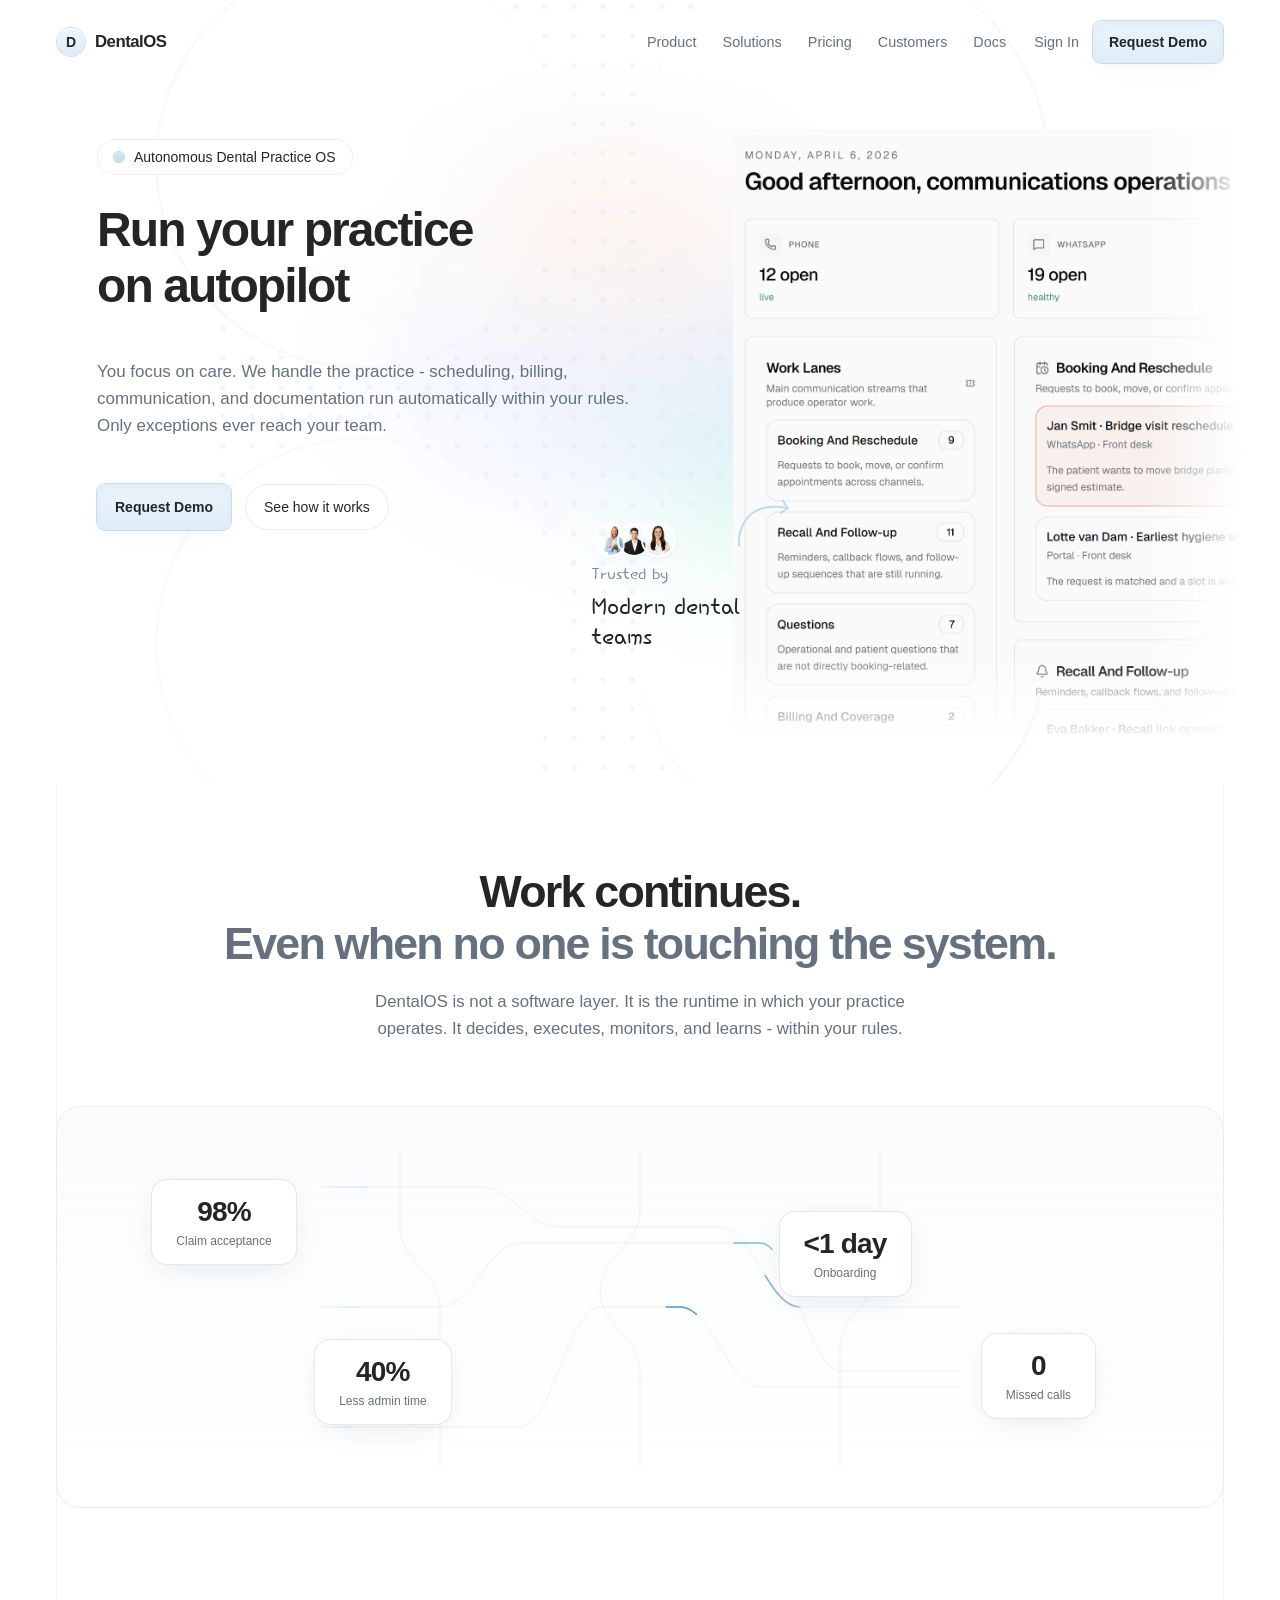
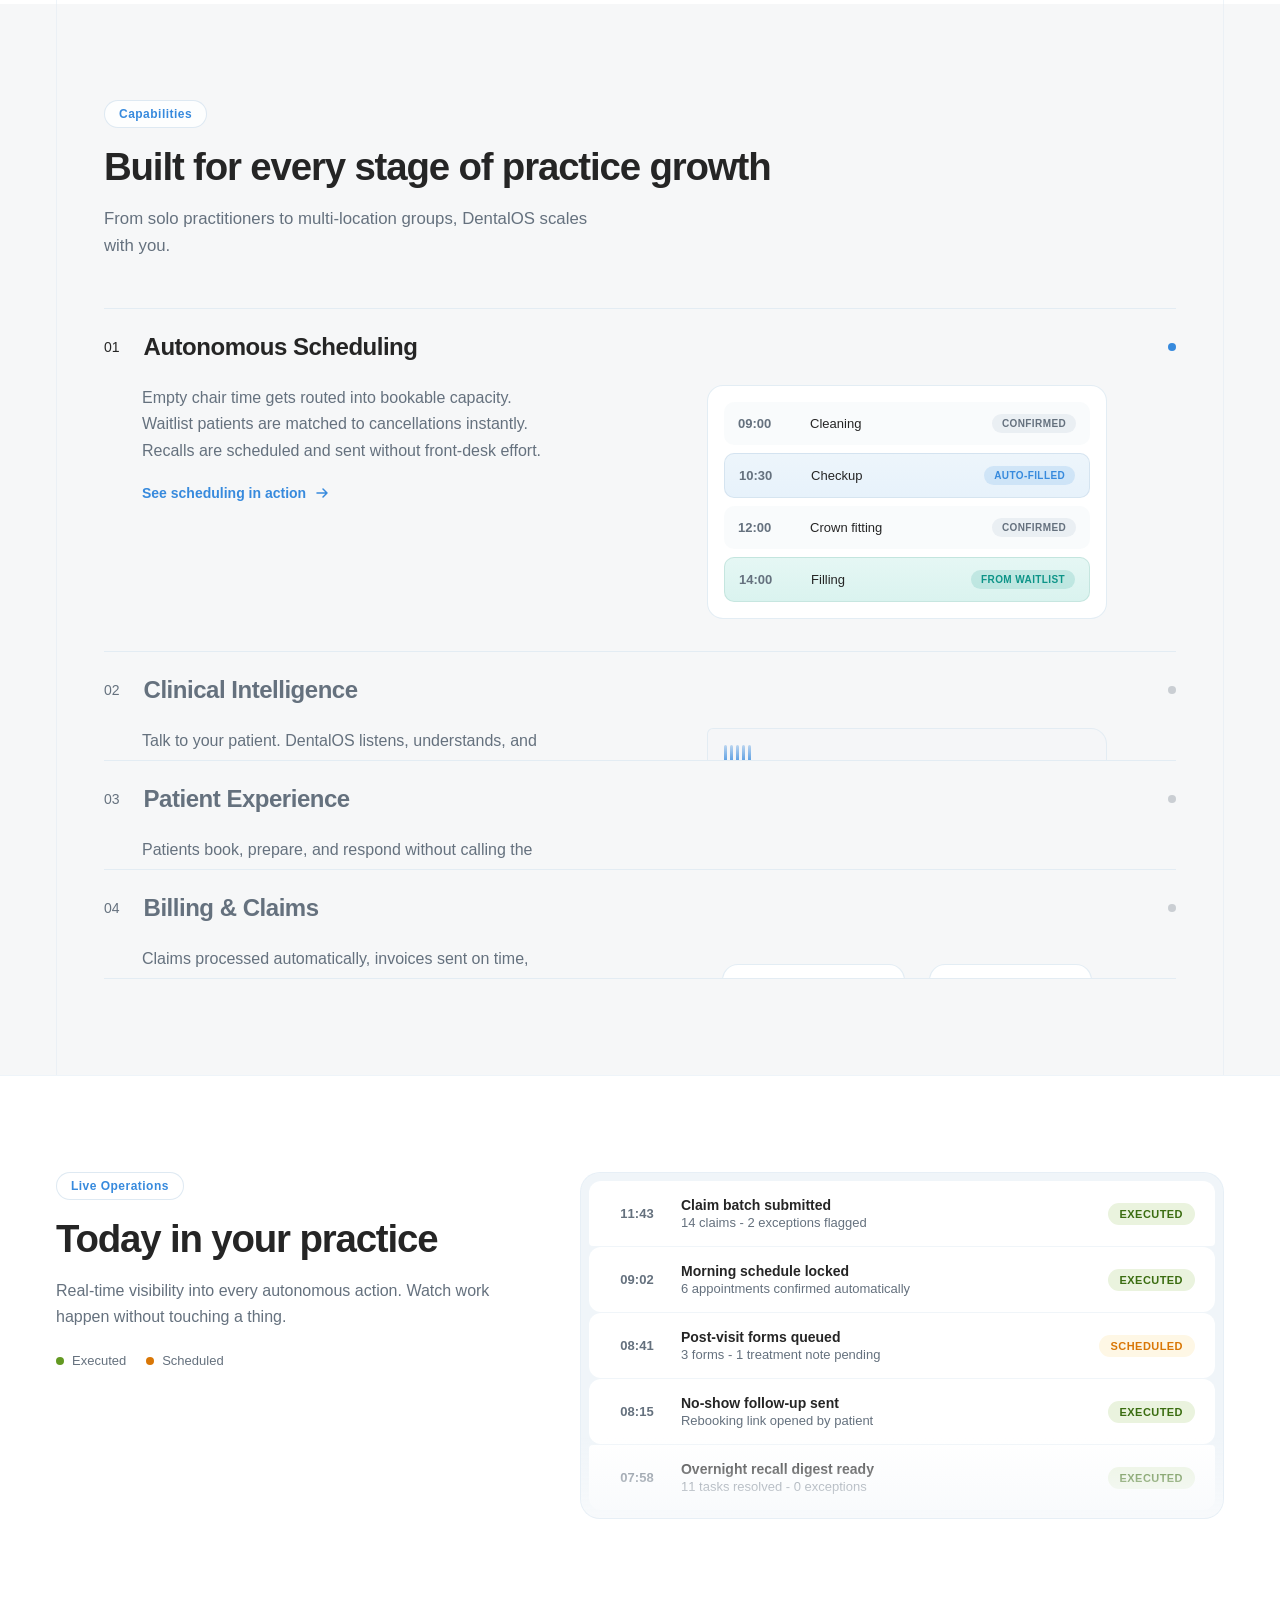
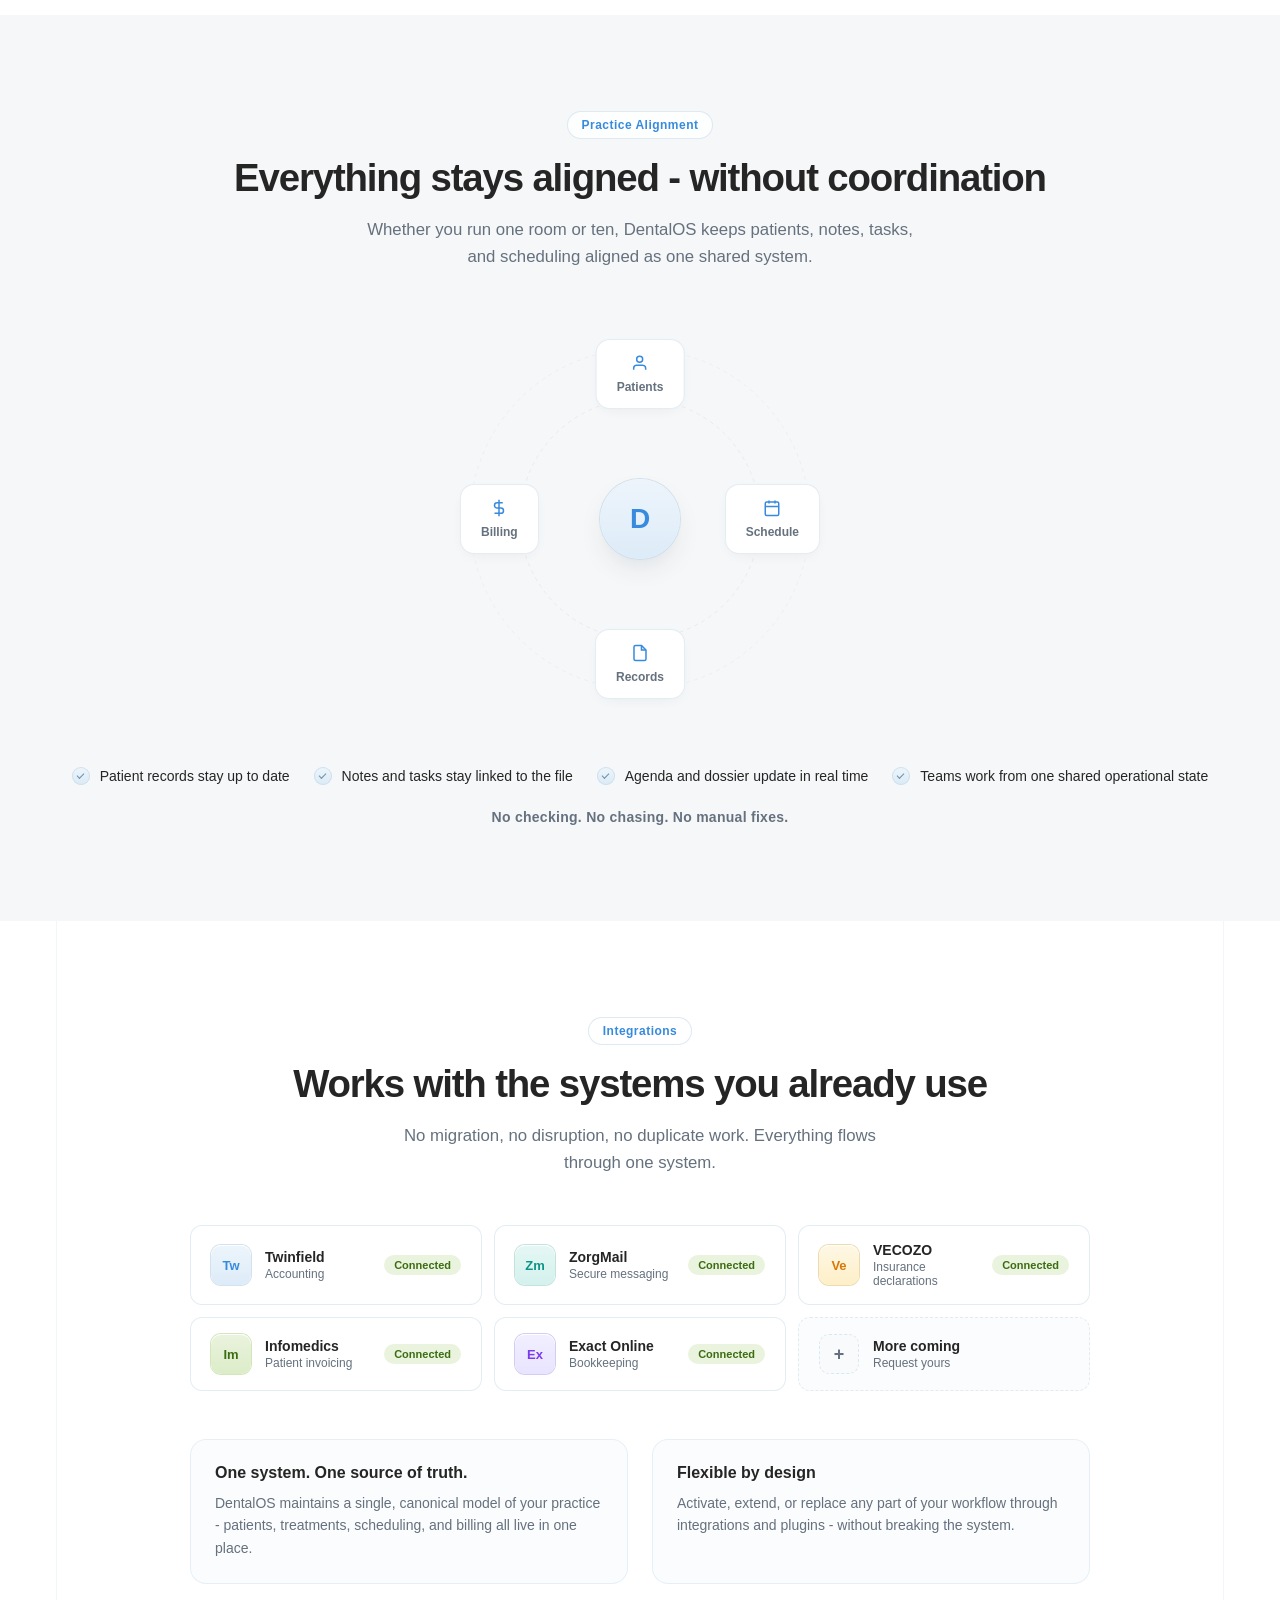
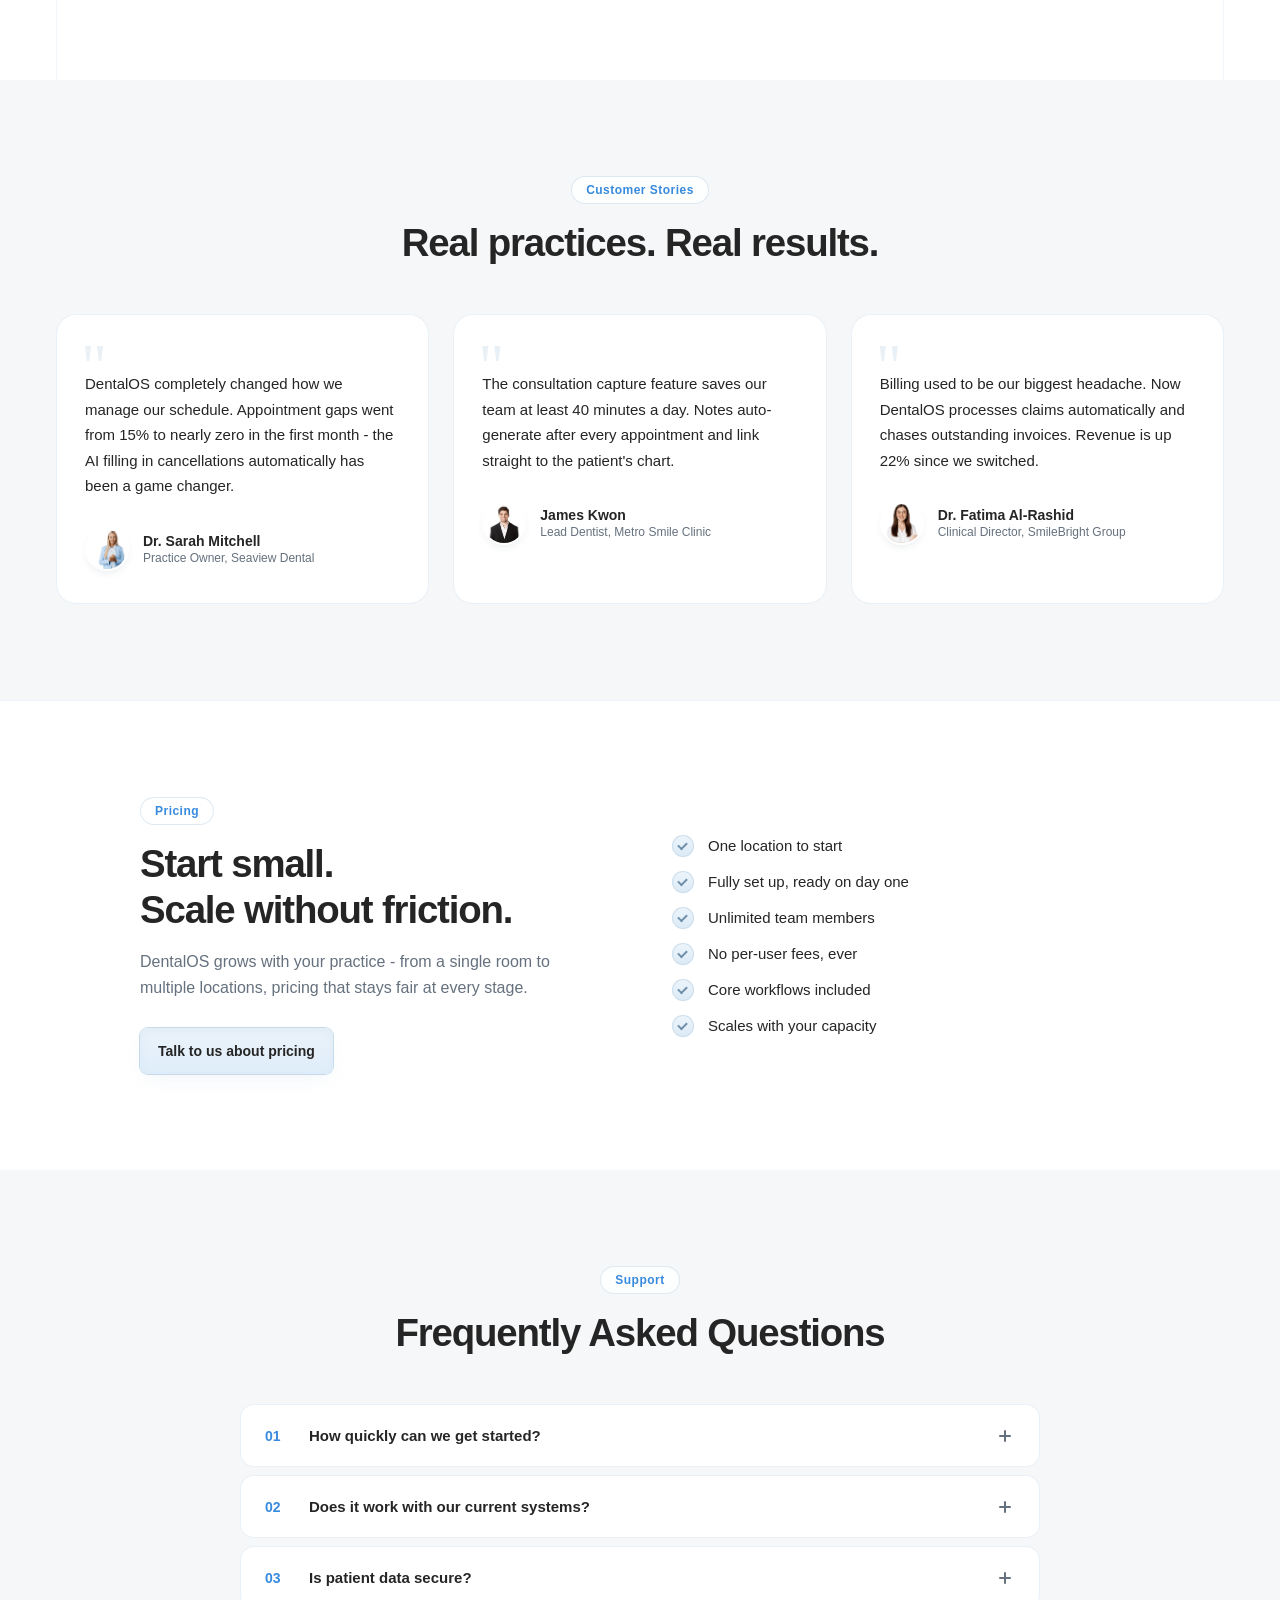
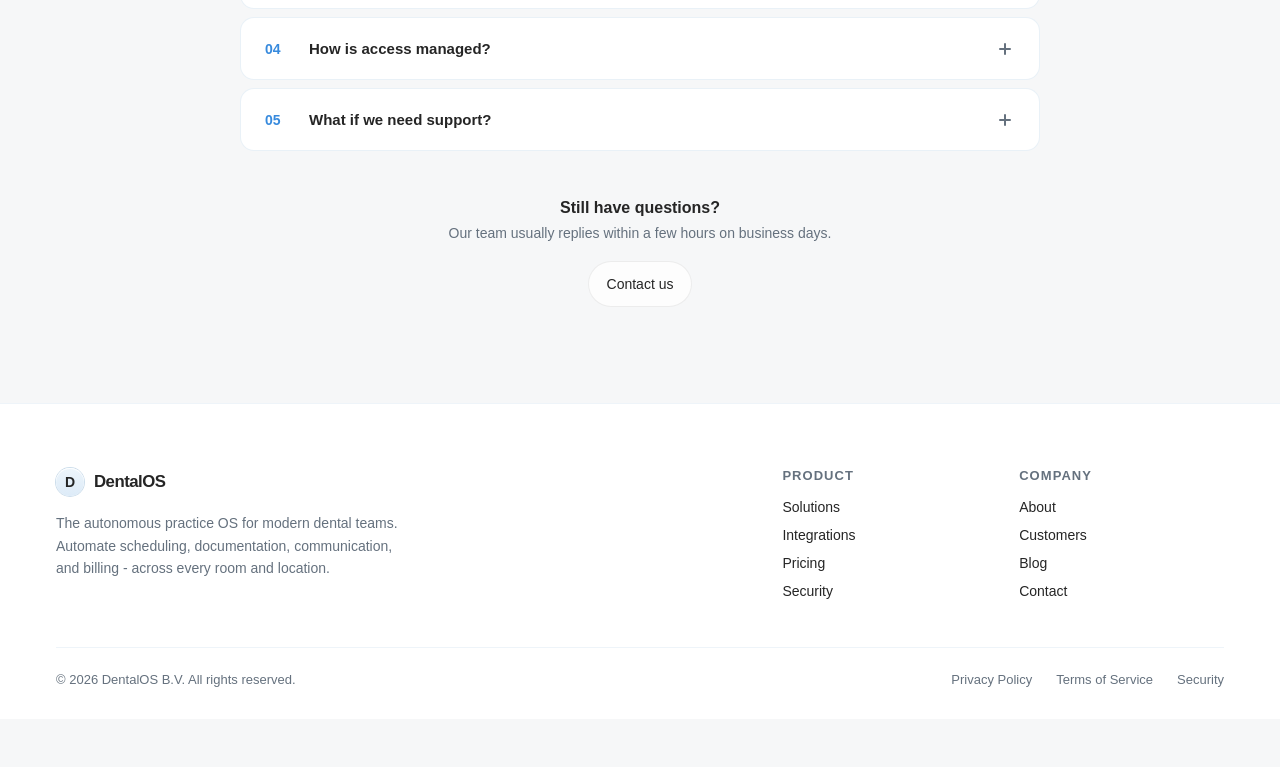
==== commit cd86ed80: "feat: redesign DentalOS landing page with premium aesthetics Add animated SVG connectors, sophistica" ====
--- a/index.html
+++ b/index.html
@@ -109,519 +109,502 @@
           </div>
         </section>
 
-        <!-- STATS SECTION -->
-        <section class="stats-section" id="stats">
-          <div class="stats-shell">
-            <div class="stats-grid" data-appear>
-              <div class="stat-card">
-                <div class="stat-value">98%</div>
-                <div class="stat-label">Claim acceptance rate</div>
-              </div>
-              <div class="stat-card">
-                <div class="stat-value">40%</div>
-                <div class="stat-label">Reduction in admin time</div>
-              </div>
-              <div class="stat-card">
-                <div class="stat-value">&lt; 1 day</div>
-                <div class="stat-label">Average onboarding time</div>
-              </div>
-              <div class="stat-card">
-                <div class="stat-value">0%</div>
-                <div class="stat-label">Missed calls with AI</div>
-              </div>
-            </div>
-          </div>
-        </section>
-
-        <!-- AUTONOMOUS WORKFLOWS - BENTO GRID -->
-        <section class="bento-section" id="product" aria-labelledby="bento-title">
-          <div class="bento-section__art" aria-hidden="true"></div>
-          <div class="bento-section__dots" aria-hidden="true"></div>
-
-          <div class="bento-shell">
-            <div class="bento-header" data-appear>
-              <div class="eyebrow-pill eyebrow-pill--center">
-                <span class="eyebrow-pill__icon" aria-hidden="true"></span>
-                <span>Autonomous Workflows</span>
-              </div>
-
-              <h2 class="bento-title" id="bento-title">
-                Work continues.<br />Even when no one is touching the system.
+        <!-- ============================================
+             PREMIUM SECTIONS START HERE
+             ============================================ -->
+
+        <!-- CONNECTOR PANEL SECTION - Animated Flow Lines -->
+        <section class="connector-section" id="product">
+          <div class="connector-section__border-left" aria-hidden="true"></div>
+          <div class="connector-section__border-right" aria-hidden="true"></div>
+          
+          <div class="connector-shell">
+            <div class="connector-header" data-appear>
+              <h2 class="connector-title">
+                Work continues.<br/>
+                <span class="text-muted">Even when no one is touching the system.</span>
               </h2>
-
-              <p class="bento-description">
+              <p class="connector-description">
                 DentalOS is not a software layer. It is the runtime in which your practice operates.
                 It decides, executes, monitors, and learns - within your rules.
               </p>
             </div>
 
-            <div class="bento-grid" data-appear>
-              <!-- Large Card - Schedule Filling -->
-              <article class="bento-card bento-card--large">
-                <div class="bento-card__icon">
-                  <svg width="24" height="24" viewBox="0 0 24 24" fill="none" stroke="currentColor" stroke-width="2" stroke-linecap="round" stroke-linejoin="round">
-                    <rect x="3" y="4" width="18" height="18" rx="2" ry="2"></rect>
-                    <line x1="16" y1="2" x2="16" y2="6"></line>
-                    <line x1="8" y1="2" x2="8" y2="6"></line>
-                    <line x1="3" y1="10" x2="21" y2="10"></line>
-                    <path d="M8 14h.01"></path>
-                    <path d="M12 14h.01"></path>
-                    <path d="M16 14h.01"></path>
-                    <path d="M8 18h.01"></path>
-                    <path d="M12 18h.01"></path>
-                  </svg>
-                </div>
-                <h3 class="bento-card__title">Open slots filled automatically</h3>
-                <p class="bento-card__body">
-                  Empty chair time gets routed into bookable capacity. Waitlist patients are matched to cancellations instantly.
+            <!-- Animated Flow Panel -->
+            <div class="connector-panel" data-appear>
+              <div class="connector-panel__visual">
+                <!-- SVG Animated Flow Lines -->
+                <svg class="flow-svg" viewBox="0 0 800 400" fill="none" xmlns="http://www.w3.org/2000/svg">
+                  <!-- Static base paths -->
+                  <path d="M0 50H200C240 50 260 100 300 100H500C540 100 560 200 600 200H800" stroke="currentColor" stroke-opacity="0.08"/>
+                  <path d="M0 200H150C190 200 210 120 250 120H550C590 120 610 280 650 280H800" stroke="currentColor" stroke-opacity="0.08"/>
+                  <path d="M0 350H250C290 350 310 200 350 200H450C490 200 510 300 550 300H800" stroke="currentColor" stroke-opacity="0.08"/>
+                  <path d="M100 0V100C100 140 150 160 150 200V400" stroke="currentColor" stroke-opacity="0.08"/>
+                  <path d="M400 0V80C400 120 350 140 350 180C350 220 400 240 400 280V400" stroke="currentColor" stroke-opacity="0.08"/>
+                  <path d="M700 0V150C700 190 650 210 650 250V400" stroke="currentColor" stroke-opacity="0.08"/>
+                  
+                  <!-- Animated flowing paths -->
+                  <path d="M0 50H200C240 50 260 100 300 100H500C540 100 560 200 600 200H800" 
+                        stroke="url(#flowGradient1)" 
+                        stroke-width="2" 
+                        stroke-linecap="round" 
+                        stroke-dasharray="60 540" 
+                        class="flow-path flow-path--1"/>
+                  <path d="M0 200H150C190 200 210 120 250 120H550C590 120 610 280 650 280H800" 
+                        stroke="url(#flowGradient2)" 
+                        stroke-width="2" 
+                        stroke-linecap="round" 
+                        stroke-dasharray="50 500" 
+                        class="flow-path flow-path--2"/>
+                  <path d="M0 350H250C290 350 310 200 350 200H450C490 200 510 300 550 300H800" 
+                        stroke="url(#flowGradient1)" 
+                        stroke-width="2" 
+                        stroke-linecap="round" 
+                        stroke-dasharray="40 480" 
+                        class="flow-path flow-path--3"/>
+                  
+                  <defs>
+                    <linearGradient id="flowGradient1" x1="0%" y1="0%" x2="100%" y2="0%">
+                      <stop offset="0%" stop-color="#378add" stop-opacity="0"/>
+                      <stop offset="50%" stop-color="#378add" stop-opacity="1"/>
+                      <stop offset="100%" stop-color="#378add" stop-opacity="0"/>
+                    </linearGradient>
+                    <linearGradient id="flowGradient2" x1="0%" y1="0%" x2="100%" y2="0%">
+                      <stop offset="0%" stop-color="#0d9488" stop-opacity="0"/>
+                      <stop offset="50%" stop-color="#0d9488" stop-opacity="0.8"/>
+                      <stop offset="100%" stop-color="#0d9488" stop-opacity="0"/>
+                    </linearGradient>
+                  </defs>
+                </svg>
+
+                <!-- Floating Stat Nodes -->
+                <div class="flow-node flow-node--1">
+                  <div class="flow-node__value">98%</div>
+                  <div class="flow-node__label">Claim acceptance</div>
+                </div>
+                <div class="flow-node flow-node--2">
+                  <div class="flow-node__value">40%</div>
+                  <div class="flow-node__label">Less admin time</div>
+                </div>
+                <div class="flow-node flow-node--3">
+                  <div class="flow-node__value">&lt;1 day</div>
+                  <div class="flow-node__label">Onboarding</div>
+                </div>
+                <div class="flow-node flow-node--4">
+                  <div class="flow-node__value">0</div>
+                  <div class="flow-node__label">Missed calls</div>
+                </div>
+              </div>
+            </div>
+          </div>
+        </section>
+
+        <!-- CAPABILITIES ACCORDION SECTION -->
+        <section class="capabilities-section" id="solutions">
+          <div class="capabilities-border-x" aria-hidden="true"></div>
+          
+          <div class="capabilities-shell">
+            <div class="capabilities-header" data-appear>
+              <span class="section-label">Capabilities</span>
+              <h2 class="capabilities-title">Built for every stage of practice growth</h2>
+              <p class="capabilities-description">
+                From solo practitioners to multi-location groups, DentalOS scales with you.
+              </p>
+            </div>
+
+            <div class="capabilities-accordion" data-appear>
+              <!-- Accordion Item 1 -->
+              <div class="accordion-item" data-expanded="true">
+                <button class="accordion-trigger">
+                  <span class="accordion-number">01</span>
+                  <h3 class="accordion-heading">Autonomous Scheduling</h3>
+                  <div class="accordion-indicator">
+                    <span class="accordion-dot"></span>
+                  </div>
+                </button>
+                <div class="accordion-content">
+                  <div class="accordion-grid">
+                    <div class="accordion-copy">
+                      <p>Empty chair time gets routed into bookable capacity. Waitlist patients are matched to cancellations instantly. Recalls are scheduled and sent without front-desk effort.</p>
+                      <a class="accordion-cta" href="#demo">
+                        <span>See scheduling in action</span>
+                        <svg width="16" height="16" viewBox="0 0 16 16" fill="none"><path d="M3 8h10M9 4l4 4-4 4" stroke="currentColor" stroke-width="1.5" stroke-linecap="round" stroke-linejoin="round"/></svg>
+                      </a>
+                    </div>
+                    <div class="accordion-visual">
+                      <div class="schedule-demo">
+                        <div class="schedule-row schedule-row--filled">
+                          <span class="schedule-time">09:00</span>
+                          <span class="schedule-type">Cleaning</span>
+                          <span class="schedule-status schedule-status--confirmed">Confirmed</span>
+                        </div>
+                        <div class="schedule-row schedule-row--auto">
+                          <span class="schedule-time">10:30</span>
+                          <span class="schedule-type">Checkup</span>
+                          <span class="schedule-status schedule-status--auto">Auto-filled</span>
+                        </div>
+                        <div class="schedule-row schedule-row--filled">
+                          <span class="schedule-time">12:00</span>
+                          <span class="schedule-type">Crown fitting</span>
+                          <span class="schedule-status schedule-status--confirmed">Confirmed</span>
+                        </div>
+                        <div class="schedule-row schedule-row--waitlist">
+                          <span class="schedule-time">14:00</span>
+                          <span class="schedule-type">Filling</span>
+                          <span class="schedule-status schedule-status--waitlist">From waitlist</span>
+                        </div>
+                      </div>
+                    </div>
+                  </div>
+                </div>
+              </div>
+
+              <!-- Accordion Item 2 -->
+              <div class="accordion-item">
+                <button class="accordion-trigger">
+                  <span class="accordion-number">02</span>
+                  <h3 class="accordion-heading">Clinical Intelligence</h3>
+                  <div class="accordion-indicator">
+                    <span class="accordion-dot"></span>
+                  </div>
+                </button>
+                <div class="accordion-content">
+                  <div class="accordion-grid">
+                    <div class="accordion-copy">
+                      <p>Talk to your patient. DentalOS listens, understands, and turns everything into structured output instantly. Clinical notes generated in real time, actions detected as you speak, referral letters drafted automatically.</p>
+                      <a class="accordion-cta" href="#demo">
+                        <span>Explore clinical features</span>
+                        <svg width="16" height="16" viewBox="0 0 16 16" fill="none"><path d="M3 8h10M9 4l4 4-4 4" stroke="currentColor" stroke-width="1.5" stroke-linecap="round" stroke-linejoin="round"/></svg>
+                      </a>
+                    </div>
+                    <div class="accordion-visual">
+                      <div class="clinical-demo">
+                        <div class="clinical-demo__speech">
+                          <div class="speech-waves">
+                            <span></span><span></span><span></span><span></span><span></span>
+                          </div>
+                          <p>"There's early decay on the lower right molar - let's book a filling in about three weeks."</p>
+                        </div>
+                        <div class="clinical-demo__action">
+                          <div class="action-icon-wrapper">
+                            <svg width="16" height="16" viewBox="0 0 24 24" fill="none" stroke="currentColor" stroke-width="2"><rect x="3" y="4" width="18" height="18" rx="2" ry="2"></rect><line x1="16" y1="2" x2="16" y2="6"></line><line x1="8" y1="2" x2="8" y2="6"></line></svg>
+                          </div>
+                          <div class="action-text">
+                            <strong>Schedule appointment detected</strong>
+                            <span>Filling - Lower right molar - 20 min</span>
+                          </div>
+                          <span class="action-check"></span>
+                        </div>
+                      </div>
+                    </div>
+                  </div>
+                </div>
+              </div>
+
+              <!-- Accordion Item 3 -->
+              <div class="accordion-item">
+                <button class="accordion-trigger">
+                  <span class="accordion-number">03</span>
+                  <h3 class="accordion-heading">Patient Experience</h3>
+                  <div class="accordion-indicator">
+                    <span class="accordion-dot"></span>
+                  </div>
+                </button>
+                <div class="accordion-content">
+                  <div class="accordion-grid">
+                    <div class="accordion-copy">
+                      <p>Patients book, prepare, and respond without calling the front desk. Online booking, digital intake before visits, WhatsApp reminders, and AI summaries of incoming calls - all automated.</p>
+                      <a class="accordion-cta" href="#demo">
+                        <span>See patient journey</span>
+                        <svg width="16" height="16" viewBox="0 0 16 16" fill="none"><path d="M3 8h10M9 4l4 4-4 4" stroke="currentColor" stroke-width="1.5" stroke-linecap="round" stroke-linejoin="round"/></svg>
+                      </a>
+                    </div>
+                    <div class="accordion-visual">
+                      <div class="journey-demo">
+                        <div class="journey-step-new">
+                          <span class="journey-marker">1</span>
+                          <span class="journey-label">Booking confirmed</span>
+                        </div>
+                        <div class="journey-line"></div>
+                        <div class="journey-step-new">
+                          <span class="journey-marker">2</span>
+                          <span class="journey-label">Intake sent</span>
+                        </div>
+                        <div class="journey-line"></div>
+                        <div class="journey-step-new journey-step-new--active">
+                          <span class="journey-marker">3</span>
+                          <span class="journey-label">Reminder delivered</span>
+                        </div>
+                        <div class="journey-line"></div>
+                        <div class="journey-step-new">
+                          <span class="journey-marker">4</span>
+                          <span class="journey-label">Ready for visit</span>
+                        </div>
+                      </div>
+                    </div>
+                  </div>
+                </div>
+              </div>
+
+              <!-- Accordion Item 4 -->
+              <div class="accordion-item">
+                <button class="accordion-trigger">
+                  <span class="accordion-number">04</span>
+                  <h3 class="accordion-heading">Billing & Claims</h3>
+                  <div class="accordion-indicator">
+                    <span class="accordion-dot"></span>
+                  </div>
+                </button>
+                <div class="accordion-content">
+                  <div class="accordion-grid">
+                    <div class="accordion-copy">
+                      <p>Claims processed automatically, invoices sent on time, and outstanding payments chased without manual intervention. Insurance declarations flow directly to VECOZO, accounting syncs with Twinfield.</p>
+                      <a class="accordion-cta" href="#demo">
+                        <span>Learn about billing</span>
+                        <svg width="16" height="16" viewBox="0 0 16 16" fill="none"><path d="M3 8h10M9 4l4 4-4 4" stroke="currentColor" stroke-width="1.5" stroke-linecap="round" stroke-linejoin="round"/></svg>
+                      </a>
+                    </div>
+                    <div class="accordion-visual">
+                      <div class="billing-demo">
+                        <div class="billing-stat">
+                          <span class="billing-stat__value">98%</span>
+                          <span class="billing-stat__label">First-pass acceptance</span>
+                        </div>
+                        <div class="billing-stat">
+                          <span class="billing-stat__value">+22%</span>
+                          <span class="billing-stat__label">Revenue increase</span>
+                        </div>
+                      </div>
+                    </div>
+                  </div>
+                </div>
+              </div>
+            </div>
+          </div>
+        </section>
+
+        <!-- LIVE FEED SECTION - Premium Scrolling Feed -->
+        <section class="livefeed-section">
+          <div class="livefeed-shell">
+            <div class="livefeed-layout" data-appear>
+              <div class="livefeed-copy">
+                <span class="section-label">Live Operations</span>
+                <h2 class="livefeed-title">Today in your practice</h2>
+                <p class="livefeed-description">
+                  Real-time visibility into every autonomous action. 
+                  Watch work happen without touching a thing.
                 </p>
-                <div class="bento-card__visual bento-visual--calendar">
-                  <div class="calendar-demo">
-                    <div class="calendar-slot calendar-slot--filled">09:00 - Cleaning</div>
-                    <div class="calendar-slot calendar-slot--auto">
-                      <span class="slot-badge">Auto-filled</span>
-                      10:30 - Checkup
-                    </div>
-                    <div class="calendar-slot calendar-slot--filled">12:00 - Crown</div>
-                    <div class="calendar-slot calendar-slot--auto">
-                      <span class="slot-badge">From waitlist</span>
-                      14:00 - Filling
-                    </div>
-                  </div>
-                </div>
-              </article>
-
-              <!-- Small Card - Recalls -->
-              <article class="bento-card bento-card--small">
-                <div class="bento-card__icon bento-card__icon--teal">
-                  <svg width="20" height="20" viewBox="0 0 24 24" fill="none" stroke="currentColor" stroke-width="2" stroke-linecap="round" stroke-linejoin="round">
-                    <path d="M21 15a2 2 0 0 1-2 2H7l-4 4V5a2 2 0 0 1 2-2h14a2 2 0 0 1 2 2z"></path>
-                  </svg>
-                </div>
-                <h3 class="bento-card__title">Recalls scheduled and sent</h3>
-                <p class="bento-card__body">Periodic follow-ups are planned without front-desk effort.</p>
-              </article>
-
-              <!-- Small Card - Rules -->
-              <article class="bento-card bento-card--small">
-                <div class="bento-card__icon bento-card__icon--amber">
-                  <svg width="20" height="20" viewBox="0 0 24 24" fill="none" stroke="currentColor" stroke-width="2" stroke-linecap="round" stroke-linejoin="round">
-                    <path d="M12 20h9"></path>
-                    <path d="M16.5 3.5a2.121 2.121 0 0 1 3 3L7 19l-4 1 1-4L16.5 3.5z"></path>
-                  </svg>
-                </div>
-                <h3 class="bento-card__title">Appointment rules applied</h3>
-                <p class="bento-card__body">Treatment type, duration, and timing stay consistent by workflow.</p>
-              </article>
-
-              <!-- Medium Card - Live Feed -->
-              <article class="bento-card bento-card--medium">
-                <div class="bento-card__header">
-                  <div class="bento-card__icon bento-card__icon--live">
-                    <span class="live-dot"></span>
-                  </div>
-                  <span class="bento-card__label">Live feed</span>
-                </div>
-                <h3 class="bento-card__title">Today in your practice</h3>
-                <div class="live-feed">
-                  <div class="feed-item">
-                    <span class="feed-time">11:43</span>
-                    <div class="feed-content">
+                <div class="livefeed-legend">
+                  <div class="legend-item">
+                    <span class="legend-dot legend-dot--executed"></span>
+                    <span>Executed</span>
+                  </div>
+                  <div class="legend-item">
+                    <span class="legend-dot legend-dot--scheduled"></span>
+                    <span>Scheduled</span>
+                  </div>
+                </div>
+              </div>
+              
+              <div class="livefeed-panel">
+                <div class="livefeed-mask"></div>
+                <div class="livefeed-scroll">
+                  <div class="feed-entry">
+                    <span class="feed-entry__time">11:43</span>
+                    <div class="feed-entry__content">
                       <strong>Claim batch submitted</strong>
                       <span>14 claims - 2 exceptions flagged</span>
                     </div>
-                    <span class="feed-status feed-status--done">Executed</span>
-                  </div>
-                  <div class="feed-item">
-                    <span class="feed-time">09:02</span>
-                    <div class="feed-content">
+                    <span class="feed-entry__status feed-entry__status--executed">Executed</span>
+                  </div>
+                  <div class="feed-entry">
+                    <span class="feed-entry__time">09:02</span>
+                    <div class="feed-entry__content">
                       <strong>Morning schedule locked</strong>
-                      <span>6 appointments confirmed</span>
-                    </div>
-                    <span class="feed-status feed-status--done">Executed</span>
-                  </div>
-                  <div class="feed-item">
-                    <span class="feed-time">08:15</span>
-                    <div class="feed-content">
+                      <span>6 appointments confirmed automatically</span>
+                    </div>
+                    <span class="feed-entry__status feed-entry__status--executed">Executed</span>
+                  </div>
+                  <div class="feed-entry">
+                    <span class="feed-entry__time">08:41</span>
+                    <div class="feed-entry__content">
+                      <strong>Post-visit forms queued</strong>
+                      <span>3 forms - 1 treatment note pending</span>
+                    </div>
+                    <span class="feed-entry__status feed-entry__status--scheduled">Scheduled</span>
+                  </div>
+                  <div class="feed-entry">
+                    <span class="feed-entry__time">08:15</span>
+                    <div class="feed-entry__content">
                       <strong>No-show follow-up sent</strong>
-                      <span>Rebooking link opened</span>
-                    </div>
-                    <span class="feed-status feed-status--pending">Scheduled</span>
-                  </div>
-                </div>
-              </article>
-
-              <!-- Wide Card - Waitlist -->
-              <article class="bento-card bento-card--wide">
-                <div class="bento-card__icon bento-card__icon--violet">
-                  <svg width="20" height="20" viewBox="0 0 24 24" fill="none" stroke="currentColor" stroke-width="2" stroke-linecap="round" stroke-linejoin="round">
-                    <path d="M17 21v-2a4 4 0 0 0-4-4H5a4 4 0 0 0-4 4v2"></path>
-                    <circle cx="9" cy="7" r="4"></circle>
-                    <path d="M23 21v-2a4 4 0 0 0-3-3.87"></path>
-                    <path d="M16 3.13a4 4 0 0 1 0 7.75"></path>
-                  </svg>
-                </div>
-                <h3 class="bento-card__title">Waitlist patients routed into cancellations</h3>
-                <p class="bento-card__body">
-                  Openings are offered automatically to the first matching patient. 
-                  No manual calls. No spreadsheet tracking.
-                </p>
-                <div class="waitlist-visual">
-                  <div class="waitlist-item">
-                    <div class="waitlist-avatar">JK</div>
-                    <div class="waitlist-info">
-                      <strong>James K.</strong>
-                      <span>Waiting for filling slot</span>
-                    </div>
-                    <div class="waitlist-action">Offered slot</div>
-                  </div>
-                  <div class="waitlist-item waitlist-item--matched">
-                    <div class="waitlist-avatar">SM</div>
-                    <div class="waitlist-info">
-                      <strong>Sarah M.</strong>
-                      <span>Crown appointment</span>
-                    </div>
-                    <div class="waitlist-action waitlist-action--success">Confirmed</div>
-                  </div>
-                </div>
-              </article>
+                      <span>Rebooking link opened by patient</span>
+                    </div>
+                    <span class="feed-entry__status feed-entry__status--executed">Executed</span>
+                  </div>
+                  <div class="feed-entry">
+                    <span class="feed-entry__time">07:58</span>
+                    <div class="feed-entry__content">
+                      <strong>Overnight recall digest ready</strong>
+                      <span>11 tasks resolved - 0 exceptions</span>
+                    </div>
+                    <span class="feed-entry__status feed-entry__status--executed">Executed</span>
+                  </div>
+                </div>
+              </div>
             </div>
           </div>
         </section>
 
-        <!-- PRACTICE ALIGNMENT SECTION -->
-        <section class="alignment-section" id="solutions" aria-labelledby="alignment-title">
-          <div class="alignment-art" aria-hidden="true"></div>
-          
-          <div class="alignment-shell">
-            <div class="alignment-content" data-appear>
-              <div class="alignment-copy">
-                <div class="eyebrow-pill">
-                  <span class="eyebrow-pill__icon" aria-hidden="true"></span>
-                  <span>Practice alignment</span>
-                </div>
-
-                <h2 class="alignment-title" id="alignment-title">
-                  Everything stays aligned - without coordination
-                </h2>
-
-                <p class="alignment-description">
+        <!-- ALIGNMENT SECTION - Central Hub Visual -->
+        <section class="alignment-new-section">
+          <div class="alignment-new-shell">
+            <div class="alignment-new-content" data-appear>
+              <div class="alignment-new-header">
+                <span class="section-label">Practice Alignment</span>
+                <h2 class="alignment-new-title">Everything stays aligned - without coordination</h2>
+                <p class="alignment-new-description">
                   Whether you run one room or ten, DentalOS keeps patients, notes, tasks, 
                   and scheduling aligned as one shared system.
                 </p>
-
-                <ul class="alignment-list">
-                  <li>Patient records stay up to date</li>
-                  <li>Notes and tasks stay linked to the file</li>
-                  <li>Agenda and dossier update in real time</li>
-                  <li>Teams work from one shared operational state</li>
-                </ul>
-
-                <div class="alignment-tagline">
-                  No checking. No chasing. No manual fixes.
-                </div>
-              </div>
-
-              <div class="alignment-visual">
-                <div class="sync-animation">
-                  <div class="sync-hub">
-                    <span>DentalOS</span>
-                  </div>
-                  <div class="sync-node sync-node--1">
-                    <svg width="16" height="16" viewBox="0 0 24 24" fill="none" stroke="currentColor" stroke-width="2"><path d="M20 21v-2a4 4 0 0 0-4-4H8a4 4 0 0 0-4 4v2"></path><circle cx="12" cy="7" r="4"></circle></svg>
-                    <span>Patients</span>
-                  </div>
-                  <div class="sync-node sync-node--2">
-                    <svg width="16" height="16" viewBox="0 0 24 24" fill="none" stroke="currentColor" stroke-width="2"><rect x="3" y="4" width="18" height="18" rx="2" ry="2"></rect><line x1="16" y1="2" x2="16" y2="6"></line><line x1="8" y1="2" x2="8" y2="6"></line><line x1="3" y1="10" x2="21" y2="10"></line></svg>
-                    <span>Schedule</span>
-                  </div>
-                  <div class="sync-node sync-node--3">
-                    <svg width="16" height="16" viewBox="0 0 24 24" fill="none" stroke="currentColor" stroke-width="2"><path d="M14 2H6a2 2 0 0 0-2 2v16a2 2 0 0 0 2 2h12a2 2 0 0 0 2-2V8z"></path><polyline points="14 2 14 8 20 8"></polyline></svg>
-                    <span>Documents</span>
-                  </div>
-                  <div class="sync-node sync-node--4">
-                    <svg width="16" height="16" viewBox="0 0 24 24" fill="none" stroke="currentColor" stroke-width="2"><line x1="12" y1="1" x2="12" y2="23"></line><path d="M17 5H9.5a3.5 3.5 0 0 0 0 7h5a3.5 3.5 0 0 1 0 7H6"></path></svg>
-                    <span>Billing</span>
-                  </div>
-                  <div class="sync-line sync-line--1"></div>
-                  <div class="sync-line sync-line--2"></div>
-                  <div class="sync-line sync-line--3"></div>
-                  <div class="sync-line sync-line--4"></div>
-                </div>
-              </div>
+              </div>
+
+              <div class="alignment-hub-visual">
+                <svg class="hub-svg" viewBox="0 0 400 400" fill="none" xmlns="http://www.w3.org/2000/svg">
+                  <!-- Orbital rings -->
+                  <circle cx="200" cy="200" r="120" stroke="currentColor" stroke-opacity="0.06" stroke-dasharray="4 4"/>
+                  <circle cx="200" cy="200" r="170" stroke="currentColor" stroke-opacity="0.04" stroke-dasharray="4 4"/>
+                  
+                  <!-- Animated connection lines -->
+                  <line x1="200" y1="200" x2="200" y2="80" stroke="url(#hubGrad)" stroke-width="2" class="hub-line hub-line--1"/>
+                  <line x1="200" y1="200" x2="320" y2="200" stroke="url(#hubGrad)" stroke-width="2" class="hub-line hub-line--2"/>
+                  <line x1="200" y1="200" x2="200" y2="320" stroke="url(#hubGrad)" stroke-width="2" class="hub-line hub-line--3"/>
+                  <line x1="200" y1="200" x2="80" y2="200" stroke="url(#hubGrad)" stroke-width="2" class="hub-line hub-line--4"/>
+                  
+                  <defs>
+                    <linearGradient id="hubGrad" x1="0%" y1="0%" x2="100%" y2="0%">
+                      <stop offset="0%" stop-color="#378add" stop-opacity="0.1"/>
+                      <stop offset="100%" stop-color="#378add" stop-opacity="0.6"/>
+                    </linearGradient>
+                  </defs>
+                </svg>
+
+                <!-- Central Hub -->
+                <div class="hub-center">
+                  <span class="hub-logo">D</span>
+                </div>
+
+                <!-- Orbiting Nodes -->
+                <div class="hub-node hub-node--top">
+                  <svg width="18" height="18" viewBox="0 0 24 24" fill="none" stroke="currentColor" stroke-width="2"><path d="M20 21v-2a4 4 0 0 0-4-4H8a4 4 0 0 0-4 4v2"></path><circle cx="12" cy="7" r="4"></circle></svg>
+                  <span>Patients</span>
+                </div>
+                <div class="hub-node hub-node--right">
+                  <svg width="18" height="18" viewBox="0 0 24 24" fill="none" stroke="currentColor" stroke-width="2"><rect x="3" y="4" width="18" height="18" rx="2" ry="2"></rect><line x1="16" y1="2" x2="16" y2="6"></line><line x1="8" y1="2" x2="8" y2="6"></line><line x1="3" y1="10" x2="21" y2="10"></line></svg>
+                  <span>Schedule</span>
+                </div>
+                <div class="hub-node hub-node--bottom">
+                  <svg width="18" height="18" viewBox="0 0 24 24" fill="none" stroke="currentColor" stroke-width="2"><path d="M14 2H6a2 2 0 0 0-2 2v16a2 2 0 0 0 2 2h12a2 2 0 0 0 2-2V8z"></path><polyline points="14 2 14 8 20 8"></polyline></svg>
+                  <span>Records</span>
+                </div>
+                <div class="hub-node hub-node--left">
+                  <svg width="18" height="18" viewBox="0 0 24 24" fill="none" stroke="currentColor" stroke-width="2"><line x1="12" y1="1" x2="12" y2="23"></line><path d="M17 5H9.5a3.5 3.5 0 0 0 0 7h5a3.5 3.5 0 0 1 0 7H6"></path></svg>
+                  <span>Billing</span>
+                </div>
+              </div>
+
+              <div class="alignment-features">
+                <div class="alignment-feature">
+                  <span class="feature-check"></span>
+                  <span>Patient records stay up to date</span>
+                </div>
+                <div class="alignment-feature">
+                  <span class="feature-check"></span>
+                  <span>Notes and tasks stay linked to the file</span>
+                </div>
+                <div class="alignment-feature">
+                  <span class="feature-check"></span>
+                  <span>Agenda and dossier update in real time</span>
+                </div>
+                <div class="alignment-feature">
+                  <span class="feature-check"></span>
+                  <span>Teams work from one shared operational state</span>
+                </div>
+              </div>
+
+              <p class="alignment-tagline-new">No checking. No chasing. No manual fixes.</p>
             </div>
           </div>
         </section>
 
-        <!-- PATIENT EXPERIENCE SECTION -->
-        <section class="patient-section" id="patient-experience" aria-labelledby="patient-title">
-          <div class="patient-shell">
-            <div class="patient-header" data-appear>
-              <div class="eyebrow-pill eyebrow-pill--center">
-                <span class="eyebrow-pill__icon" aria-hidden="true"></span>
-                <span>Patient experience</span>
-              </div>
-
-              <h2 class="patient-title" id="patient-title">
-                Patients book, prepare, and respond<br />without calling the front desk
-              </h2>
-
-              <p class="patient-description">
-                From online booking to intake and reminders, DentalOS keeps the patient journey 
-                moving before your team ever has to intervene.
-              </p>
-            </div>
-
-            <div class="patient-grid" data-appear>
-              <article class="patient-card">
-                <div class="patient-card__icon">
-                  <svg width="24" height="24" viewBox="0 0 24 24" fill="none" stroke="currentColor" stroke-width="2" stroke-linecap="round" stroke-linejoin="round">
-                    <rect x="3" y="4" width="18" height="18" rx="2" ry="2"></rect>
-                    <line x1="16" y1="2" x2="16" y2="6"></line>
-                    <line x1="8" y1="2" x2="8" y2="6"></line>
-                    <line x1="3" y1="10" x2="21" y2="10"></line>
-                  </svg>
-                </div>
-                <h3>Online booking</h3>
-                <p>Patients can book available appointments without calling the practice.</p>
-              </article>
-
-              <article class="patient-card">
-                <div class="patient-card__icon patient-card__icon--teal">
-                  <svg width="24" height="24" viewBox="0 0 24 24" fill="none" stroke="currentColor" stroke-width="2" stroke-linecap="round" stroke-linejoin="round">
-                    <path d="M14 2H6a2 2 0 0 0-2 2v16a2 2 0 0 0 2 2h12a2 2 0 0 0 2-2V8z"></path>
-                    <polyline points="14 2 14 8 20 8"></polyline>
-                    <line x1="16" y1="13" x2="8" y2="13"></line>
-                    <line x1="16" y1="17" x2="8" y2="17"></line>
-                  </svg>
-                </div>
-                <h3>Digital intake before the visit</h3>
-                <p>Forms and medical questions are completed before arrival.</p>
-              </article>
-
-              <article class="patient-card">
-                <div class="patient-card__icon patient-card__icon--green">
-                  <svg width="24" height="24" viewBox="0 0 24 24" fill="none" stroke="currentColor" stroke-width="2" stroke-linecap="round" stroke-linejoin="round">
-                    <path d="M21 15a2 2 0 0 1-2 2H7l-4 4V5a2 2 0 0 1 2-2h14a2 2 0 0 1 2 2z"></path>
-                  </svg>
-                </div>
-                <h3>WhatsApp reminders and updates</h3>
-                <p>Reminders, confirmations, and follow-ups are delivered automatically.</p>
-              </article>
-
-              <article class="patient-card">
-                <div class="patient-card__icon patient-card__icon--amber">
-                  <svg width="24" height="24" viewBox="0 0 24 24" fill="none" stroke="currentColor" stroke-width="2" stroke-linecap="round" stroke-linejoin="round">
-                    <path d="M22 16.92v3a2 2 0 0 1-2.18 2 19.79 19.79 0 0 1-8.63-3.07 19.5 19.5 0 0 1-6-6 19.79 19.79 0 0 1-3.07-8.67A2 2 0 0 1 4.11 2h3a2 2 0 0 1 2 1.72"></path>
-                    <polyline points="7 7 12 12 17 7"></polyline>
-                  </svg>
-                </div>
-                <h3>AI summaries of incoming calls</h3>
-                <p>Phone conversations are captured as usable operational context.</p>
-              </article>
-            </div>
-
-            <!-- Before the Visit Timeline -->
-            <div class="journey-timeline" data-appear>
-              <div class="journey-header">
-                <h3>Before the visit</h3>
-                <p>What happens automatically before a patient arrives</p>
-              </div>
-              <div class="journey-steps">
-                <div class="journey-step">
-                  <div class="journey-step__marker">1</div>
-                  <div class="journey-step__content">
-                    <strong>Booking confirmed instantly</strong>
-                  </div>
-                </div>
-                <div class="journey-connector"></div>
-                <div class="journey-step">
-                  <div class="journey-step__marker">2</div>
-                  <div class="journey-step__content">
-                    <strong>Pre-visit intake sent</strong>
-                  </div>
-                </div>
-                <div class="journey-connector"></div>
-                <div class="journey-step">
-                  <div class="journey-step__marker">3</div>
-                  <div class="journey-step__content">
-                    <strong>Reminder delivered automatically</strong>
-                  </div>
-                </div>
-                <div class="journey-connector"></div>
-                <div class="journey-step">
-                  <div class="journey-step__marker">4</div>
-                  <div class="journey-step__content">
-                    <strong>Call summary attached to the file</strong>
-                  </div>
-                </div>
-              </div>
-            </div>
-          </div>
-        </section>
-
-        <!-- CLINICAL INTELLIGENCE SECTION -->
-        <section class="clinical-new-section" id="clinical" aria-labelledby="clinical-new-title">
-          <div class="clinical-new-art" aria-hidden="true"></div>
-          <div class="clinical-new-shell">
-            <div class="clinical-new-layout" data-appear>
-              <div class="clinical-new-copy">
-                <div class="eyebrow-pill">
-                  <span class="clinical-eyebrow__emoji" aria-hidden="true">&#129504;</span>
-                  <span>Clinical Intelligence</span>
-                </div>
-
-                <h2 class="clinical-new-title" id="clinical-new-title">
-                  Every conversation becomes structured work
-                </h2>
-
-                <p class="clinical-new-description">
-                  Talk to your patient. DentalOS listens, understands, and turns everything into 
-                  structured output instantly. No typing. No afterwork. No lost details.
-                </p>
-
-                <ul class="clinical-features">
-                  <li>Conversations captured automatically</li>
-                  <li>Clinical notes generated in real time</li>
-                  <li>Actions detected as you speak</li>
-                  <li>Referral letters drafted automatically</li>
-                  <li>Treatment plans suggested from the consult</li>
-                </ul>
-
-                <div class="clinical-badges">
-                  <span class="clinical-badge clinical-badge--secure">
-                    <span class="badge-dot badge-dot--green"></span>
-                    100% privacy-safe
-                  </span>
-                  <span class="clinical-badge">
-                    <span class="badge-dot badge-dot--red"></span>
-                    Live recording
-                  </span>
-                  <span class="clinical-badge">GDPR compliant</span>
-                </div>
-              </div>
-
-              <div class="clinical-new-visual">
-                <div class="consult-card">
-                  <div class="consult-card__header">
-                    <div class="patient-info">
-                      <div class="patient-avatar">JD</div>
-                      <div class="patient-details">
-                        <strong>Jan de Vries</strong>
-                        <span>DOB 12-03-1985</span>
-                      </div>
-                    </div>
-                    <span class="consult-date">05-04-2026</span>
-                  </div>
-                  
-                  <div class="consult-speech">
-                    <div class="speech-indicator">
-                      <span class="speech-wave"></span>
-                      <span class="speech-wave"></span>
-                      <span class="speech-wave"></span>
-                    </div>
-                    <p>"There's early decay on the lower right molar - let's book a filling in about three weeks."</p>
-                  </div>
-
-                  <div class="detected-actions">
-                    <div class="actions-label">Detected actions</div>
-                    <div class="action-item">
-                      <span class="action-icon">
-                        <svg width="16" height="16" viewBox="0 0 24 24" fill="none" stroke="currentColor" stroke-width="2"><rect x="3" y="4" width="18" height="18" rx="2" ry="2"></rect><line x1="16" y1="2" x2="16" y2="6"></line><line x1="8" y1="2" x2="8" y2="6"></line></svg>
-                      </span>
-                      <div class="action-content">
-                        <strong>Schedule appointment</strong>
-                        <span>Filling - Lower right molar - 20 min</span>
-                      </div>
-                      <span class="action-status"></span>
-                    </div>
-                  </div>
-
-                  <div class="consult-tags">
-                    <span class="tag tag--blue">Filling</span>
-                    <span class="tag tag--amber">Caries</span>
-                    <span class="tag tag--gray">Crown</span>
-                  </div>
-                </div>
-              </div>
-            </div>
-          </div>
-        </section>
-
-        <!-- INTEGRATIONS SECTION -->
-        <section class="integrations-section" id="integrations" aria-labelledby="integrations-title">
-          <div class="integrations-shell">
-            <div class="integrations-header" data-appear>
-              <div class="eyebrow-pill eyebrow-pill--center">
-                <span class="eyebrow-pill__icon" aria-hidden="true"></span>
-                <span>Integrations</span>
-              </div>
-
-              <h2 class="integrations-title" id="integrations-title">
-                Works with the systems you already use
-              </h2>
-
-              <p class="integrations-description">
+        <!-- INTEGRATIONS SECTION - Premium Grid -->
+        <section class="integrations-new-section" id="integrations">
+          <div class="integrations-new-border" aria-hidden="true"></div>
+          
+          <div class="integrations-new-shell">
+            <div class="integrations-new-header" data-appear>
+              <span class="section-label">Integrations</span>
+              <h2 class="integrations-new-title">Works with the systems you already use</h2>
+              <p class="integrations-new-description">
                 No migration, no disruption, no duplicate work. Everything flows through one system.
               </p>
             </div>
 
-            <div class="integrations-grid" data-appear>
-              <div class="integration-card integration-card--connected">
-                <div class="integration-icon">Tw</div>
-                <div class="integration-info">
+            <div class="integrations-new-grid" data-appear>
+              <div class="integration-new-card">
+                <div class="integration-new-icon">Tw</div>
+                <div class="integration-new-info">
                   <strong>Twinfield</strong>
                   <span>Accounting</span>
                 </div>
-                <span class="integration-status">Connected</span>
-              </div>
-              <div class="integration-card integration-card--connected">
-                <div class="integration-icon integration-icon--teal">Zm</div>
-                <div class="integration-info">
+                <span class="integration-new-status">Connected</span>
+              </div>
+              <div class="integration-new-card">
+                <div class="integration-new-icon integration-new-icon--teal">Zm</div>
+                <div class="integration-new-info">
                   <strong>ZorgMail</strong>
                   <span>Secure messaging</span>
                 </div>
-                <span class="integration-status">Connected</span>
-              </div>
-              <div class="integration-card integration-card--connected">
-                <div class="integration-icon integration-icon--amber">Ve</div>
-                <div class="integration-info">
+                <span class="integration-new-status">Connected</span>
+              </div>
+              <div class="integration-new-card">
+                <div class="integration-new-icon integration-new-icon--amber">Ve</div>
+                <div class="integration-new-info">
                   <strong>VECOZO</strong>
                   <span>Insurance declarations</span>
                 </div>
-                <span class="integration-status">Connected</span>
-              </div>
-              <div class="integration-card integration-card--connected">
-                <div class="integration-icon integration-icon--green">Im</div>
-                <div class="integration-info">
+                <span class="integration-new-status">Connected</span>
+              </div>
+              <div class="integration-new-card">
+                <div class="integration-new-icon integration-new-icon--green">Im</div>
+                <div class="integration-new-info">
                   <strong>Infomedics</strong>
                   <span>Patient invoicing</span>
                 </div>
-                <span class="integration-status">Connected</span>
-              </div>
-              <div class="integration-card integration-card--connected">
-                <div class="integration-icon integration-icon--violet">Ex</div>
-                <div class="integration-info">
+                <span class="integration-new-status">Connected</span>
+              </div>
+              <div class="integration-new-card">
+                <div class="integration-new-icon integration-new-icon--violet">Ex</div>
+                <div class="integration-new-info">
                   <strong>Exact Online</strong>
                   <span>Bookkeeping</span>
                 </div>
-                <span class="integration-status">Connected</span>
-              </div>
-              <div class="integration-card integration-card--more">
-                <div class="integration-icon integration-icon--plus">+</div>
-                <div class="integration-info">
-                  <strong>More integrations coming</strong>
+                <span class="integration-new-status">Connected</span>
+              </div>
+              <div class="integration-new-card integration-new-card--ghost">
+                <div class="integration-new-icon integration-new-icon--ghost">+</div>
+                <div class="integration-new-info">
+                  <strong>More coming</strong>
                   <span>Request yours</span>
                 </div>
               </div>
             </div>
 
-            <div class="integrations-features" data-appear>
-              <div class="int-feature">
+            <div class="integrations-principles" data-appear>
+              <div class="principle-card">
                 <h4>One system. One source of truth.</h4>
                 <p>DentalOS maintains a single, canonical model of your practice - patients, treatments, scheduling, and billing all live in one place.</p>
               </div>
-              <div class="int-feature">
+              <div class="principle-card">
                 <h4>Flexible by design</h4>
                 <p>Activate, extend, or replace any part of your workflow through integrations and plugins - without breaking the system.</p>
               </div>
@@ -629,89 +612,21 @@
           </div>
         </section>
 
-        <!-- PRICING SECTION -->
-        <section class="pricing-section" id="pricing" aria-labelledby="pricing-title">
-          <div class="pricing-art" aria-hidden="true"></div>
-          <div class="pricing-shell">
-            <div class="pricing-header" data-appear>
-              <div class="eyebrow-pill eyebrow-pill--center">
-                <span class="eyebrow-pill__icon" aria-hidden="true"></span>
-                <span>Pricing</span>
-              </div>
-
-              <h2 class="pricing-title" id="pricing-title">
-                Start small.<br />Scale without friction.
-              </h2>
-
-              <p class="pricing-description">
-                DentalOS grows with your practice - from a single room to multiple locations, 
-                pricing that stays fair at every stage.
-              </p>
-            </div>
-
-            <div class="pricing-card" data-appear>
-              <div class="pricing-card__content">
-                <ul class="pricing-features">
-                  <li>
-                    <span class="check-icon"></span>
-                    One location to start
-                  </li>
-                  <li>
-                    <span class="check-icon"></span>
-                    Fully set up, ready on day one
-                  </li>
-                  <li>
-                    <span class="check-icon"></span>
-                    Unlimited team members
-                  </li>
-                  <li>
-                    <span class="check-icon"></span>
-                    No per-user fees, ever
-                  </li>
-                  <li>
-                    <span class="check-icon"></span>
-                    Core workflows included
-                  </li>
-                  <li>
-                    <span class="check-icon"></span>
-                    Scales with your capacity
-                  </li>
-                </ul>
-                <div class="pricing-cta">
-                  <a class="primary-cta primary-cta--hero" href="#demo">
-                    <span>Talk to us about pricing</span>
-                    <span>Talk to us about pricing</span>
-                  </a>
-                </div>
-              </div>
-            </div>
-          </div>
-        </section>
-
         <!-- TESTIMONIALS SECTION -->
-        <section class="testimonials-section" id="customers" aria-labelledby="testimonials-title">
-          <div class="testimonials-shell">
-            <div class="testimonials-header" data-appear>
-              <div class="eyebrow-pill eyebrow-pill--center">
-                <span class="eyebrow-pill__icon" aria-hidden="true"></span>
-                <span>Customer stories</span>
-              </div>
-
-              <h2 class="testimonials-title" id="testimonials-title">
-                Real practices. Real results.
-              </h2>
-
-              <p class="testimonials-description">
-                Here's what dental teams say after switching to DentalOS.
-              </p>
-            </div>
-
-            <div class="testimonials-grid" data-appear>
-              <article class="testimonial-card">
+        <section class="testimonials-new-section" id="customers">
+          <div class="testimonials-new-shell">
+            <div class="testimonials-new-header" data-appear>
+              <span class="section-label">Customer Stories</span>
+              <h2 class="testimonials-new-title">Real practices. Real results.</h2>
+            </div>
+
+            <div class="testimonials-new-grid" data-appear>
+              <article class="testimonial-new-card">
+                <div class="testimonial-quote-mark">"</div>
                 <blockquote>
-                  "DentalOS completely changed how we manage our schedule. Appointment gaps went from 15% to nearly zero in the first month - the AI filling in cancellations automatically has been a game changer."
+                  DentalOS completely changed how we manage our schedule. Appointment gaps went from 15% to nearly zero in the first month - the AI filling in cancellations automatically has been a game changer.
                 </blockquote>
-                <div class="testimonial-author">
+                <div class="testimonial-new-author">
                   <img src="./images/droxy-ai/Pp0V82v2jiZAOyulnuAEsCmv8.png" alt="Dr. Sarah Mitchell" />
                   <div>
                     <strong>Dr. Sarah Mitchell</strong>
@@ -720,11 +635,12 @@
                 </div>
               </article>
 
-              <article class="testimonial-card">
+              <article class="testimonial-new-card">
+                <div class="testimonial-quote-mark">"</div>
                 <blockquote>
-                  "The consultation capture feature saves our team at least 40 minutes a day. Notes auto-generate after every appointment and link straight to the patient's chart."
+                  The consultation capture feature saves our team at least 40 minutes a day. Notes auto-generate after every appointment and link straight to the patient's chart.
                 </blockquote>
-                <div class="testimonial-author">
+                <div class="testimonial-new-author">
                   <img src="./images/droxy-ai/czuyHhAeU75b3z4IY1npDJyXlRg.png" alt="James Kwon" />
                   <div>
                     <strong>James Kwon</strong>
@@ -733,11 +649,12 @@
                 </div>
               </article>
 
-              <article class="testimonial-card">
+              <article class="testimonial-new-card">
+                <div class="testimonial-quote-mark">"</div>
                 <blockquote>
-                  "Billing used to be our biggest headache. Now DentalOS processes claims automatically and chases outstanding invoices without anyone on our team having to think about it. Revenue is up 22%."
+                  Billing used to be our biggest headache. Now DentalOS processes claims automatically and chases outstanding invoices. Revenue is up 22% since we switched.
                 </blockquote>
-                <div class="testimonial-author">
+                <div class="testimonial-new-author">
                   <img src="./images/droxy-ai/TVyaTL93duwHQvHvsOuNzL2ck.png" alt="Dr. Fatima Al-Rashid" />
                   <div>
                     <strong>Dr. Fatima Al-Rashid</strong>
@@ -749,62 +666,109 @@
           </div>
         </section>
 
+        <!-- PRICING SECTION -->
+        <section class="pricing-new-section" id="pricing">
+          <div class="pricing-new-shell">
+            <div class="pricing-new-content" data-appear>
+              <div class="pricing-new-copy">
+                <span class="section-label">Pricing</span>
+                <h2 class="pricing-new-title">Start small.<br/>Scale without friction.</h2>
+                <p class="pricing-new-description">
+                  DentalOS grows with your practice - from a single room to multiple locations, 
+                  pricing that stays fair at every stage.
+                </p>
+                <a class="primary-cta primary-cta--hero" href="#demo">
+                  <span>Talk to us about pricing</span>
+                  <span>Talk to us about pricing</span>
+                </a>
+              </div>
+              
+              <div class="pricing-new-features">
+                <div class="pricing-feature-row">
+                  <span class="pricing-check"></span>
+                  <span>One location to start</span>
+                </div>
+                <div class="pricing-feature-row">
+                  <span class="pricing-check"></span>
+                  <span>Fully set up, ready on day one</span>
+                </div>
+                <div class="pricing-feature-row">
+                  <span class="pricing-check"></span>
+                  <span>Unlimited team members</span>
+                </div>
+                <div class="pricing-feature-row">
+                  <span class="pricing-check"></span>
+                  <span>No per-user fees, ever</span>
+                </div>
+                <div class="pricing-feature-row">
+                  <span class="pricing-check"></span>
+                  <span>Core workflows included</span>
+                </div>
+                <div class="pricing-feature-row">
+                  <span class="pricing-check"></span>
+                  <span>Scales with your capacity</span>
+                </div>
+              </div>
+            </div>
+          </div>
+        </section>
+
         <!-- FAQ SECTION -->
-        <section class="faq-section" id="support" aria-labelledby="faq-title">
-          <div class="faq-shell">
-            <div class="faq-header" data-appear>
-              <div class="eyebrow-pill eyebrow-pill--center">
-                <span class="eyebrow-pill__icon" aria-hidden="true"></span>
-                <span>Support</span>
-              </div>
-
-              <h2 class="faq-title" id="faq-title">Frequently Asked Questions</h2>
-              <p class="faq-description">Everything you need to know about running your practice with DentalOS.</p>
-            </div>
-
-            <div class="faq-grid" data-appear>
-              <details class="faq-item">
+        <section class="faq-new-section" id="support">
+          <div class="faq-new-shell">
+            <div class="faq-new-header" data-appear>
+              <span class="section-label">Support</span>
+              <h2 class="faq-new-title">Frequently Asked Questions</h2>
+            </div>
+
+            <div class="faq-new-grid" data-appear>
+              <details class="faq-new-item">
                 <summary>
-                  <span class="faq-number">01</span>
-                  <span class="faq-question">How quickly can we get started?</span>
+                  <span class="faq-new-number">01</span>
+                  <span class="faq-new-question">How quickly can we get started?</span>
+                  <span class="faq-new-icon"></span>
                 </summary>
                 <p>Most practices are live within one working day. We handle setup, data import, and configuration.</p>
               </details>
 
-              <details class="faq-item">
+              <details class="faq-new-item">
                 <summary>
-                  <span class="faq-number">02</span>
-                  <span class="faq-question">Does it work with our current systems?</span>
+                  <span class="faq-new-number">02</span>
+                  <span class="faq-new-question">Does it work with our current systems?</span>
+                  <span class="faq-new-icon"></span>
                 </summary>
                 <p>Yes, DentalOS is built to integrate with your existing accounting, messaging, and insurance systems.</p>
               </details>
 
-              <details class="faq-item">
+              <details class="faq-new-item">
                 <summary>
-                  <span class="faq-number">03</span>
-                  <span class="faq-question">Is patient data secure?</span>
+                  <span class="faq-new-number">03</span>
+                  <span class="faq-new-question">Is patient data secure?</span>
+                  <span class="faq-new-icon"></span>
                 </summary>
                 <p>Patient data is encrypted in transit and at rest, access can be scoped by role, and workflow activity is logged for traceability.</p>
               </details>
 
-              <details class="faq-item">
+              <details class="faq-new-item">
                 <summary>
-                  <span class="faq-number">04</span>
-                  <span class="faq-question">How is access managed?</span>
+                  <span class="faq-new-number">04</span>
+                  <span class="faq-new-question">How is access managed?</span>
+                  <span class="faq-new-icon"></span>
                 </summary>
                 <p>Practices can define role-based access and keep a clear audit trail across clinical and operational workflows.</p>
               </details>
 
-              <details class="faq-item">
+              <details class="faq-new-item">
                 <summary>
-                  <span class="faq-number">05</span>
-                  <span class="faq-question">What if we need support?</span>
+                  <span class="faq-new-number">05</span>
+                  <span class="faq-new-question">What if we need support?</span>
+                  <span class="faq-new-icon"></span>
                 </summary>
                 <p>Our dedicated support team is available via chat and phone to help you with any questions or issues.</p>
               </details>
             </div>
 
-            <div class="faq-cta" data-appear>
+            <div class="faq-new-cta" data-appear>
               <p>Still have questions?</p>
               <span>Our team usually replies within a few hours on business days.</span>
               <a class="secondary-cta" href="#contact">Contact us</a>
@@ -813,10 +777,10 @@
         </section>
 
         <!-- FOOTER -->
-        <footer class="site-footer">
-          <div class="footer-shell">
-            <div class="footer-main">
-              <div class="footer-brand">
+        <footer class="site-footer-new">
+          <div class="footer-new-shell">
+            <div class="footer-new-main">
+              <div class="footer-new-brand">
                 <a class="brand" href="#" aria-label="DentalOS">
                   <span class="brand-badge">D</span>
                   <span class="brand-text">DentalOS</span>
@@ -824,15 +788,15 @@
                 <p>The autonomous practice OS for modern dental teams. Automate scheduling, documentation, communication, and billing - across every room and location.</p>
               </div>
 
-              <div class="footer-links">
-                <div class="footer-col">
+              <div class="footer-new-links">
+                <div class="footer-new-col">
                   <h4>Product</h4>
                   <a href="#solutions">Solutions</a>
                   <a href="#integrations">Integrations</a>
                   <a href="#pricing">Pricing</a>
                   <a href="#security">Security</a>
                 </div>
-                <div class="footer-col">
+                <div class="footer-new-col">
                   <h4>Company</h4>
                   <a href="#about">About</a>
                   <a href="#customers">Customers</a>
@@ -842,9 +806,9 @@
               </div>
             </div>
 
-            <div class="footer-bottom">
+            <div class="footer-new-bottom">
               <span>&copy; 2026 DentalOS B.V. All rights reserved.</span>
-              <div class="footer-legal">
+              <div class="footer-new-legal">
                 <a href="#privacy">Privacy Policy</a>
                 <a href="#terms">Terms of Service</a>
                 <a href="#security">Security</a>
--- a/hero-preview.css
+++ b/hero-preview.css
@@ -3110,41 +3110,1756 @@
 }
 
 /* ===========================================
-   NEW SECTIONS - STATS, BENTO, PATIENT, etc.
+   PREMIUM SECTIONS - CONNECTOR, ACCORDION, etc.
    =========================================== */
 
-/* STATS SECTION */
-.stats-section {
+/* SECTION LABEL */
+.section-label {
+  display: inline-block;
+  padding: 6px 14px;
+  border: 1px solid rgba(200, 219, 234, 0.6);
+  border-radius: 999px;
+  background: rgba(255, 255, 255, 0.8);
+  font-size: 12px;
+  font-weight: 600;
+  letter-spacing: 0.04em;
+  color: #378add;
+  margin-bottom: 16px;
+}
+
+.text-muted {
+  color: var(--muted);
+}
+
+/* ============================================
+   CONNECTOR SECTION - Animated Flow Lines
+   ============================================ */
+.connector-section {
   position: relative;
-  padding: 0;
-  margin-top: -24px;
-  z-index: 5;
-}
-
-.stats-shell {
-  width: min(100% - 112px, 1200px);
+  padding: 80px 0 96px;
+  background: #fff;
+  overflow: hidden;
+}
+
+.connector-section__border-left,
+.connector-section__border-right {
+  position: absolute;
+  top: 0;
+  bottom: 0;
+  width: 1px;
+  background: rgba(200, 219, 234, 0.3);
+  pointer-events: none;
+}
+
+.connector-section__border-left {
+  left: calc((100% - min(100% - 112px, 1280px)) / 2);
+}
+
+.connector-section__border-right {
+  right: calc((100% - min(100% - 112px, 1280px)) / 2);
+}
+
+.connector-shell {
+  position: relative;
+  z-index: 1;
+  width: min(100% - 112px, 1280px);
   margin: 0 auto;
 }
 
-.stats-grid {
+.connector-header {
+  text-align: center;
+  margin-bottom: 64px;
+}
+
+.connector-title {
+  margin: 0 0 20px;
+  font-family: "Inter Display", "Inter Display Placeholder", sans-serif;
+  font-size: clamp(2.25rem, 3.5vw, 3.5rem);
+  font-weight: 600;
+  letter-spacing: -0.04em;
+  line-height: 1.15;
+}
+
+.connector-description {
+  max-width: 600px;
+  margin: 0 auto;
+  color: var(--muted);
+  font-size: 1.05rem;
+  line-height: 1.6;
+}
+
+.connector-panel {
+  position: relative;
+  min-height: 400px;
+  padding: 40px;
+  border: 1px solid rgba(200, 219, 234, 0.4);
+  border-radius: 24px;
+  background: linear-gradient(180deg, rgba(248, 250, 252, 0.8), rgba(255, 255, 255, 0.9));
+}
+
+.connector-panel__visual {
+  position: relative;
+  height: 320px;
+}
+
+.flow-svg {
+  position: absolute;
+  inset: 0;
+  width: 100%;
+  height: 100%;
+  color: var(--text);
+}
+
+/* Animated Flow Paths */
+@keyframes flowPath {
+  0% { stroke-dashoffset: 600; }
+  100% { stroke-dashoffset: 0; }
+}
+
+.flow-path {
+  animation: flowPath 4s linear infinite;
+}
+
+.flow-path--1 { animation-duration: 4s; }
+.flow-path--2 { animation-duration: 5s; animation-delay: 0.5s; }
+.flow-path--3 { animation-duration: 4.5s; animation-delay: 1s; }
+
+/* Flow Nodes */
+.flow-node {
+  position: absolute;
+  display: flex;
+  flex-direction: column;
+  align-items: center;
+  gap: 6px;
+  padding: 16px 24px;
+  background: #fff;
+  border: 1px solid rgba(200, 219, 234, 0.6);
+  border-radius: 16px;
+  box-shadow: 0 8px 32px -12px rgba(20, 49, 77, 0.15);
+  z-index: 2;
+}
+
+.flow-node__value {
+  font-family: "Inter Display", "Inter Display Placeholder", sans-serif;
+  font-size: 1.75rem;
+  font-weight: 600;
+  letter-spacing: -0.03em;
+  color: var(--text);
+}
+
+.flow-node__label {
+  font-size: 12px;
+  font-weight: 500;
+  color: var(--muted);
+}
+
+.flow-node--1 { top: 10%; left: 5%; }
+.flow-node--2 { top: 60%; left: 20%; }
+.flow-node--3 { top: 20%; right: 25%; }
+.flow-node--4 { bottom: 15%; right: 8%; }
+
+@media (max-width: 900px) {
+  .connector-section {
+    padding: 64px 0;
+  }
+  
+  .connector-shell {
+    width: min(100% - 48px, 1280px);
+  }
+  
+  .connector-panel__visual {
+    height: 280px;
+  }
+  
+  .flow-node {
+    padding: 12px 16px;
+  }
+  
+  .flow-node__value {
+    font-size: 1.25rem;
+  }
+}
+
+@media (max-width: 600px) {
+  .connector-shell {
+    width: min(100% - 32px, 1280px);
+  }
+  
+  .connector-section__border-left,
+  .connector-section__border-right {
+    display: none;
+  }
+  
+  .flow-node--1 { top: 5%; left: 2%; }
+  .flow-node--2 { top: auto; bottom: 35%; left: 5%; }
+  .flow-node--3 { top: 5%; right: 2%; left: auto; }
+  .flow-node--4 { bottom: 5%; right: 2%; }
+}
+
+/* ============================================
+   CAPABILITIES ACCORDION SECTION
+   ============================================ */
+.capabilities-section {
+  position: relative;
+  padding: 96px 0;
+  background: #f6f7f8;
+}
+
+.capabilities-border-x {
+  position: absolute;
+  inset: 0;
+  margin: 0 auto;
+  max-width: min(100% - 112px, 1280px);
+  border-left: 1px solid rgba(200, 219, 234, 0.25);
+  border-right: 1px solid rgba(200, 219, 234, 0.25);
+  pointer-events: none;
+}
+
+.capabilities-shell {
+  position: relative;
+  z-index: 1;
+  width: min(100% - 112px, 1280px);
+  margin: 0 auto;
+  padding: 0 48px;
+}
+
+.capabilities-header {
+  margin-bottom: 48px;
+}
+
+.capabilities-title {
+  margin: 0 0 16px;
+  font-family: "Inter Display", "Inter Display Placeholder", sans-serif;
+  font-size: clamp(2rem, 3vw, 2.75rem);
+  font-weight: 600;
+  letter-spacing: -0.03em;
+  line-height: 1.2;
+}
+
+.capabilities-description {
+  margin: 0;
+  color: var(--muted);
+  font-size: 1.05rem;
+  line-height: 1.6;
+  max-width: 500px;
+}
+
+/* Accordion */
+.capabilities-accordion {
+  border-top: 1px solid rgba(200, 219, 234, 0.4);
+}
+
+.accordion-item {
+  border-bottom: 1px solid rgba(200, 219, 234, 0.4);
+}
+
+.accordion-trigger {
+  display: flex;
+  align-items: center;
+  gap: 24px;
+  width: 100%;
+  padding: 24px 0;
+  background: none;
+  border: none;
+  cursor: pointer;
+  text-align: left;
+}
+
+.accordion-number {
+  font-family: "Inter", sans-serif;
+  font-size: 14px;
+  font-weight: 500;
+  color: var(--muted);
+  transition: color 200ms ease;
+}
+
+.accordion-heading {
+  margin: 0;
+  font-family: "Inter Display", "Inter Display Placeholder", sans-serif;
+  font-size: clamp(1.25rem, 2vw, 1.5rem);
+  font-weight: 600;
+  letter-spacing: -0.02em;
+  color: var(--muted);
+  transition: color 200ms ease;
+}
+
+.accordion-indicator {
+  margin-left: auto;
+}
+
+.accordion-dot {
+  display: block;
+  width: 8px;
+  height: 8px;
+  border-radius: 999px;
+  background: var(--muted);
+  opacity: 0.3;
+  transition: all 200ms ease;
+}
+
+.accordion-item[data-expanded="true"] .accordion-number {
+  color: var(--text);
+}
+
+.accordion-item[data-expanded="true"] .accordion-heading {
+  color: var(--text);
+}
+
+.accordion-item[data-expanded="true"] .accordion-dot {
+  background: #378add;
+  opacity: 1;
+}
+
+.accordion-content {
   display: grid;
-  grid-template-columns: repeat(4, 1fr);
+  grid-template-rows: 0fr;
+  transition: grid-template-rows 400ms ease;
+}
+
+.accordion-item[data-expanded="true"] .accordion-content {
+  grid-template-rows: 1fr;
+}
+
+.accordion-content > div {
+  overflow: hidden;
+}
+
+.accordion-grid {
+  display: grid;
+  grid-template-columns: 1fr 1.2fr;
+  gap: 48px;
+  padding: 0 0 32px 38px;
+}
+
+.accordion-copy p {
+  margin: 0 0 20px;
+  color: var(--muted);
+  font-size: 1rem;
+  line-height: 1.65;
+  max-width: 400px;
+}
+
+.accordion-cta {
+  display: inline-flex;
+  align-items: center;
+  gap: 8px;
+  font-size: 14px;
+  font-weight: 600;
+  color: #378add;
+  transition: gap 200ms ease;
+}
+
+.accordion-cta:hover {
+  gap: 12px;
+}
+
+.accordion-cta svg {
+  transition: transform 200ms ease;
+}
+
+.accordion-cta:hover svg {
+  transform: translateX(2px);
+}
+
+/* Accordion Visuals */
+.accordion-visual {
+  display: flex;
+  align-items: center;
+  justify-content: center;
+}
+
+/* Schedule Demo */
+.schedule-demo {
+  display: flex;
+  flex-direction: column;
+  gap: 8px;
+  width: 100%;
+  max-width: 400px;
+  padding: 16px;
+  background: #fff;
+  border: 1px solid rgba(200, 219, 234, 0.5);
+  border-radius: 16px;
+}
+
+.schedule-row {
+  display: grid;
+  grid-template-columns: 60px 1fr auto;
+  align-items: center;
+  gap: 12px;
+  padding: 12px 14px;
+  border-radius: 10px;
+  font-size: 13px;
+}
+
+.schedule-row--filled {
+  background: rgba(248, 250, 252, 0.8);
+}
+
+.schedule-row--auto {
+  background: linear-gradient(180deg, #edf5fb 0%, #e7f2fb 100%);
+  border: 1px solid rgba(200, 219, 234, 0.6);
+}
+
+.schedule-row--waitlist {
+  background: linear-gradient(180deg, #e5f7f4 0%, #daf3ef 100%);
+  border: 1px solid rgba(180, 220, 212, 0.6);
+}
+
+.schedule-time {
+  font-weight: 600;
+  color: var(--muted);
+}
+
+.schedule-type {
+  font-weight: 500;
+  color: var(--text);
+}
+
+.schedule-status {
+  padding: 4px 10px;
+  border-radius: 999px;
+  font-size: 10px;
+  font-weight: 600;
+  text-transform: uppercase;
+  letter-spacing: 0.04em;
+}
+
+.schedule-status--confirmed {
+  background: rgba(200, 210, 220, 0.3);
+  color: var(--muted);
+}
+
+.schedule-status--auto {
+  background: rgba(55, 138, 221, 0.15);
+  color: #378add;
+}
+
+.schedule-status--waitlist {
+  background: rgba(13, 148, 136, 0.15);
+  color: #0d9488;
+}
+
+/* Clinical Demo */
+.clinical-demo {
+  display: flex;
+  flex-direction: column;
+  gap: 12px;
+  width: 100%;
+  max-width: 400px;
+}
+
+.clinical-demo__speech {
+  padding: 16px;
+  background: #f5f6f8;
+  border: 1px solid rgba(200, 219, 234, 0.4);
+  border-radius: 6px 16px 16px 16px;
+}
+
+.speech-waves {
+  display: flex;
+  gap: 3px;
+  margin-bottom: 10px;
+}
+
+.speech-waves span {
+  width: 3px;
+  height: 16px;
+  border-radius: 999px;
+  background: linear-gradient(180deg, rgba(55, 138, 221, 0.3), rgba(55, 138, 221, 0.8));
+  animation: speechWave 1.2s ease-in-out infinite;
+}
+
+.speech-waves span:nth-child(2) { animation-delay: 0.1s; }
+.speech-waves span:nth-child(3) { animation-delay: 0.2s; }
+.speech-waves span:nth-child(4) { animation-delay: 0.3s; }
+.speech-waves span:nth-child(5) { animation-delay: 0.4s; }
+
+@keyframes speechWave {
+  0%, 100% { transform: scaleY(0.5); }
+  50% { transform: scaleY(1); }
+}
+
+.clinical-demo__speech p {
+  margin: 0;
+  font-size: 14px;
+  font-style: italic;
+  line-height: 1.5;
+  color: var(--text);
+}
+
+.clinical-demo__action {
+  display: flex;
+  align-items: center;
+  gap: 12px;
+  padding: 14px;
+  background: #fff;
+  border: 1px solid rgba(200, 219, 234, 0.5);
+  border-radius: 12px;
+}
+
+.action-icon-wrapper {
+  display: flex;
+  align-items: center;
+  justify-content: center;
+  width: 36px;
+  height: 36px;
+  border-radius: 10px;
+  background: linear-gradient(180deg, #edf5fb 0%, #ddebf8 100%);
+  color: #378add;
+}
+
+.action-text {
+  display: flex;
+  flex-direction: column;
+  gap: 2px;
+  flex: 1;
+}
+
+.action-text strong {
+  font-size: 13px;
+  font-weight: 600;
+}
+
+.action-text span {
+  font-size: 12px;
+  color: var(--muted);
+}
+
+.action-check {
+  position: relative;
+  width: 20px;
+  height: 20px;
+  border-radius: 999px;
+  background: #eaf3de;
+}
+
+.action-check::after {
+  content: "";
+  position: absolute;
+  top: 6px;
+  left: 5px;
+  width: 6px;
+  height: 4px;
+  border-bottom: 2px solid #639922;
+  border-left: 2px solid #639922;
+  transform: rotate(-45deg);
+}
+
+/* Journey Demo */
+.journey-demo {
+  display: flex;
+  align-items: center;
+  gap: 0;
+}
+
+.journey-step-new {
+  display: flex;
+  flex-direction: column;
+  align-items: center;
+  gap: 8px;
+  padding: 0 8px;
+}
+
+.journey-marker {
+  display: flex;
+  align-items: center;
+  justify-content: center;
+  width: 32px;
+  height: 32px;
+  border-radius: 999px;
+  background: rgba(200, 219, 234, 0.3);
+  font-size: 12px;
+  font-weight: 700;
+  color: var(--muted);
+  transition: all 200ms ease;
+}
+
+.journey-step-new--active .journey-marker {
+  background: linear-gradient(180deg, #edf5fb 0%, #ddebf8 100%);
+  box-shadow: 0 0 0 1px rgba(200, 219, 234, 0.8);
+  color: #378add;
+}
+
+.journey-label {
+  font-size: 11px;
+  font-weight: 500;
+  color: var(--muted);
+  text-align: center;
+  white-space: nowrap;
+}
+
+.journey-line {
+  width: 32px;
+  height: 2px;
+  background: linear-gradient(90deg, rgba(200, 219, 234, 0.3), rgba(200, 219, 234, 0.6));
+}
+
+/* Billing Demo */
+.billing-demo {
+  display: flex;
+  gap: 24px;
+}
+
+.billing-stat {
+  display: flex;
+  flex-direction: column;
+  align-items: center;
+  gap: 6px;
+  padding: 24px 32px;
+  background: #fff;
+  border: 1px solid rgba(200, 219, 234, 0.5);
+  border-radius: 16px;
+}
+
+.billing-stat__value {
+  font-family: "Inter Display", "Inter Display Placeholder", sans-serif;
+  font-size: 2rem;
+  font-weight: 600;
+  letter-spacing: -0.03em;
+  color: #378add;
+}
+
+.billing-stat__label {
+  font-size: 12px;
+  font-weight: 500;
+  color: var(--muted);
+}
+
+@media (max-width: 900px) {
+  .capabilities-section {
+    padding: 64px 0;
+  }
+  
+  .capabilities-shell {
+    width: min(100% - 48px, 1280px);
+    padding: 0 24px;
+  }
+  
+  .accordion-grid {
+    grid-template-columns: 1fr;
+    gap: 24px;
+    padding-left: 0;
+  }
+  
+  .capabilities-border-x {
+    display: none;
+  }
+}
+
+@media (max-width: 600px) {
+  .capabilities-shell {
+    width: min(100% - 32px, 1280px);
+    padding: 0;
+  }
+  
+  .accordion-trigger {
+    gap: 16px;
+    padding: 20px 0;
+  }
+  
+  .journey-demo {
+    flex-wrap: wrap;
+    justify-content: center;
+    gap: 8px;
+  }
+  
+  .journey-line {
+    display: none;
+  }
+}
+
+/* ============================================
+   LIVE FEED SECTION
+   ============================================ */
+.livefeed-section {
+  position: relative;
+  padding: 96px 0;
+  background: #fff;
+  border-top: 1px solid rgba(200, 219, 234, 0.3);
+}
+
+.livefeed-shell {
+  width: min(100% - 112px, 1280px);
+  margin: 0 auto;
+}
+
+.livefeed-layout {
+  display: grid;
+  grid-template-columns: 1fr 1.4fr;
+  gap: 64px;
+  align-items: start;
+}
+
+.livefeed-copy {
+  position: sticky;
+  top: 120px;
+}
+
+.livefeed-title {
+  margin: 0 0 16px;
+  font-family: "Inter Display", "Inter Display Placeholder", sans-serif;
+  font-size: clamp(2rem, 3vw, 2.5rem);
+  font-weight: 600;
+  letter-spacing: -0.03em;
+  line-height: 1.2;
+}
+
+.livefeed-description {
+  margin: 0 0 24px;
+  color: var(--muted);
+  font-size: 1rem;
+  line-height: 1.6;
+}
+
+.livefeed-legend {
+  display: flex;
   gap: 20px;
-  padding: 32px 40px;
-  background: rgba(255, 255, 255, 0.92);
-  border: 1px solid rgba(236, 239, 241, 0.92);
+}
+
+.legend-item {
+  display: flex;
+  align-items: center;
+  gap: 8px;
+  font-size: 13px;
+  color: var(--muted);
+}
+
+.legend-dot {
+  width: 8px;
+  height: 8px;
+  border-radius: 999px;
+}
+
+.legend-dot--executed {
+  background: #639922;
+}
+
+.legend-dot--scheduled {
+  background: #d97706;
+}
+
+.livefeed-panel {
+  position: relative;
+  max-height: 400px;
+  overflow: hidden;
+  border: 1px solid rgba(200, 219, 234, 0.4);
   border-radius: 20px;
-  box-shadow:
-    0 20px 50px -30px rgba(20, 49, 77, 0.14),
-    inset 0 1px 0 rgba(255, 255, 255, 0.9);
-  backdrop-filter: blur(20px);
-}
-
-.stat-card {
+  background: rgba(248, 250, 252, 0.5);
+}
+
+.livefeed-mask {
+  position: absolute;
+  bottom: 0;
+  left: 0;
+  right: 0;
+  height: 80px;
+  background: linear-gradient(180deg, transparent, rgba(248, 250, 252, 0.95));
+  pointer-events: none;
+  z-index: 1;
+}
+
+.livefeed-scroll {
+  display: flex;
+  flex-direction: column;
+  gap: 1px;
+  padding: 8px;
+  background: rgba(200, 219, 234, 0.2);
+}
+
+.feed-entry {
+  display: grid;
+  grid-template-columns: 56px 1fr auto;
+  align-items: center;
+  gap: 16px;
+  padding: 16px 20px;
+  background: #fff;
+  border-radius: 12px;
+}
+
+.feed-entry:first-child {
+  border-radius: 12px 12px 4px 4px;
+}
+
+.feed-entry:last-child {
+  border-radius: 4px 4px 12px 12px;
+}
+
+.feed-entry__time {
+  font-size: 13px;
+  font-weight: 600;
+  color: var(--muted);
   text-align: center;
-  padding: 12px 8px;
-}
-
+}
+
+.feed-entry__content {
+  display: flex;
+  flex-direction: column;
+  gap: 2px;
+}
+
+.feed-entry__content strong {
+  font-size: 14px;
+  font-weight: 600;
+}
+
+.feed-entry__content span {
+  font-size: 13px;
+  color: var(--muted);
+}
+
+.feed-entry__status {
+  padding: 5px 12px;
+  border-radius: 999px;
+  font-size: 11px;
+  font-weight: 600;
+  text-transform: uppercase;
+  letter-spacing: 0.04em;
+}
+
+.feed-entry__status--executed {
+  background: #eaf3de;
+  color: #3b6d11;
+}
+
+.feed-entry__status--scheduled {
+  background: #fef7e5;
+  color: #d97706;
+}
+
+@media (max-width: 900px) {
+  .livefeed-section {
+    padding: 64px 0;
+  }
+  
+  .livefeed-shell {
+    width: min(100% - 48px, 1280px);
+  }
+  
+  .livefeed-layout {
+    grid-template-columns: 1fr;
+    gap: 32px;
+  }
+  
+  .livefeed-copy {
+    position: static;
+  }
+}
+
+@media (max-width: 600px) {
+  .livefeed-shell {
+    width: min(100% - 32px, 1280px);
+  }
+  
+  .feed-entry {
+    grid-template-columns: 1fr;
+    gap: 8px;
+  }
+  
+  .feed-entry__time {
+    text-align: left;
+  }
+}
+
+/* ============================================
+   ALIGNMENT HUB SECTION
+   ============================================ */
+.alignment-new-section {
+  position: relative;
+  padding: 96px 0;
+  background: #f6f7f8;
+}
+
+.alignment-new-shell {
+  width: min(100% - 112px, 1280px);
+  margin: 0 auto;
+}
+
+.alignment-new-content {
+  display: flex;
+  flex-direction: column;
+  align-items: center;
+  text-align: center;
+}
+
+.alignment-new-header {
+  margin-bottom: 48px;
+}
+
+.alignment-new-title {
+  margin: 0 0 16px;
+  font-family: "Inter Display", "Inter Display Placeholder", sans-serif;
+  font-size: clamp(2rem, 3vw, 2.75rem);
+  font-weight: 600;
+  letter-spacing: -0.03em;
+  line-height: 1.2;
+}
+
+.alignment-new-description {
+  margin: 0 auto;
+  max-width: 560px;
+  color: var(--muted);
+  font-size: 1.05rem;
+  line-height: 1.6;
+}
+
+.alignment-hub-visual {
+  position: relative;
+  width: 400px;
+  height: 400px;
+  margin-bottom: 48px;
+}
+
+.hub-svg {
+  position: absolute;
+  inset: 0;
+  width: 100%;
+  height: 100%;
+  color: var(--text);
+}
+
+/* Hub line animations */
+@keyframes hubPulse {
+  0%, 100% { opacity: 0.3; }
+  50% { opacity: 1; }
+}
+
+.hub-line {
+  animation: hubPulse 2s ease-in-out infinite;
+}
+
+.hub-line--1 { animation-delay: 0s; }
+.hub-line--2 { animation-delay: 0.5s; }
+.hub-line--3 { animation-delay: 1s; }
+.hub-line--4 { animation-delay: 1.5s; }
+
+.hub-center {
+  position: absolute;
+  top: 50%;
+  left: 50%;
+  transform: translate(-50%, -50%);
+  display: flex;
+  align-items: center;
+  justify-content: center;
+  width: 80px;
+  height: 80px;
+  border-radius: 999px;
+  background: linear-gradient(180deg, #edf5fb 0%, #ddebf8 100%);
+  box-shadow: 
+    0 0 0 1px rgba(200, 219, 234, 0.8),
+    0 12px 32px -12px rgba(20, 49, 77, 0.2);
+  z-index: 2;
+}
+
+.hub-logo {
+  font-family: "Inter Display", "Inter Display Placeholder", sans-serif;
+  font-size: 28px;
+  font-weight: 700;
+  color: #378add;
+}
+
+.hub-node {
+  position: absolute;
+  display: flex;
+  flex-direction: column;
+  align-items: center;
+  gap: 8px;
+  padding: 14px 20px;
+  background: #fff;
+  border: 1px solid rgba(200, 219, 234, 0.5);
+  border-radius: 14px;
+  box-shadow: 0 4px 16px -8px rgba(20, 49, 77, 0.12);
+  z-index: 2;
+}
+
+.hub-node svg {
+  color: #378add;
+}
+
+.hub-node span {
+  font-size: 12px;
+  font-weight: 600;
+  color: var(--muted);
+}
+
+.hub-node--top { top: 20px; left: 50%; transform: translateX(-50%); }
+.hub-node--right { top: 50%; right: 20px; transform: translateY(-50%); }
+.hub-node--bottom { bottom: 20px; left: 50%; transform: translateX(-50%); }
+.hub-node--left { top: 50%; left: 20px; transform: translateY(-50%); }
+
+.alignment-features {
+  display: flex;
+  flex-wrap: wrap;
+  justify-content: center;
+  gap: 12px 24px;
+  margin-bottom: 24px;
+}
+
+.alignment-feature {
+  display: flex;
+  align-items: center;
+  gap: 10px;
+  font-size: 14px;
+  color: var(--text);
+}
+
+.feature-check {
+  position: relative;
+  width: 18px;
+  height: 18px;
+  border-radius: 999px;
+  background: linear-gradient(180deg, #edf5fb 0%, #dbeaf6 100%);
+  box-shadow: inset 0 0 0 1px rgba(200, 219, 234, 0.8);
+}
+
+.feature-check::after {
+  content: "";
+  position: absolute;
+  top: 6px;
+  left: 5px;
+  width: 6px;
+  height: 3px;
+  border-bottom: 1.5px solid #6f8fa9;
+  border-left: 1.5px solid #6f8fa9;
+  transform: rotate(-45deg);
+}
+
+.alignment-tagline-new {
+  margin: 0;
+  font-size: 14px;
+  font-weight: 600;
+  color: var(--muted);
+  letter-spacing: 0.02em;
+}
+
+@media (max-width: 600px) {
+  .alignment-new-section {
+    padding: 64px 0;
+  }
+  
+  .alignment-new-shell {
+    width: min(100% - 32px, 1280px);
+  }
+  
+  .alignment-hub-visual {
+    width: 300px;
+    height: 300px;
+  }
+  
+  .alignment-features {
+    flex-direction: column;
+    align-items: center;
+  }
+}
+
+/* ============================================
+   INTEGRATIONS NEW SECTION
+   ============================================ */
+.integrations-new-section {
+  position: relative;
+  padding: 96px 0;
+  background: #fff;
+}
+
+.integrations-new-border {
+  position: absolute;
+  inset: 0;
+  margin: 0 auto;
+  max-width: min(100% - 112px, 1280px);
+  border-left: 1px solid rgba(200, 219, 234, 0.25);
+  border-right: 1px solid rgba(200, 219, 234, 0.25);
+  pointer-events: none;
+}
+
+.integrations-new-shell {
+  position: relative;
+  z-index: 1;
+  width: min(100% - 112px, 1280px);
+  margin: 0 auto;
+  padding: 0 48px;
+}
+
+.integrations-new-header {
+  text-align: center;
+  margin-bottom: 48px;
+}
+
+.integrations-new-title {
+  margin: 0 0 16px;
+  font-family: "Inter Display", "Inter Display Placeholder", sans-serif;
+  font-size: clamp(2rem, 3vw, 2.75rem);
+  font-weight: 600;
+  letter-spacing: -0.03em;
+  line-height: 1.2;
+}
+
+.integrations-new-description {
+  margin: 0 auto;
+  max-width: 480px;
+  color: var(--muted);
+  font-size: 1.05rem;
+  line-height: 1.6;
+}
+
+.integrations-new-grid {
+  display: grid;
+  grid-template-columns: repeat(3, 1fr);
+  gap: 12px;
+  max-width: 900px;
+  margin: 0 auto 48px;
+}
+
+.integration-new-card {
+  display: flex;
+  align-items: center;
+  gap: 14px;
+  padding: 16px 20px;
+  background: #fff;
+  border: 1px solid rgba(200, 219, 234, 0.5);
+  border-radius: 12px;
+  transition: border-color 200ms ease, box-shadow 200ms ease;
+}
+
+.integration-new-card:hover {
+  border-color: rgba(200, 219, 234, 0.8);
+  box-shadow: 0 4px 16px -8px rgba(20, 49, 77, 0.1);
+}
+
+.integration-new-card--ghost {
+  background: rgba(248, 250, 252, 0.5);
+  border-style: dashed;
+}
+
+.integration-new-icon {
+  display: flex;
+  align-items: center;
+  justify-content: center;
+  width: 40px;
+  height: 40px;
+  border-radius: 10px;
+  background: linear-gradient(180deg, #edf5fb 0%, #ddebf8 100%);
+  box-shadow: inset 0 1px 0 rgba(255, 255, 255, 0.9), 0 0 0 1px rgba(200, 219, 234, 0.8);
+  font-size: 13px;
+  font-weight: 700;
+  color: #378add;
+  flex-shrink: 0;
+}
+
+.integration-new-icon--teal {
+  background: linear-gradient(180deg, #e5f7f4 0%, #d4f1ed 100%);
+  box-shadow: inset 0 1px 0 rgba(255, 255, 255, 0.9), 0 0 0 1px rgba(180, 220, 212, 0.8);
+  color: #0d9488;
+}
+
+.integration-new-icon--amber {
+  background: linear-gradient(180deg, #fef7e5 0%, #fdefc8 100%);
+  box-shadow: inset 0 1px 0 rgba(255, 255, 255, 0.9), 0 0 0 1px rgba(234, 210, 150, 0.8);
+  color: #d97706;
+}
+
+.integration-new-icon--green {
+  background: linear-gradient(180deg, #eaf3de 0%, #dcecc8 100%);
+  box-shadow: inset 0 1px 0 rgba(255, 255, 255, 0.9), 0 0 0 1px rgba(200, 226, 170, 0.8);
+  color: #3b6d11;
+}
+
+.integration-new-icon--violet {
+  background: linear-gradient(180deg, #f1efff 0%, #e8e4ff 100%);
+  box-shadow: inset 0 1px 0 rgba(255, 255, 255, 0.9), 0 0 0 1px rgba(200, 192, 240, 0.8);
+  color: #7c3aed;
+}
+
+.integration-new-icon--ghost {
+  background: rgba(248, 250, 252, 0.8);
+  box-shadow: none;
+  border: 1px dashed rgba(200, 219, 234, 0.6);
+  color: var(--muted);
+  font-size: 18px;
+}
+
+.integration-new-info {
+  display: flex;
+  flex-direction: column;
+  gap: 2px;
+  flex: 1;
+  min-width: 0;
+}
+
+.integration-new-info strong {
+  font-size: 14px;
+  font-weight: 600;
+}
+
+.integration-new-info span {
+  font-size: 12px;
+  color: var(--muted);
+}
+
+.integration-new-status {
+  padding: 4px 10px;
+  border-radius: 999px;
+  background: #eaf3de;
+  font-size: 11px;
+  font-weight: 600;
+  color: #3b6d11;
+}
+
+.integrations-principles {
+  display: grid;
+  grid-template-columns: 1fr 1fr;
+  gap: 24px;
+  max-width: 900px;
+  margin: 0 auto;
+}
+
+.principle-card {
+  padding: 24px;
+  background: rgba(248, 250, 252, 0.6);
+  border: 1px solid rgba(200, 219, 234, 0.4);
+  border-radius: 16px;
+}
+
+.principle-card h4 {
+  margin: 0 0 10px;
+  font-size: 16px;
+  font-weight: 600;
+}
+
+.principle-card p {
+  margin: 0;
+  color: var(--muted);
+  font-size: 14px;
+  line-height: 1.6;
+}
+
+@media (max-width: 800px) {
+  .integrations-new-grid {
+    grid-template-columns: repeat(2, 1fr);
+  }
+  
+  .integrations-principles {
+    grid-template-columns: 1fr;
+  }
+}
+
+@media (max-width: 600px) {
+  .integrations-new-section {
+    padding: 64px 0;
+  }
+  
+  .integrations-new-shell {
+    width: min(100% - 32px, 1280px);
+    padding: 0;
+  }
+  
+  .integrations-new-border {
+    display: none;
+  }
+  
+  .integrations-new-grid {
+    grid-template-columns: 1fr;
+  }
+}
+
+/* ============================================
+   TESTIMONIALS NEW SECTION
+   ============================================ */
+.testimonials-new-section {
+  position: relative;
+  padding: 96px 0;
+  background: #f6f7f8;
+}
+
+.testimonials-new-shell {
+  width: min(100% - 112px, 1280px);
+  margin: 0 auto;
+}
+
+.testimonials-new-header {
+  text-align: center;
+  margin-bottom: 48px;
+}
+
+.testimonials-new-title {
+  margin: 0;
+  font-family: "Inter Display", "Inter Display Placeholder", sans-serif;
+  font-size: clamp(2rem, 3vw, 2.75rem);
+  font-weight: 600;
+  letter-spacing: -0.03em;
+  line-height: 1.2;
+}
+
+.testimonials-new-grid {
+  display: grid;
+  grid-template-columns: repeat(3, 1fr);
+  gap: 24px;
+}
+
+.testimonial-new-card {
+  position: relative;
+  padding: 32px 28px;
+  background: #fff;
+  border: 1px solid rgba(200, 219, 234, 0.4);
+  border-radius: 20px;
+}
+
+.testimonial-quote-mark {
+  position: absolute;
+  top: 20px;
+  left: 24px;
+  font-family: Georgia, serif;
+  font-size: 64px;
+  line-height: 1;
+  color: rgba(200, 219, 234, 0.4);
+  pointer-events: none;
+}
+
+.testimonial-new-card blockquote {
+  margin: 24px 0 28px;
+  font-size: 15px;
+  line-height: 1.7;
+  color: var(--text);
+}
+
+.testimonial-new-author {
+  display: flex;
+  align-items: center;
+  gap: 14px;
+}
+
+.testimonial-new-author img {
+  width: 44px;
+  height: 44px;
+  border-radius: 999px;
+  object-fit: cover;
+  border: 2px solid #fff;
+  box-shadow: 0 4px 12px -6px rgba(20, 49, 77, 0.2);
+}
+
+.testimonial-new-author div {
+  display: flex;
+  flex-direction: column;
+  gap: 2px;
+}
+
+.testimonial-new-author strong {
+  font-size: 14px;
+  font-weight: 600;
+}
+
+.testimonial-new-author span {
+  font-size: 12px;
+  color: var(--muted);
+}
+
+@media (max-width: 900px) {
+  .testimonials-new-grid {
+    grid-template-columns: 1fr;
+    max-width: 560px;
+    margin: 0 auto;
+  }
+}
+
+@media (max-width: 600px) {
+  .testimonials-new-section {
+    padding: 64px 0;
+  }
+  
+  .testimonials-new-shell {
+    width: min(100% - 32px, 1280px);
+  }
+}
+
+/* ============================================
+   PRICING NEW SECTION
+   ============================================ */
+.pricing-new-section {
+  position: relative;
+  padding: 96px 0;
+  background: #fff;
+  border-top: 1px solid rgba(200, 219, 234, 0.3);
+}
+
+.pricing-new-shell {
+  width: min(100% - 112px, 1280px);
+  margin: 0 auto;
+}
+
+.pricing-new-content {
+  display: grid;
+  grid-template-columns: 1fr 1fr;
+  gap: 64px;
+  align-items: center;
+  max-width: 1000px;
+  margin: 0 auto;
+}
+
+.pricing-new-title {
+  margin: 0 0 16px;
+  font-family: "Inter Display", "Inter Display Placeholder", sans-serif;
+  font-size: clamp(2rem, 3vw, 2.75rem);
+  font-weight: 600;
+  letter-spacing: -0.03em;
+  line-height: 1.2;
+}
+
+.pricing-new-description {
+  margin: 0 0 28px;
+  color: var(--muted);
+  font-size: 1rem;
+  line-height: 1.6;
+}
+
+.pricing-new-features {
+  display: flex;
+  flex-direction: column;
+  gap: 14px;
+}
+
+.pricing-feature-row {
+  display: flex;
+  align-items: center;
+  gap: 14px;
+  font-size: 15px;
+}
+
+.pricing-check {
+  position: relative;
+  flex-shrink: 0;
+  width: 22px;
+  height: 22px;
+  border-radius: 999px;
+  background: linear-gradient(180deg, #edf5fb 0%, #dbeaf6 100%);
+  box-shadow: inset 0 0 0 1px rgba(200, 219, 234, 0.8);
+}
+
+.pricing-check::after {
+  content: "";
+  position: absolute;
+  top: 7px;
+  left: 6px;
+  width: 7px;
+  height: 4px;
+  border-bottom: 2px solid #6f8fa9;
+  border-left: 2px solid #6f8fa9;
+  transform: rotate(-45deg);
+}
+
+@media (max-width: 800px) {
+  .pricing-new-content {
+    grid-template-columns: 1fr;
+    gap: 40px;
+    text-align: center;
+  }
+  
+  .pricing-new-features {
+    align-items: center;
+  }
+}
+
+@media (max-width: 600px) {
+  .pricing-new-section {
+    padding: 64px 0;
+  }
+  
+  .pricing-new-shell {
+    width: min(100% - 32px, 1280px);
+  }
+  
+  .pricing-new-features {
+    align-items: flex-start;
+  }
+  
+  .pricing-new-content {
+    text-align: left;
+  }
+}
+
+/* ============================================
+   FAQ NEW SECTION
+   ============================================ */
+.faq-new-section {
+  position: relative;
+  padding: 96px 0;
+  background: #f6f7f8;
+}
+
+.faq-new-shell {
+  width: min(100% - 112px, 1280px);
+  margin: 0 auto;
+}
+
+.faq-new-header {
+  text-align: center;
+  margin-bottom: 48px;
+}
+
+.faq-new-title {
+  margin: 0;
+  font-family: "Inter Display", "Inter Display Placeholder", sans-serif;
+  font-size: clamp(2rem, 3vw, 2.75rem);
+  font-weight: 600;
+  letter-spacing: -0.03em;
+  line-height: 1.2;
+}
+
+.faq-new-grid {
+  display: flex;
+  flex-direction: column;
+  gap: 8px;
+  max-width: 800px;
+  margin: 0 auto 48px;
+}
+
+.faq-new-item {
+  background: #fff;
+  border: 1px solid rgba(200, 219, 234, 0.4);
+  border-radius: 14px;
+  overflow: hidden;
+}
+
+.faq-new-item summary {
+  display: flex;
+  align-items: center;
+  gap: 16px;
+  padding: 20px 24px;
+  cursor: pointer;
+  list-style: none;
+}
+
+.faq-new-item summary::-webkit-details-marker {
+  display: none;
+}
+
+.faq-new-number {
+  font-size: 14px;
+  font-weight: 700;
+  color: #378add;
+  min-width: 28px;
+}
+
+.faq-new-question {
+  flex: 1;
+  font-size: 15px;
+  font-weight: 600;
+  line-height: 1.4;
+}
+
+.faq-new-icon {
+  position: relative;
+  width: 20px;
+  height: 20px;
+  flex-shrink: 0;
+}
+
+.faq-new-icon::before,
+.faq-new-icon::after {
+  content: "";
+  position: absolute;
+  background: var(--muted);
+  border-radius: 1px;
+  transition: transform 200ms ease;
+}
+
+.faq-new-icon::before {
+  top: 50%;
+  left: 4px;
+  width: 12px;
+  height: 2px;
+  transform: translateY(-50%);
+}
+
+.faq-new-icon::after {
+  top: 4px;
+  left: 50%;
+  width: 2px;
+  height: 12px;
+  transform: translateX(-50%);
+}
+
+.faq-new-item[open] .faq-new-icon::after {
+  transform: translateX(-50%) rotate(90deg);
+  opacity: 0;
+}
+
+.faq-new-item[open] summary {
+  border-bottom: 1px solid rgba(200, 219, 234, 0.3);
+}
+
+.faq-new-item p {
+  margin: 0;
+  padding: 20px 24px 20px 68px;
+  color: var(--muted);
+  font-size: 14px;
+  line-height: 1.65;
+}
+
+.faq-new-cta {
+  display: flex;
+  flex-direction: column;
+  align-items: center;
+  gap: 8px;
+  text-align: center;
+}
+
+.faq-new-cta p {
+  margin: 0;
+  font-size: 16px;
+  font-weight: 600;
+}
+
+.faq-new-cta > span {
+  margin: 0 0 12px;
+  color: var(--muted);
+  font-size: 14px;
+}
+
+@media (max-width: 600px) {
+  .faq-new-section {
+    padding: 64px 0;
+  }
+  
+  .faq-new-shell {
+    width: min(100% - 32px, 1280px);
+  }
+  
+  .faq-new-item summary {
+    padding: 16px 18px;
+  }
+  
+  .faq-new-item p {
+    padding: 16px 18px 16px 44px;
+  }
+}
+
+/* ============================================
+   FOOTER NEW
+   ============================================ */
+.site-footer-new {
+  padding: 64px 0 32px;
+  background: #fff;
+  border-top: 1px solid rgba(200, 219, 234, 0.3);
+}
+
+.footer-new-shell {
+  width: min(100% - 112px, 1280px);
+  margin: 0 auto;
+}
+
+.footer-new-main {
+  display: grid;
+  grid-template-columns: 1.5fr 1fr;
+  gap: 64px;
+  margin-bottom: 48px;
+}
+
+.footer-new-brand {
+  max-width: 360px;
+}
+
+.footer-new-brand .brand {
+  margin-bottom: 16px;
+}
+
+.footer-new-brand p {
+  margin: 0;
+  color: var(--muted);
+  font-size: 14px;
+  line-height: 1.6;
+}
+
+.footer-new-links {
+  display: grid;
+  grid-template-columns: repeat(2, 1fr);
+  gap: 32px;
+}
+
+.footer-new-col {
+  display: flex;
+  flex-direction: column;
+  gap: 12px;
+}
+
+.footer-new-col h4 {
+  margin: 0 0 4px;
+  font-size: 13px;
+  font-weight: 600;
+  text-transform: uppercase;
+  letter-spacing: 0.08em;
+  color: var(--muted);
+}
+
+.footer-new-col a {
+  font-size: 14px;
+  color: var(--text);
+  transition: color 150ms ease;
+}
+
+.footer-new-col a:hover {
+  color: #378add;
+}
+
+.footer-new-bottom {
+  display: flex;
+  justify-content: space-between;
+  align-items: center;
+  padding-top: 24px;
+  border-top: 1px solid rgba(200, 219, 234, 0.3);
+}
+
+.footer-new-bottom span {
+  font-size: 13px;
+  color: var(--muted);
+}
+
+.footer-new-legal {
+  display: flex;
+  gap: 24px;
+}
+
+.footer-new-legal a {
+  font-size: 13px;
+  color: var(--muted);
+  transition: color 150ms ease;
+}
+
+.footer-new-legal a:hover {
+  color: var(--text);
+}
+
+@media (max-width: 800px) {
+  .footer-new-main {
+    grid-template-columns: 1fr;
+    gap: 40px;
+  }
+  
+  .footer-new-brand {
+    max-width: 100%;
+  }
+}
+
+@media (max-width: 600px) {
+  .site-footer-new {
+    padding: 48px 0 24px;
+  }
+  
+  .footer-new-shell {
+    width: min(100% - 32px, 1280px);
+  }
+  
+  .footer-new-bottom {
+    flex-direction: column;
+    gap: 16px;
+    text-align: center;
+  }
+  
+  .footer-new-legal {
+    flex-wrap: wrap;
+    justify-content: center;
+    gap: 16px;
+  }
+}
+
+/* Keep original stat-value for compatibility */
 .stat-value {
   font-family: "Inter Display", "Inter Display Placeholder", sans-serif;
   font-size: clamp(2rem, 3vw, 3rem);
